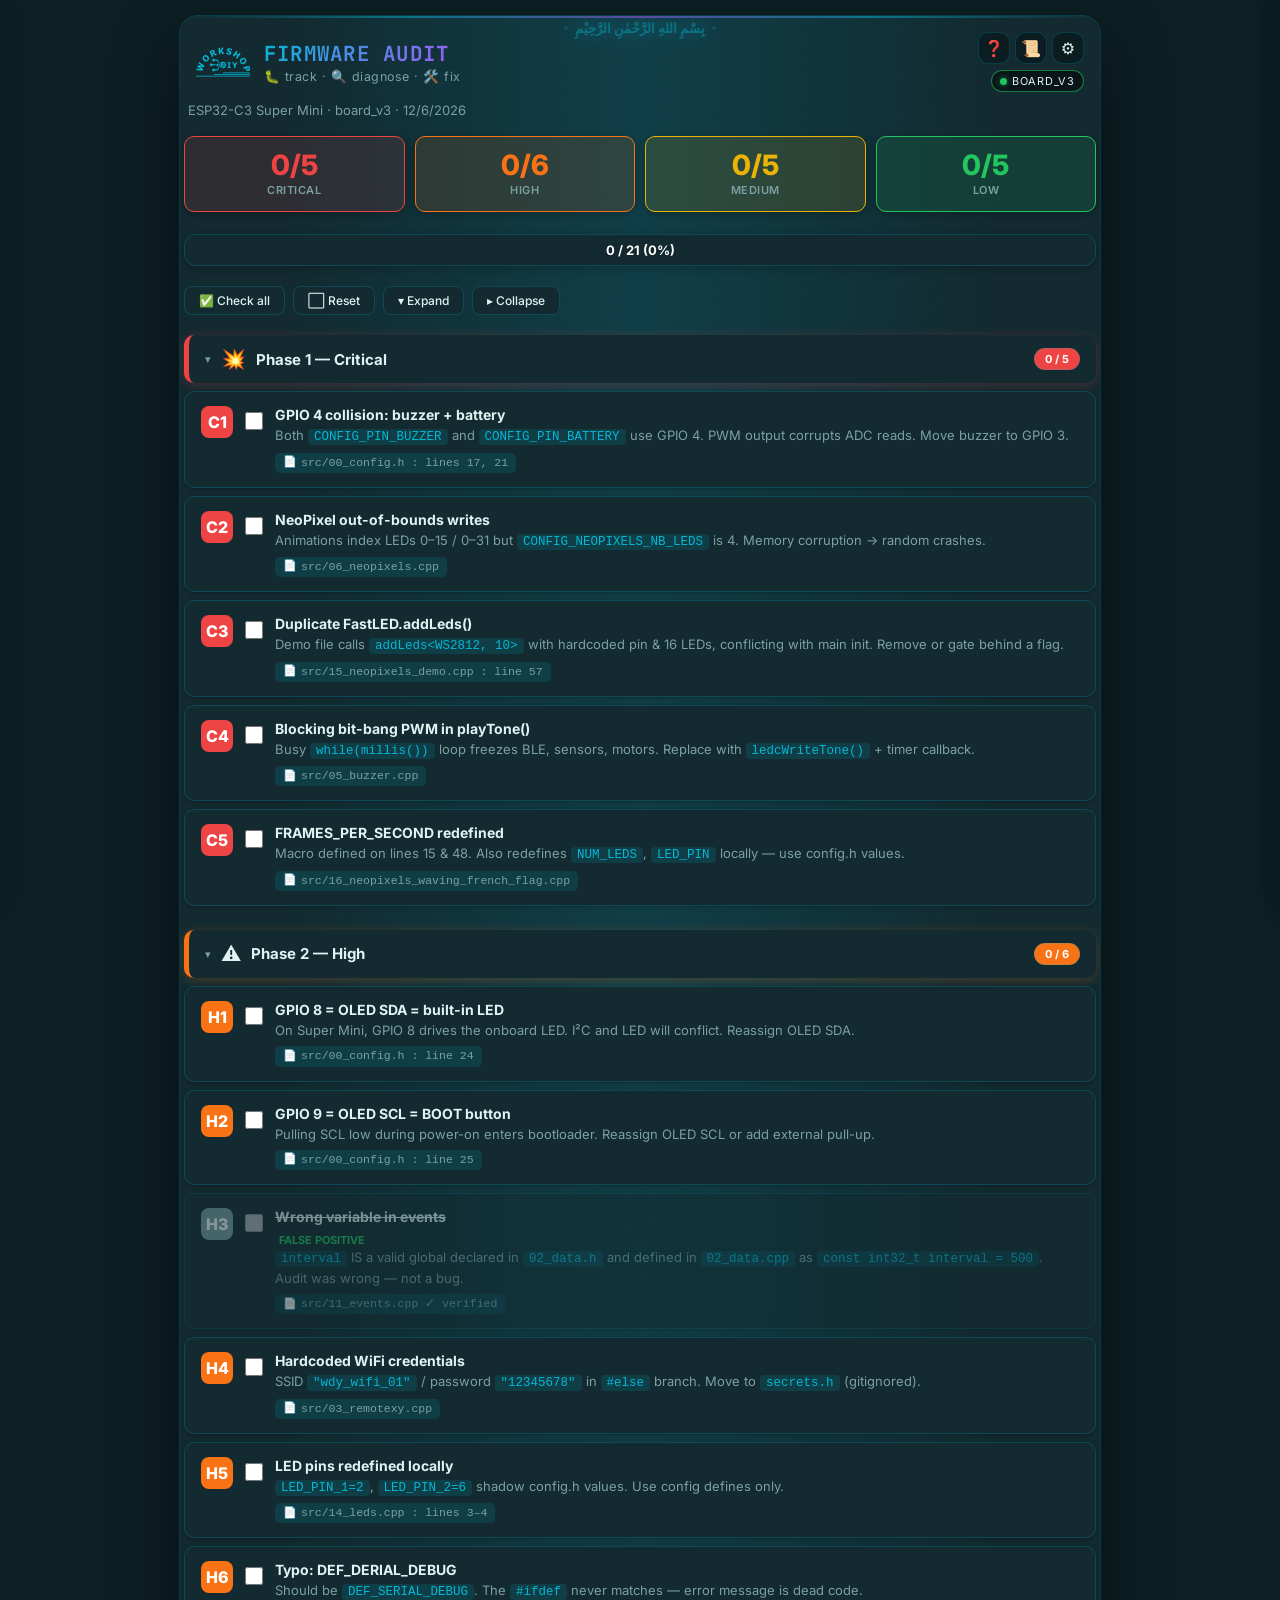
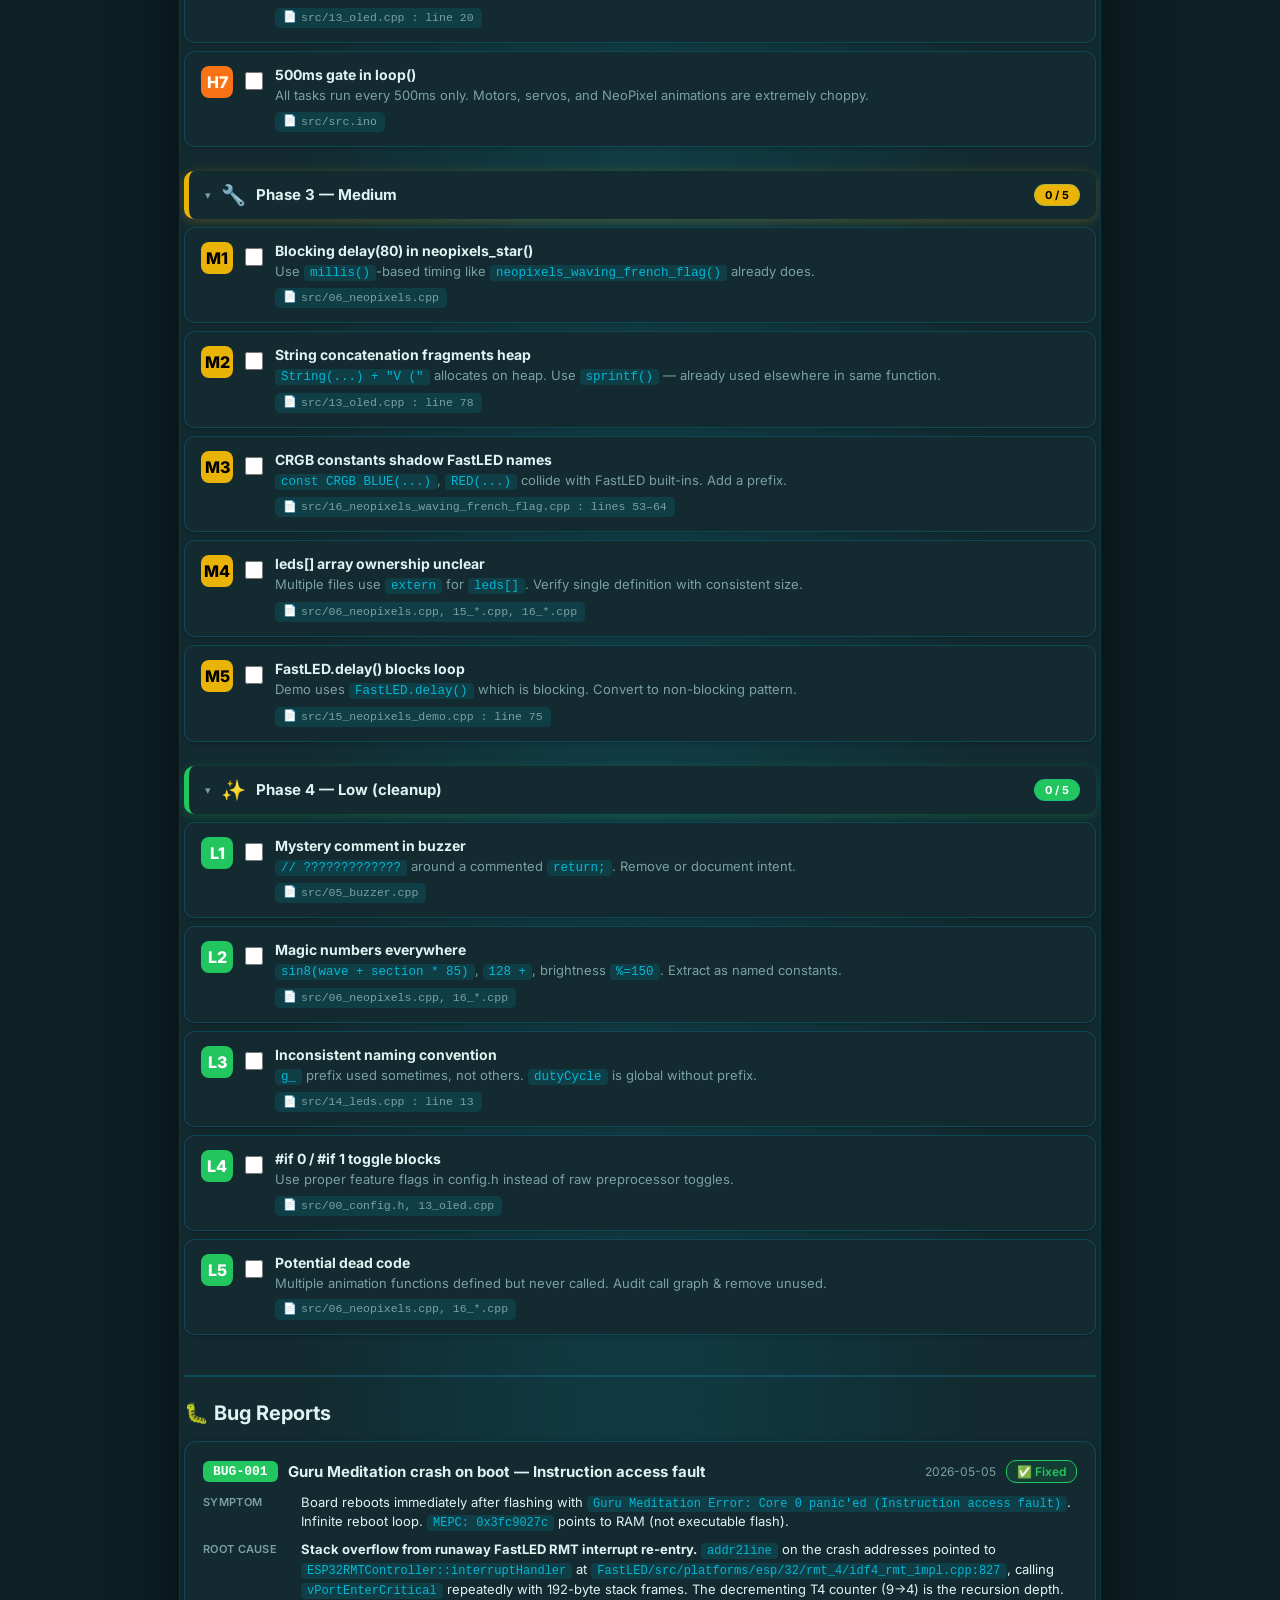
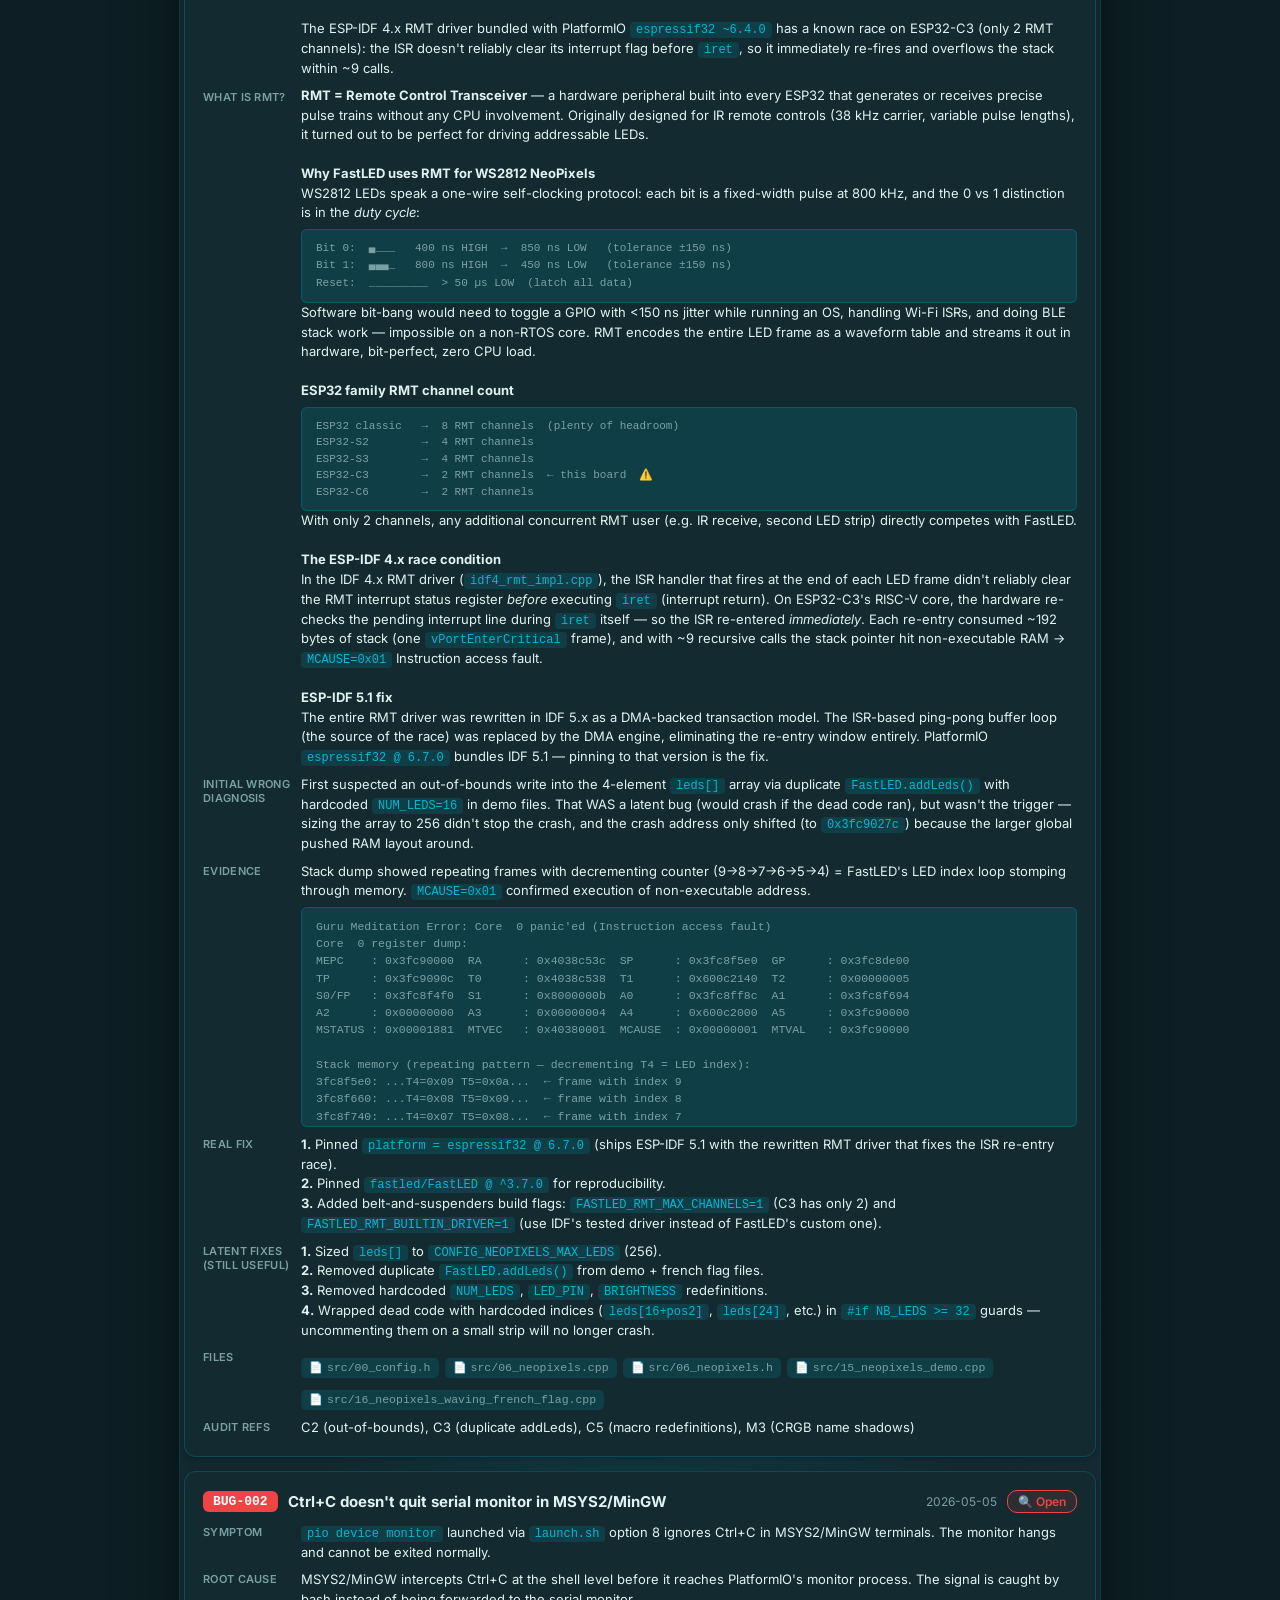
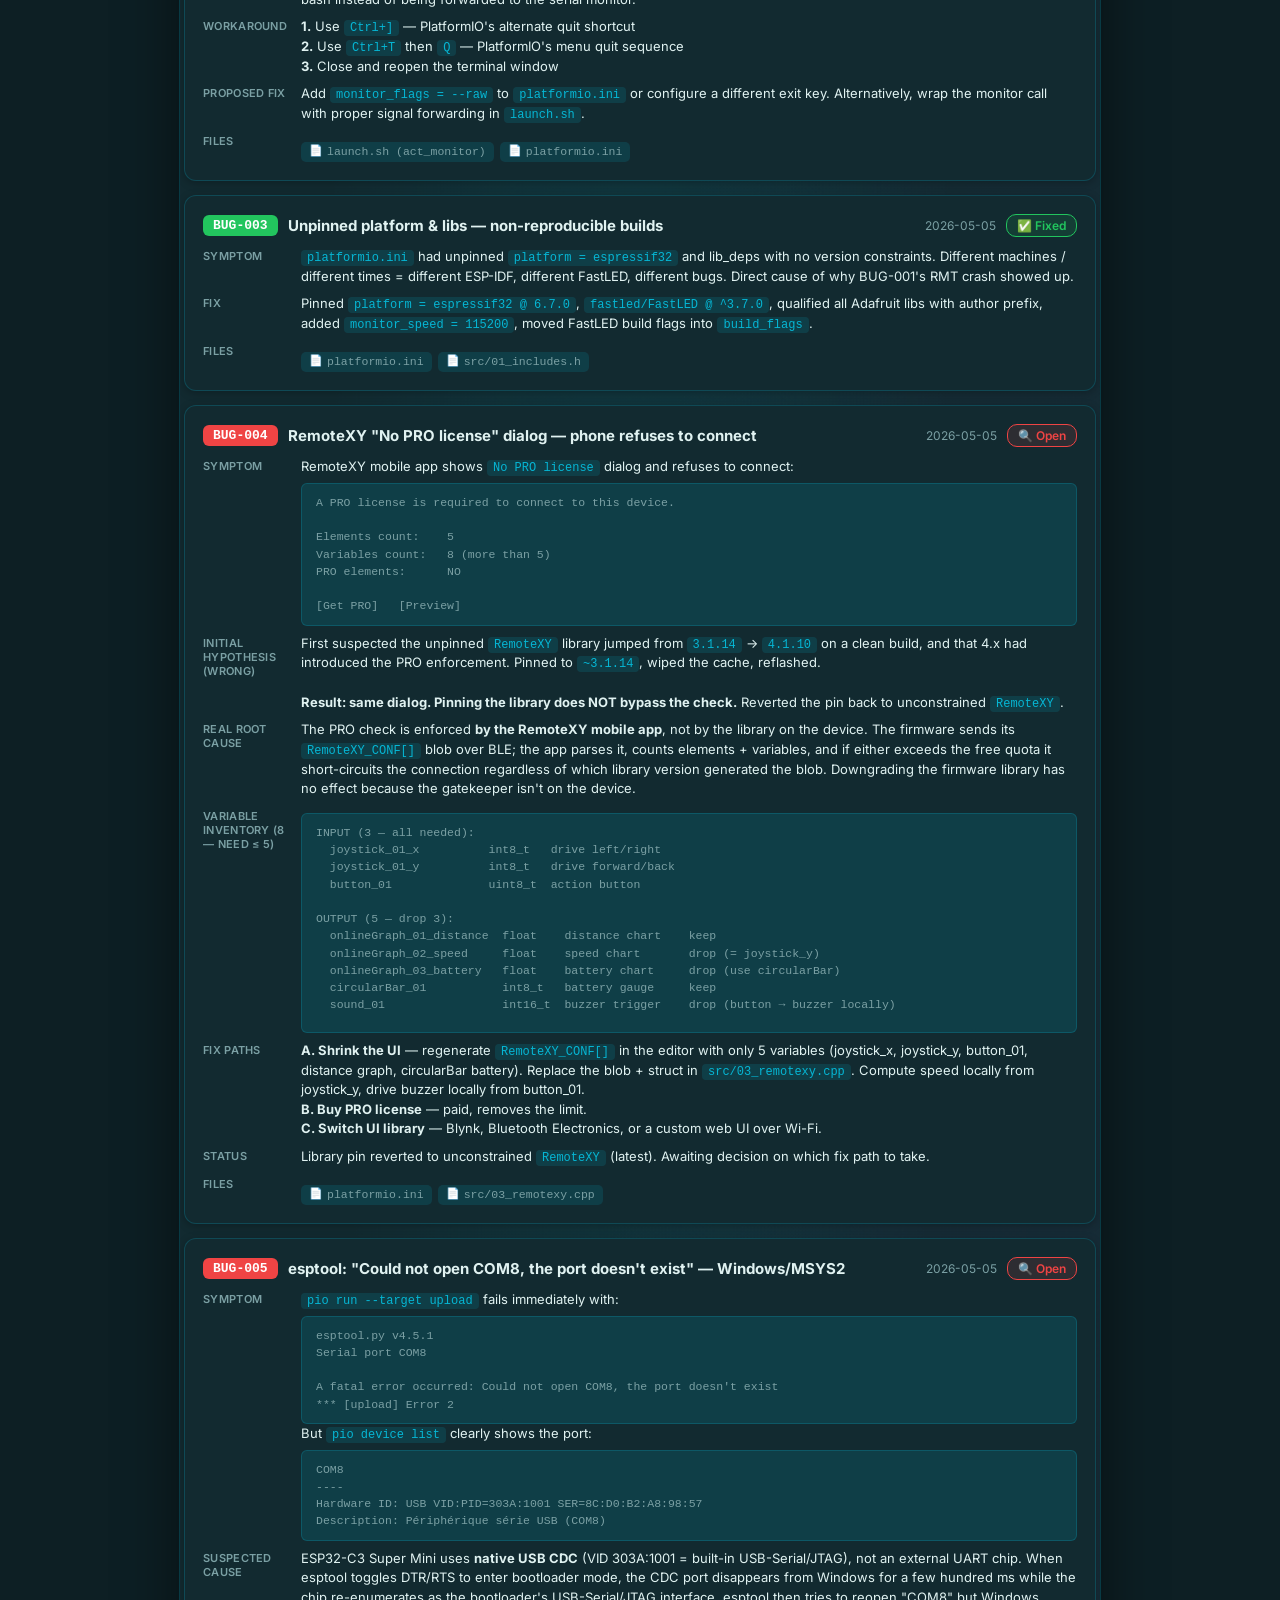
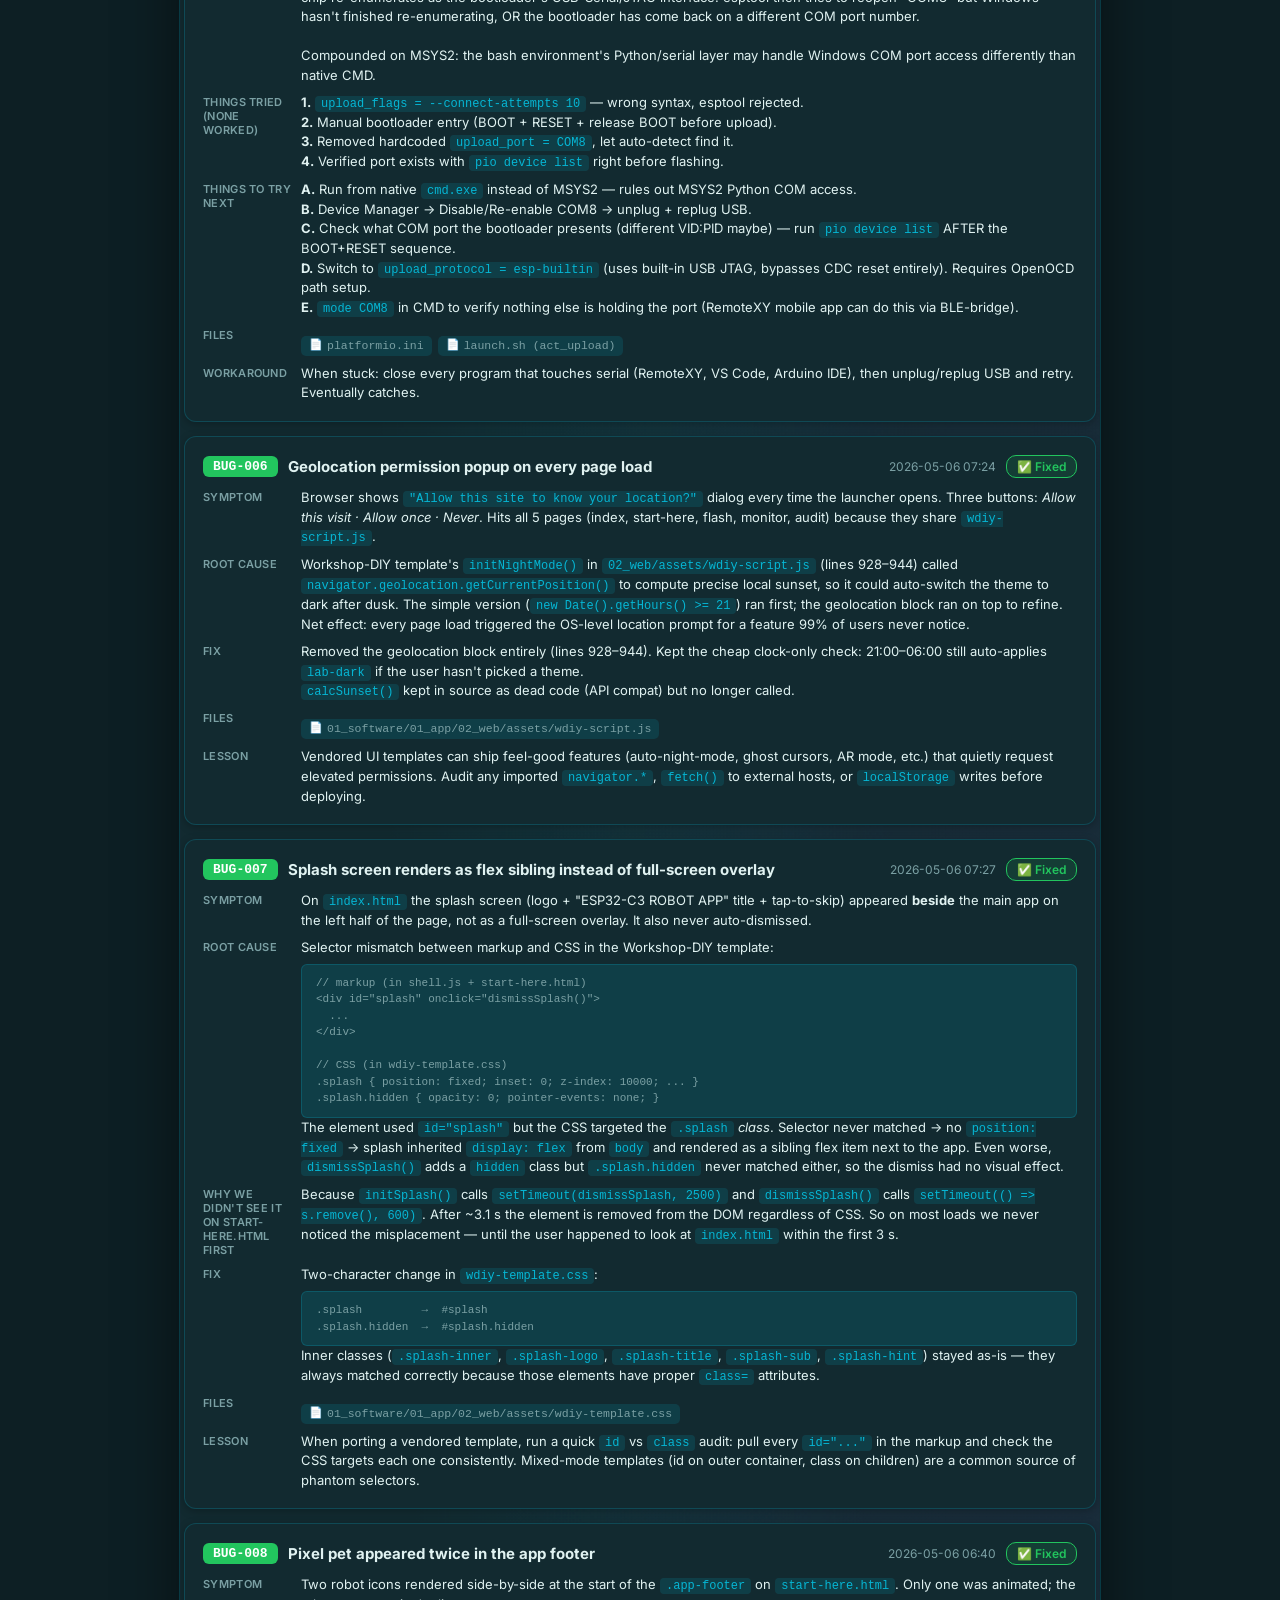
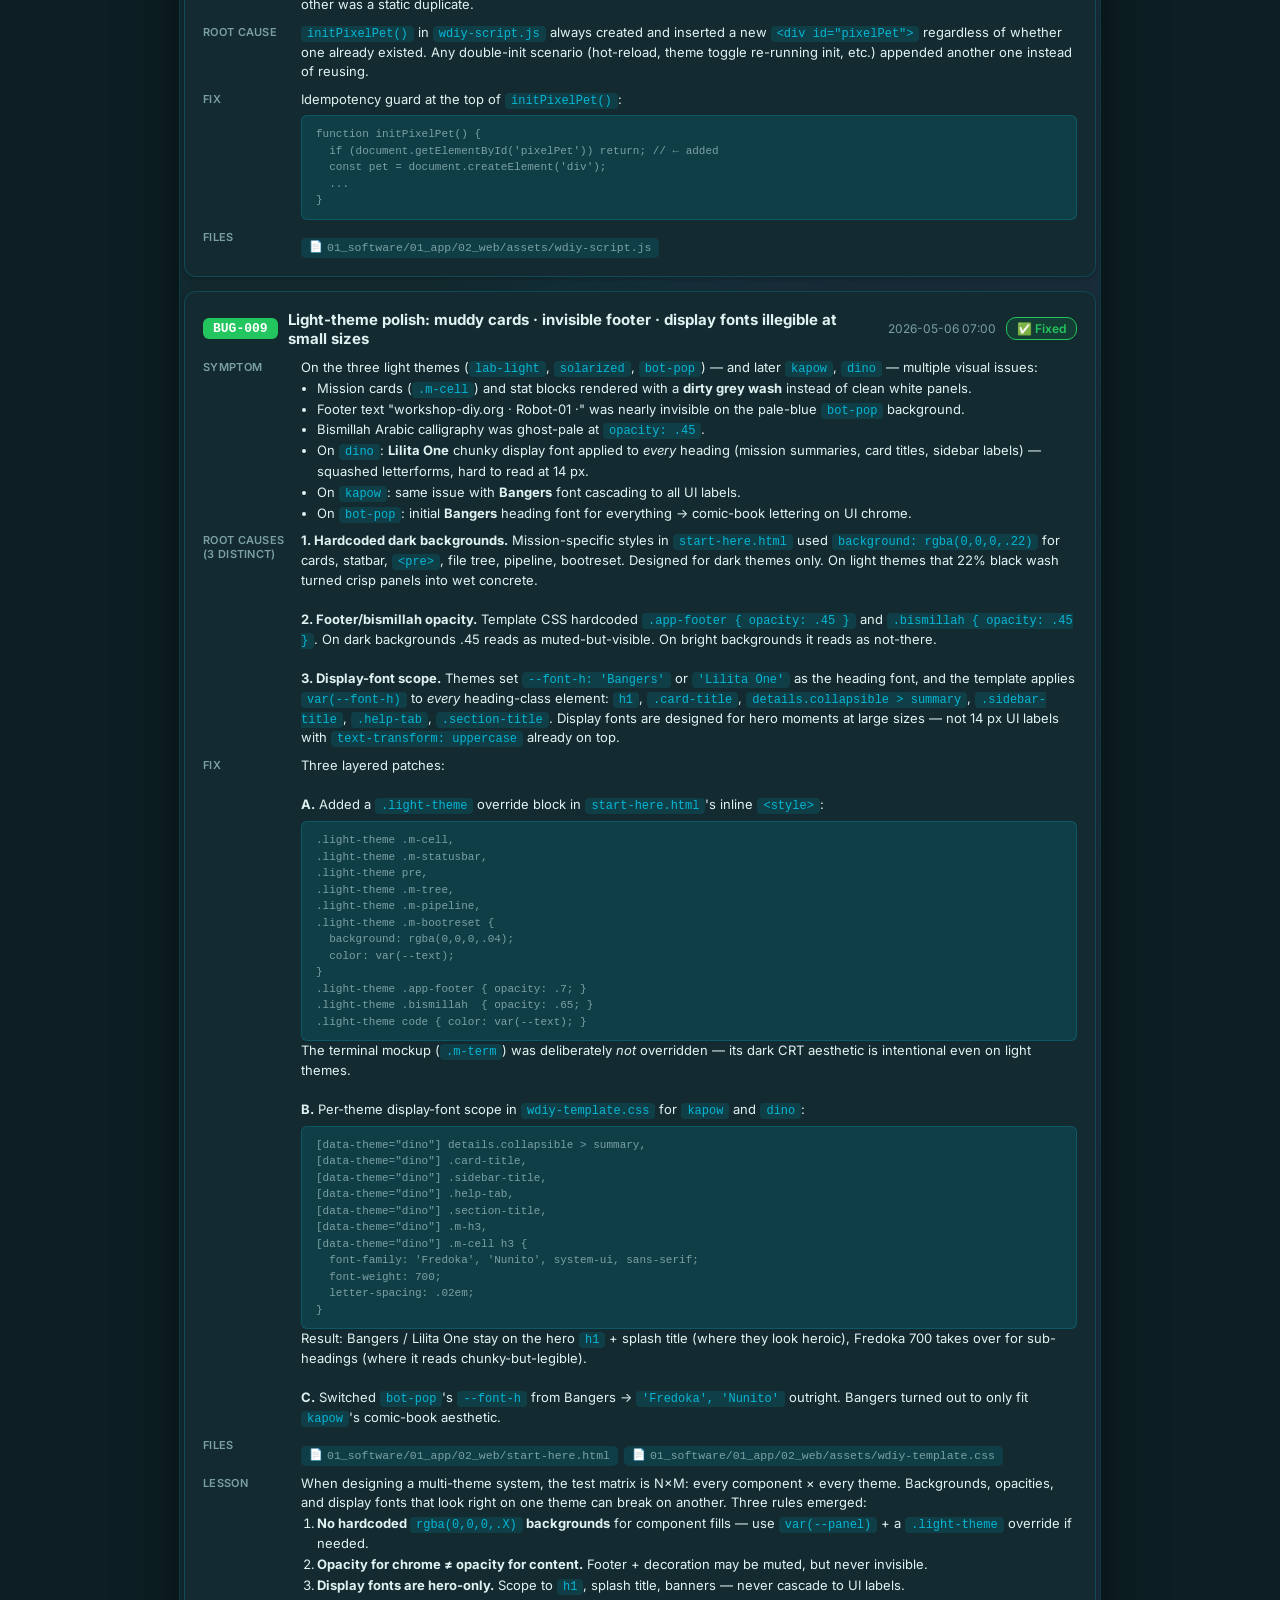
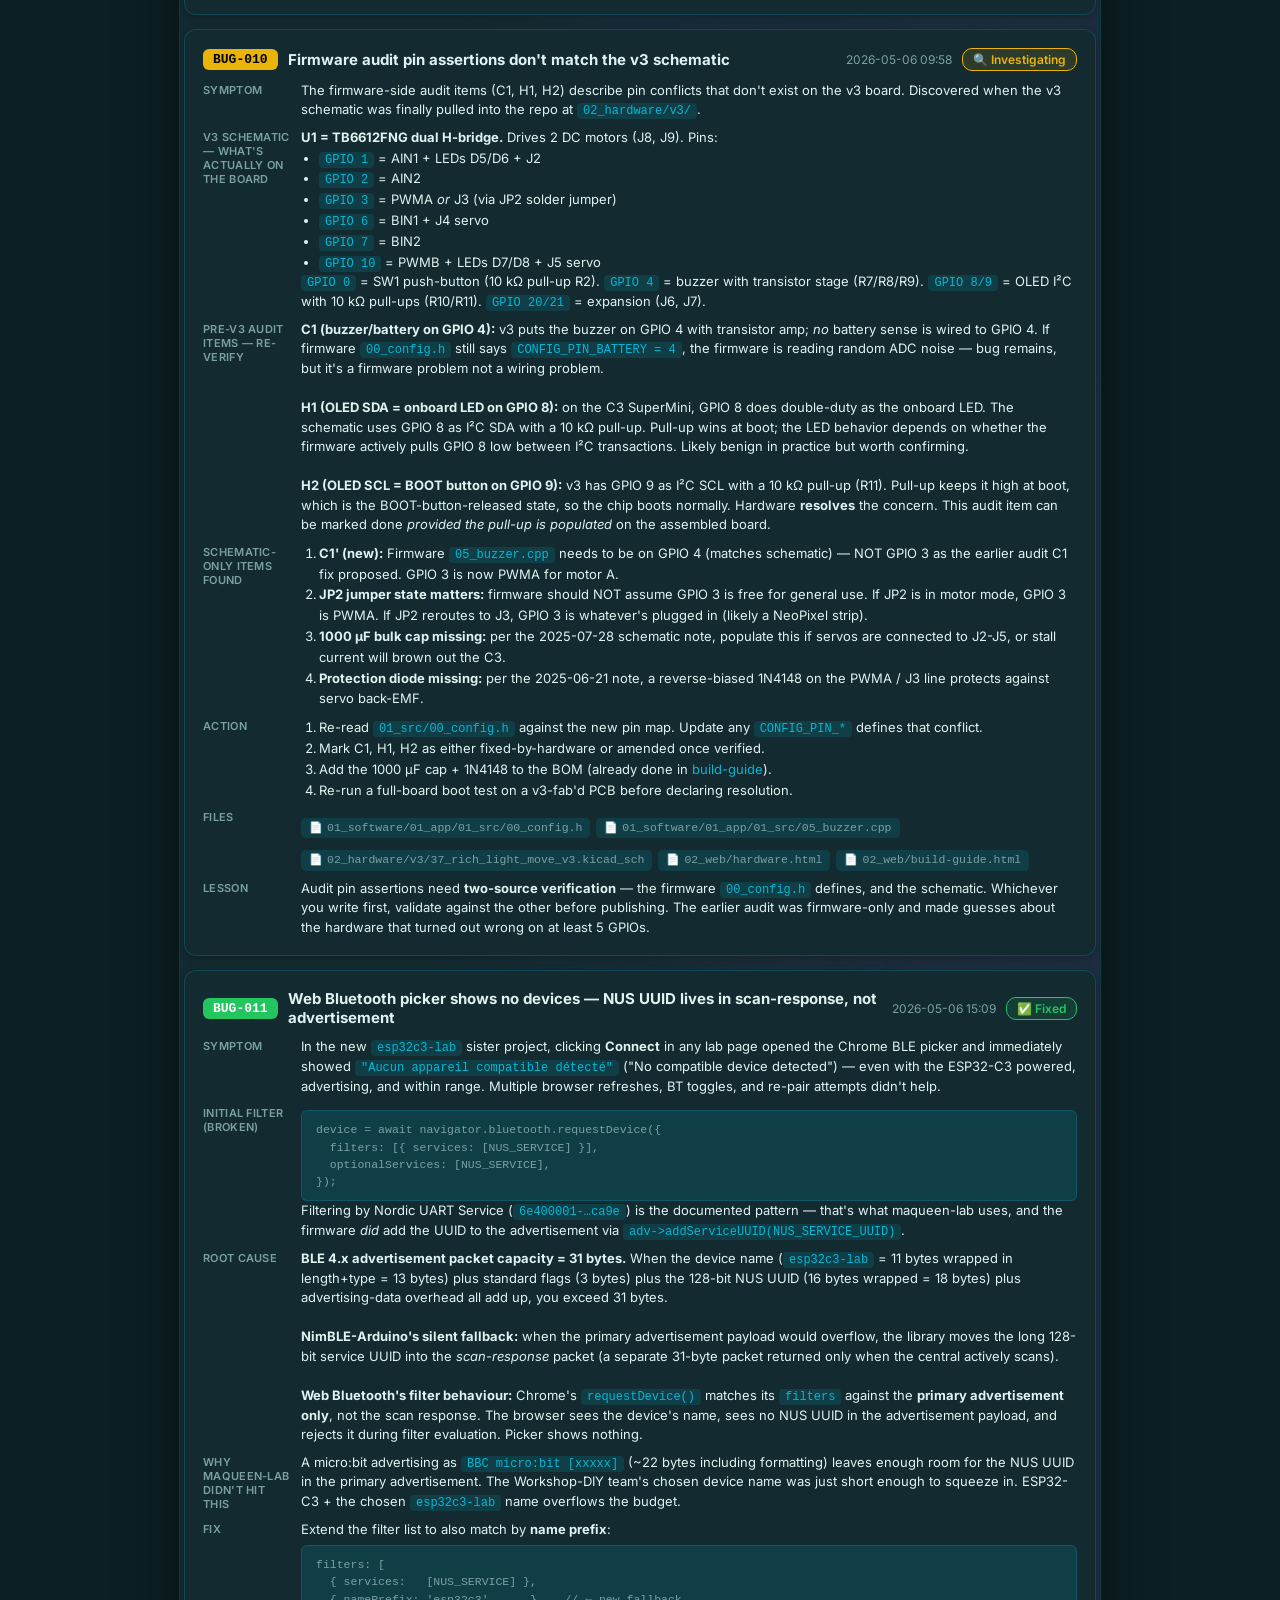
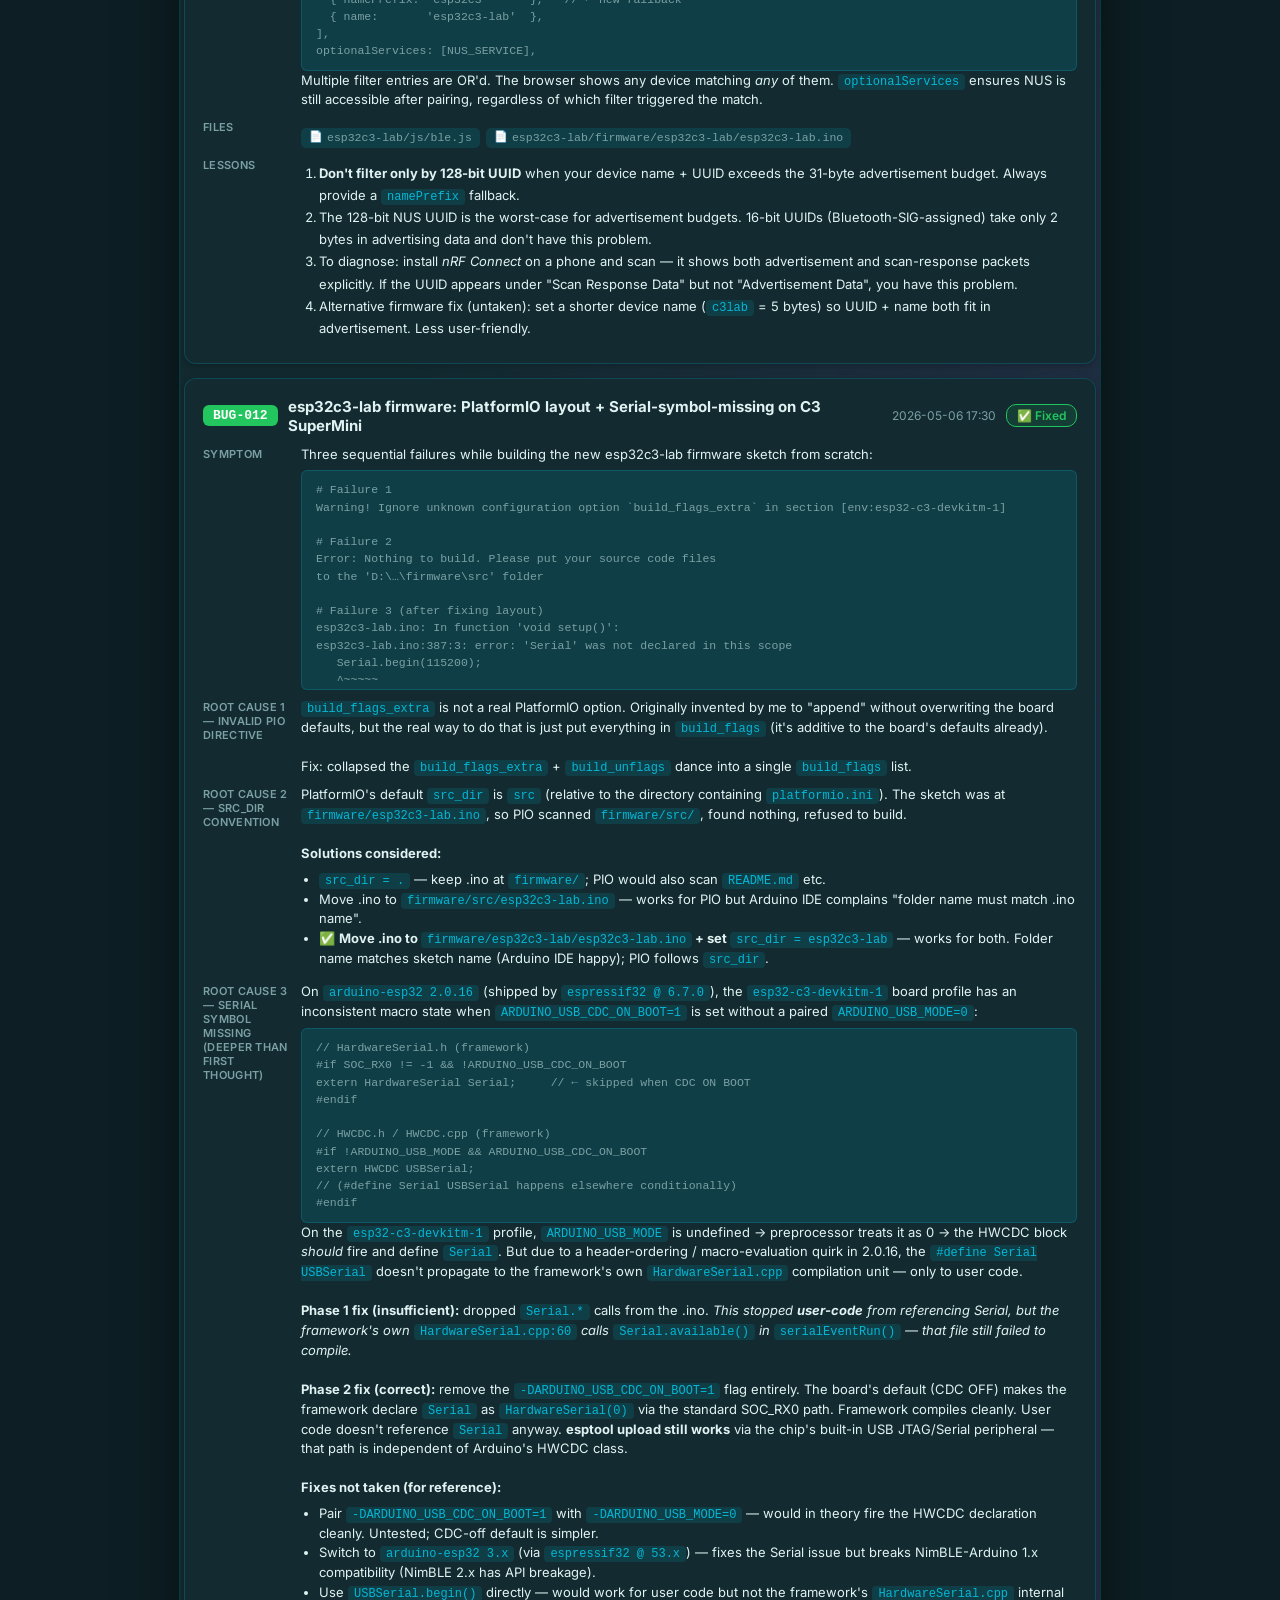
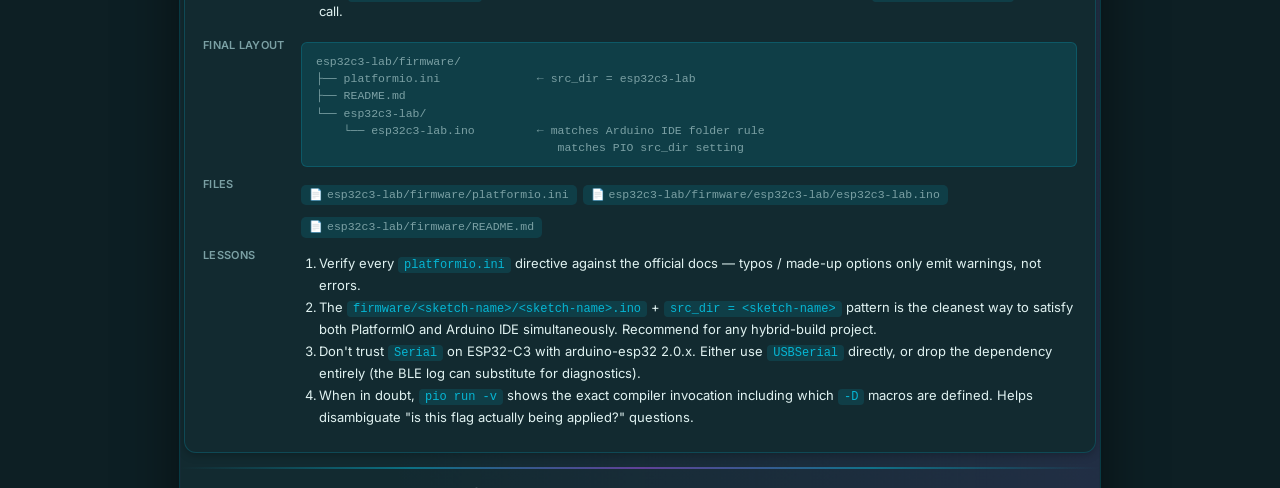
==== 01_software/01_app/02_web/audit.html @ 21d2db44 "Initial commit: fork for bit-rxy BLE control Snapshot of esp32c3_super_mini_robot with the RemoteXY " ====
<!doctype html>
<html lang="en" dir="ltr" data-theme="robot">
<head>
<meta charset="UTF-8">
<meta name="viewport" content="width=device-width,initial-scale=1.0">
<title>Firmware Audit — ESP32-C3 Robot App</title>
<link rel="stylesheet" href="assets/wdiy-template.css">
<style>
/* ════════════════════════════════════════════════════════════
   AUDIT-SPECIFIC CSS — bridges audit's local var names to the
   wdiy-template vars, plus theme-agnostic severity colors.
   ════════════════════════════════════════════════════════════ */

:root {
  /* Aliases — audit's old names → template vars */
  --fg:       var(--text);
  --muted:    var(--text-muted);
  --card:     var(--panel);
  --card2:    rgba(0,0,0,.18);
  --shadow:   rgba(0,0,0,.25);
  --code-bg:  color-mix(in srgb, var(--accent) 14%, transparent);

  /* Severity colors — single set, theme-agnostic
     (red/orange/yellow/green read as severity in any palette) */
  --crit: #ef4444; --crit-bg: rgba(239,68,68,.12); --crit-glow: rgba(239,68,68,.25);
  --high: #f97316; --high-bg: rgba(249,115,22,.12); --high-glow: rgba(249,115,22,.25);
  --med:  #eab308; --med-bg:  rgba(234,179,8,.12);  --med-glow:  rgba(234,179,8,.25);
  --low:  #22c55e; --low-bg:  rgba(34,197,94,.12);  --low-glow:  rgba(34,197,94,.25);
  --check-done: #22c55e;
}
.light-theme {
  --shadow:   rgba(0,0,0,.08);
  --card2:    rgba(0,0,0,.04);
  --crit-bg:  rgba(239,68,68,.08);
  --high-bg:  rgba(249,115,22,.08);
  --med-bg:   rgba(234,179,8,.08);
  --low-bg:   rgba(34,197,94,.08);
}

.app { max-width: 920px; }

a { color: var(--accent); text-decoration: none; }
a:hover { text-decoration: underline; }
code {
  background: var(--code-bg); color: var(--accent);
  padding: 1px 6px; border-radius: 4px;
  font: 12.5px/1.4 ui-monospace, Menlo, Consolas, monospace;
}
.light-theme code { color: var(--text); }

/* ── Sub-header (date) ── */
.audit-sub { color: var(--muted); font-size: 13px; margin: 4px 0 18px; padding: 0 4px; }

/* ── Stat cards ── */
.stats { display: grid; grid-template-columns: repeat(4,1fr); gap: 10px; margin-bottom: 22px; }
.stat {
  padding: 14px 16px; border-radius: 10px;
  background: var(--card); border: 1px solid var(--border);
  box-shadow: 0 2px 8px var(--shadow);
  text-align: center; transition: transform .15s, box-shadow .15s;
}
.stat:hover { transform: translateY(-2px); box-shadow: 0 6px 20px var(--shadow); }
.stat .num { font-size: 28px; font-weight: 800; line-height: 1; }
.stat .lbl {
  font-size: 11px; text-transform: uppercase;
  letter-spacing: .5px; margin-top: 4px; font-weight: 600; color: var(--muted);
}
.stat.s-crit { border-color: var(--crit); background: var(--crit-bg); } .stat.s-crit .num { color: var(--crit); }
.stat.s-high { border-color: var(--high); background: var(--high-bg); } .stat.s-high .num { color: var(--high); }
.stat.s-med  { border-color: var(--med);  background: var(--med-bg);  } .stat.s-med  .num { color: var(--med); }
.stat.s-low  { border-color: var(--low);  background: var(--low-bg);  } .stat.s-low  .num { color: var(--low); }

/* ── Progress bar ── */
.progress-wrap {
  background: var(--card); border: 1px solid var(--border);
  border-radius: 12px; height: 32px; overflow: hidden;
  position: relative; margin-bottom: 20px;
  box-shadow: 0 2px 8px var(--shadow);
}
.progress-bar {
  height: 100%;
  background: linear-gradient(90deg, var(--accent), var(--accent2));
  transition: width .4s cubic-bezier(.4,0,.2,1);
  border-radius: 12px; position: relative; overflow: hidden;
}
.progress-bar::after {
  content: ''; position: absolute; inset: 0;
  background: linear-gradient(90deg, transparent, rgba(255,255,255,.15), transparent);
  animation: shimmer 2s infinite;
}
@keyframes shimmer { 0% { transform: translateX(-100%); } 100% { transform: translateX(100%); } }
.progress-label {
  position: absolute; inset: 0;
  display: flex; align-items: center; justify-content: center;
  font-size: 13px; font-weight: 700; pointer-events: none;
  text-shadow: 0 1px 2px rgba(0,0,0,.3); color: #fff;
}
.light-theme .progress-label { color: var(--text); text-shadow: none; }

/* ── Toolbar ── */
.toolbar { display: flex; gap: 8px; margin-bottom: 20px; flex-wrap: wrap; align-items: center; }
.toolbar button {
  padding: 6px 14px; border: 1px solid var(--border);
  background: var(--card); color: var(--fg);
  border-radius: 8px; cursor: pointer;
  font: 12px/1.4 inherit; font-weight: 500;
  transition: all .15s;
}
.toolbar button:hover {
  border-color: var(--accent); background: var(--card2);
  box-shadow: 0 2px 8px var(--shadow); transform: none;
}

/* ── Phases ── */
.phase { margin-bottom: 24px; }
.phase-hdr {
  display: flex; align-items: center; gap: 10px;
  padding: 12px 16px; border-radius: 10px;
  background: var(--card); border-left: 5px solid;
  cursor: pointer; user-select: none;
  box-shadow: 0 2px 8px var(--shadow); transition: all .15s;
}
.phase-hdr:hover { box-shadow: 0 4px 16px var(--shadow); }
.phase-hdr h2 { font-size: 15px; flex: 1; font-weight: 700; margin: 0; }
.phase-hdr .emoji { font-size: 20px; }
.phase-hdr .badge {
  font-size: 11px; padding: 3px 10px;
  border-radius: 12px; font-weight: 700; white-space: nowrap;
}
.phase-hdr .arrow { transition: transform .2s; font-size: 11px; color: var(--muted); }
.phase-hdr.collapsed .arrow { transform: rotate(-90deg); }

.phase[data-level="critical"] .phase-hdr { border-color: var(--crit); box-shadow: 0 2px 12px var(--crit-glow); }
.phase[data-level="critical"] .badge      { background: var(--crit); color: #fff; }
.phase[data-level="high"] .phase-hdr      { border-color: var(--high); box-shadow: 0 2px 12px var(--high-glow); }
.phase[data-level="high"] .badge          { background: var(--high); color: #fff; }
.phase[data-level="medium"] .phase-hdr    { border-color: var(--med); box-shadow: 0 2px 12px var(--med-glow); }
.phase[data-level="medium"] .badge        { background: var(--med); color: #000; }
.phase[data-level="low"] .phase-hdr       { border-color: var(--low); box-shadow: 0 2px 12px var(--low-glow); }
.phase[data-level="low"] .badge           { background: var(--low); color: #fff; }

/* ── Items ── */
.items { padding: 8px 0 0; display: grid; gap: 8px; }
.item {
  display: flex; align-items: flex-start; gap: 12px;
  padding: 14px 16px; border-radius: 10px;
  background: var(--card); border: 1px solid var(--border);
  box-shadow: 0 1px 4px var(--shadow); transition: all .2s;
}
.item:hover {
  border-color: var(--accent); box-shadow: 0 4px 16px var(--shadow);
  transform: translateY(-1px);
}
.item.done { opacity: .5; transform: none !important; }
.item.done .desc strong { text-decoration: line-through; }

.item .sev {
  width: 32px; height: 32px; border-radius: 8px;
  display: flex; align-items: center; justify-content: center;
  font-size: 16px; flex-shrink: 0; font-weight: 800; color: #fff;
}
.phase[data-level="critical"] .sev { background: var(--crit); }
.phase[data-level="high"] .sev     { background: var(--high); }
.phase[data-level="medium"] .sev   { background: var(--med); color: #000; }
.phase[data-level="low"] .sev      { background: var(--low); }

.item input[type=checkbox] {
  margin-top: 6px; accent-color: var(--check-done);
  width: 18px; height: 18px; flex-shrink: 0;
  cursor: pointer; border-radius: 4px;
}

.desc { flex: 1; min-width: 0; }
.desc strong { font-weight: 700; font-size: 14px; display: block; margin-bottom: 3px; }
.desc .detail { color: var(--muted); font-size: 13px; line-height: 1.5; }
.file {
  display: inline-flex; align-items: center; gap: 4px;
  font: 11.5px/1.4 ui-monospace, Menlo, Consolas, monospace;
  background: var(--code-bg); padding: 2px 8px; border-radius: 5px;
  color: var(--muted); margin-top: 6px; word-break: break-all;
}
.file::before { content: '📄'; font-size: 11px; }

/* ── Bug reports ── */
.bugs-section { margin-top: 40px; padding-top: 24px; border-top: 2px solid var(--border); }
.bugs-section h2 { font-size: 20px; margin-bottom: 16px; display: flex; align-items: center; gap: 8px; }
.bug {
  background: var(--card); border: 1px solid var(--border);
  border-radius: 12px; padding: 18px; margin-bottom: 14px;
  box-shadow: 0 2px 8px var(--shadow); transition: all .2s;
}
.bug:hover { box-shadow: 0 4px 16px var(--shadow); border-color: var(--accent); }
.bug-hdr { display: flex; align-items: center; gap: 10px; margin-bottom: 10px; flex-wrap: wrap; }
.bug-id {
  font: 13px/1 ui-monospace, Menlo, Consolas, monospace;
  padding: 4px 10px; border-radius: 6px; font-weight: 700; white-space: nowrap;
}
.bug-id.fixed         { background: var(--low); color: #fff; }
.bug-id.open          { background: var(--crit); color: #fff; }
.bug-id.investigating { background: var(--med); color: #000; }
.bug-title { font-weight: 700; font-size: 15px; flex: 1; }
.bug-date  { color: var(--muted); font-size: 12px; }
.bug-status { font-size: 12px; padding: 3px 10px; border-radius: 10px; font-weight: 600; }
.bug-status.fixed         { background: var(--low-bg);  color: var(--low);  border: 1px solid var(--low); }
.bug-status.open          { background: var(--crit-bg); color: var(--crit); border: 1px solid var(--crit); }
.bug-status.investigating { background: var(--med-bg);  color: var(--med);  border: 1px solid var(--med); }

.bug-body { display: grid; gap: 8px; }
.bug-row { display: grid; grid-template-columns: 90px 1fr; gap: 8px; font-size: 13px; }
.bug-row .label {
  color: var(--muted); font-weight: 600;
  text-transform: uppercase; font-size: 11px; letter-spacing: .3px;
  padding-top: 2px;
}
.bug-row .val { line-height: 1.5; }
.bug-row .val code { font-size: 12px; }
.crash-dump {
  background: var(--code-bg); border: 1px solid var(--border);
  border-radius: 6px; padding: 10px 14px;
  font: 11.5px/1.5 ui-monospace, Menlo, Consolas, monospace;
  color: var(--muted); max-height: 220px; overflow: auto;
  white-space: pre; margin-top: 6px;
}
.bug-files { display: flex; flex-wrap: wrap; gap: 6px; margin-top: 4px; }

/* ── Responsive ── */
@media (max-width: 600px) {
  .stats { grid-template-columns: repeat(2,1fr); }
  .stat .num { font-size: 22px; }
  .phase-hdr h2 { font-size: 13px; }
  .bug-row { grid-template-columns: 1fr; gap: 4px; }
}
</style>
</head>

<body
  data-app-title="Firmware Audit"
  data-app-subtitle="🐛 track · 🔍 diagnose · 🛠️ fix"
  data-help-page="audit"
  data-status-text="board_v3"
  data-status-online="true">

<div class="app">
  <div class="rows-container">

    <p class="audit-sub">ESP32-C3 Super Mini · board_v3 · <span id="date"></span></p>

    <!-- ═══ Stat cards ═══ -->
    <div class="stats">
      <div class="stat s-crit"><div class="num" id="sc">0/5</div><div class="lbl">Critical</div></div>
      <div class="stat s-high"><div class="num" id="sh">0/7</div><div class="lbl">High</div></div>
      <div class="stat s-med"><div class="num" id="sm">0/5</div><div class="lbl">Medium</div></div>
      <div class="stat s-low"><div class="num" id="sl">0/5</div><div class="lbl">Low</div></div>
    </div>

    <!-- ═══ Progress ═══ -->
    <div class="progress-wrap">
      <div class="progress-bar" id="bar"></div>
      <div class="progress-label" id="bar-label"></div>
    </div>

    <!-- ═══ Toolbar ═══ -->
    <div class="toolbar">
      <button onclick="toggleAll(true)">✅ Check all</button>
      <button onclick="toggleAll(false)">⬜ Reset</button>
      <button onclick="expandAll(true)">▾ Expand</button>
      <button onclick="expandAll(false)">▸ Collapse</button>
    </div>

    <!-- ═══ CRITICAL ═══ -->
    <div class="phase" data-level="critical">
      <div class="phase-hdr" onclick="toggle(this)">
        <span class="arrow">▾</span>
        <span class="emoji">💥</span>
        <h2>Phase 1 — Critical</h2>
        <span class="badge" id="bc">0 / 5</span>
      </div>
      <div class="items">

        <div class="item" data-id="c1">
          <div class="sev">C1</div>
          <input type="checkbox" onchange="save()">
          <div class="desc">
            <strong>GPIO 4 collision: buzzer + battery</strong>
            <div class="detail">Both <code>CONFIG_PIN_BUZZER</code> and <code>CONFIG_PIN_BATTERY</code> use GPIO 4. PWM output corrupts ADC reads. Move buzzer to GPIO 3.</div>
            <span class="file">src/00_config.h : lines 17, 21</span>
          </div>
        </div>

        <div class="item" data-id="c2">
          <div class="sev">C2</div>
          <input type="checkbox" onchange="save()">
          <div class="desc">
            <strong>NeoPixel out-of-bounds writes</strong>
            <div class="detail">Animations index LEDs 0–15 / 0–31 but <code>CONFIG_NEOPIXELS_NB_LEDS</code> is 4. Memory corruption &rarr; random crashes.</div>
            <span class="file">src/06_neopixels.cpp</span>
          </div>
        </div>

        <div class="item" data-id="c3">
          <div class="sev">C3</div>
          <input type="checkbox" onchange="save()">
          <div class="desc">
            <strong>Duplicate FastLED.addLeds()</strong>
            <div class="detail">Demo file calls <code>addLeds&lt;WS2812, 10&gt;</code> with hardcoded pin &amp; 16 LEDs, conflicting with main init. Remove or gate behind a flag.</div>
            <span class="file">src/15_neopixels_demo.cpp : line 57</span>
          </div>
        </div>

        <div class="item" data-id="c4">
          <div class="sev">C4</div>
          <input type="checkbox" onchange="save()">
          <div class="desc">
            <strong>Blocking bit-bang PWM in playTone()</strong>
            <div class="detail">Busy <code>while(millis())</code> loop freezes BLE, sensors, motors. Replace with <code>ledcWriteTone()</code> + timer callback.</div>
            <span class="file">src/05_buzzer.cpp</span>
          </div>
        </div>

        <div class="item" data-id="c5">
          <div class="sev">C5</div>
          <input type="checkbox" onchange="save()">
          <div class="desc">
            <strong>FRAMES_PER_SECOND redefined</strong>
            <div class="detail">Macro defined on lines 15 &amp; 48. Also redefines <code>NUM_LEDS</code>, <code>LED_PIN</code> locally — use config.h values.</div>
            <span class="file">src/16_neopixels_waving_french_flag.cpp</span>
          </div>
        </div>

      </div>
    </div>

    <!-- ═══ HIGH ═══ -->
    <div class="phase" data-level="high">
      <div class="phase-hdr" onclick="toggle(this)">
        <span class="arrow">▾</span>
        <span class="emoji">⚠️</span>
        <h2>Phase 2 — High</h2>
        <span class="badge" id="bh">0 / 7</span>
      </div>
      <div class="items">

        <div class="item" data-id="h1">
          <div class="sev">H1</div>
          <input type="checkbox" onchange="save()">
          <div class="desc">
            <strong>GPIO 8 = OLED SDA = built-in LED</strong>
            <div class="detail">On Super Mini, GPIO 8 drives the onboard LED. I&sup2;C and LED will conflict. Reassign OLED SDA.</div>
            <span class="file">src/00_config.h : line 24</span>
          </div>
        </div>

        <div class="item" data-id="h2">
          <div class="sev">H2</div>
          <input type="checkbox" onchange="save()">
          <div class="desc">
            <strong>GPIO 9 = OLED SCL = BOOT button</strong>
            <div class="detail">Pulling SCL low during power-on enters bootloader. Reassign OLED SCL or add external pull-up.</div>
            <span class="file">src/00_config.h : line 25</span>
          </div>
        </div>

        <div class="item done" data-id="h3" style="opacity:.5">
          <div class="sev" style="background:var(--muted)">H3</div>
          <input type="checkbox" onchange="save()" disabled>
          <div class="desc">
            <strong style="text-decoration:line-through">Wrong variable in events</strong> &nbsp;<span style="color:var(--low);font-size:11px;font-weight:700">FALSE POSITIVE</span>
            <div class="detail"><code>interval</code> IS a valid global declared in <code>02_data.h</code> and defined in <code>02_data.cpp</code> as <code>const int32_t interval = 500</code>. Audit was wrong — not a bug.</div>
            <span class="file">src/11_events.cpp ✓ verified</span>
          </div>
        </div>

        <div class="item" data-id="h4">
          <div class="sev">H4</div>
          <input type="checkbox" onchange="save()">
          <div class="desc">
            <strong>Hardcoded WiFi credentials</strong>
            <div class="detail">SSID <code>"wdy_wifi_01"</code> / password <code>"12345678"</code> in <code>#else</code> branch. Move to <code>secrets.h</code> (gitignored).</div>
            <span class="file">src/03_remotexy.cpp</span>
          </div>
        </div>

        <div class="item" data-id="h5">
          <div class="sev">H5</div>
          <input type="checkbox" onchange="save()">
          <div class="desc">
            <strong>LED pins redefined locally</strong>
            <div class="detail"><code>LED_PIN_1=2</code>, <code>LED_PIN_2=6</code> shadow config.h values. Use config defines only.</div>
            <span class="file">src/14_leds.cpp : lines 3–4</span>
          </div>
        </div>

        <div class="item" data-id="h6">
          <div class="sev">H6</div>
          <input type="checkbox" onchange="save()">
          <div class="desc">
            <strong>Typo: DEF_DERIAL_DEBUG</strong>
            <div class="detail">Should be <code>DEF_SERIAL_DEBUG</code>. The <code>#ifdef</code> never matches — error message is dead code.</div>
            <span class="file">src/13_oled.cpp : line 20</span>
          </div>
        </div>

        <div class="item" data-id="h7">
          <div class="sev">H7</div>
          <input type="checkbox" onchange="save()">
          <div class="desc">
            <strong>500ms gate in loop()</strong>
            <div class="detail">All tasks run every 500ms only. Motors, servos, and NeoPixel animations are extremely choppy.</div>
            <span class="file">src/src.ino</span>
          </div>
        </div>

      </div>
    </div>

    <!-- ═══ MEDIUM ═══ -->
    <div class="phase" data-level="medium">
      <div class="phase-hdr" onclick="toggle(this)">
        <span class="arrow">▾</span>
        <span class="emoji">🔧</span>
        <h2>Phase 3 — Medium</h2>
        <span class="badge" id="bm">0 / 5</span>
      </div>
      <div class="items">

        <div class="item" data-id="m1">
          <div class="sev">M1</div>
          <input type="checkbox" onchange="save()">
          <div class="desc">
            <strong>Blocking delay(80) in neopixels_star()</strong>
            <div class="detail">Use <code>millis()</code>-based timing like <code>neopixels_waving_french_flag()</code> already does.</div>
            <span class="file">src/06_neopixels.cpp</span>
          </div>
        </div>

        <div class="item" data-id="m2">
          <div class="sev">M2</div>
          <input type="checkbox" onchange="save()">
          <div class="desc">
            <strong>String concatenation fragments heap</strong>
            <div class="detail"><code>String(...) + "V ("</code> allocates on heap. Use <code>sprintf()</code> — already used elsewhere in same function.</div>
            <span class="file">src/13_oled.cpp : line 78</span>
          </div>
        </div>

        <div class="item" data-id="m3">
          <div class="sev">M3</div>
          <input type="checkbox" onchange="save()">
          <div class="desc">
            <strong>CRGB constants shadow FastLED names</strong>
            <div class="detail"><code>const CRGB BLUE(...)</code>, <code>RED(...)</code> collide with FastLED built-ins. Add a prefix.</div>
            <span class="file">src/16_neopixels_waving_french_flag.cpp : lines 53–64</span>
          </div>
        </div>

        <div class="item" data-id="m4">
          <div class="sev">M4</div>
          <input type="checkbox" onchange="save()">
          <div class="desc">
            <strong>leds[] array ownership unclear</strong>
            <div class="detail">Multiple files use <code>extern</code> for <code>leds[]</code>. Verify single definition with consistent size.</div>
            <span class="file">src/06_neopixels.cpp, 15_*.cpp, 16_*.cpp</span>
          </div>
        </div>

        <div class="item" data-id="m5">
          <div class="sev">M5</div>
          <input type="checkbox" onchange="save()">
          <div class="desc">
            <strong>FastLED.delay() blocks loop</strong>
            <div class="detail">Demo uses <code>FastLED.delay()</code> which is blocking. Convert to non-blocking pattern.</div>
            <span class="file">src/15_neopixels_demo.cpp : line 75</span>
          </div>
        </div>

      </div>
    </div>

    <!-- ═══ LOW ═══ -->
    <div class="phase" data-level="low">
      <div class="phase-hdr" onclick="toggle(this)">
        <span class="arrow">▾</span>
        <span class="emoji">✨</span>
        <h2>Phase 4 — Low (cleanup)</h2>
        <span class="badge" id="bl">0 / 5</span>
      </div>
      <div class="items">

        <div class="item" data-id="l1">
          <div class="sev">L1</div>
          <input type="checkbox" onchange="save()">
          <div class="desc">
            <strong>Mystery comment in buzzer</strong>
            <div class="detail"><code>// ?????????????</code> around a commented <code>return;</code>. Remove or document intent.</div>
            <span class="file">src/05_buzzer.cpp</span>
          </div>
        </div>

        <div class="item" data-id="l2">
          <div class="sev">L2</div>
          <input type="checkbox" onchange="save()">
          <div class="desc">
            <strong>Magic numbers everywhere</strong>
            <div class="detail"><code>sin8(wave + section * 85)</code>, <code>128 +</code>, brightness <code>%=150</code>. Extract as named constants.</div>
            <span class="file">src/06_neopixels.cpp, 16_*.cpp</span>
          </div>
        </div>

        <div class="item" data-id="l3">
          <div class="sev">L3</div>
          <input type="checkbox" onchange="save()">
          <div class="desc">
            <strong>Inconsistent naming convention</strong>
            <div class="detail"><code>g_</code> prefix used sometimes, not others. <code>dutyCycle</code> is global without prefix.</div>
            <span class="file">src/14_leds.cpp : line 13</span>
          </div>
        </div>

        <div class="item" data-id="l4">
          <div class="sev">L4</div>
          <input type="checkbox" onchange="save()">
          <div class="desc">
            <strong>#if 0 / #if 1 toggle blocks</strong>
            <div class="detail">Use proper feature flags in config.h instead of raw preprocessor toggles.</div>
            <span class="file">src/00_config.h, 13_oled.cpp</span>
          </div>
        </div>

        <div class="item" data-id="l5">
          <div class="sev">L5</div>
          <input type="checkbox" onchange="save()">
          <div class="desc">
            <strong>Potential dead code</strong>
            <div class="detail">Multiple animation functions defined but never called. Audit call graph &amp; remove unused.</div>
            <span class="file">src/06_neopixels.cpp, 16_*.cpp</span>
          </div>
        </div>

      </div>
    </div>

    <!-- ═══ BUG REPORTS ═══ -->
    <div class="bugs-section">
      <h2>🐛 Bug Reports</h2>

      <div class="bug" id="bug-001">
        <div class="bug-hdr">
          <span class="bug-id fixed">BUG-001</span>
          <span class="bug-title">Guru Meditation crash on boot — Instruction access fault</span>
          <span class="bug-date">2026-05-05</span>
          <span class="bug-status fixed">✅ Fixed</span>
        </div>
        <div class="bug-body">
          <div class="bug-row">
            <div class="label">Symptom</div>
            <div class="val">Board reboots immediately after flashing with <code>Guru Meditation Error: Core 0 panic'ed (Instruction access fault)</code>. Infinite reboot loop. <code>MEPC: 0x3fc9027c</code> points to RAM (not executable flash).</div>
          </div>
          <div class="bug-row">
            <div class="label">Root cause</div>
            <div class="val"><strong>Stack overflow from runaway FastLED RMT interrupt re-entry.</strong> <code>addr2line</code> on the crash addresses pointed to <code>ESP32RMTController::interruptHandler</code> at <code>FastLED/src/platforms/esp/32/rmt_4/idf4_rmt_impl.cpp:827</code>, calling <code>vPortEnterCritical</code> repeatedly with 192-byte stack frames. The decrementing T4 counter (9→4) is the recursion depth.<br><br>The ESP-IDF 4.x RMT driver bundled with PlatformIO <code>espressif32 ~6.4.0</code> has a known race on ESP32-C3 (only 2 RMT channels): the ISR doesn't reliably clear its interrupt flag before <code>iret</code>, so it immediately re-fires and overflows the stack within ~9 calls.</div>
          </div>
          <div class="bug-row" style="align-items:start">
            <div class="label" style="padding-top:4px">What is RMT?</div>
            <div class="val">
              <strong>RMT = Remote Control Transceiver</strong> — a hardware peripheral built into every ESP32 that generates or receives precise pulse trains without any CPU involvement. Originally designed for IR remote controls (38 kHz carrier, variable pulse lengths), it turned out to be perfect for driving addressable LEDs.<br><br>

              <strong>Why FastLED uses RMT for WS2812 NeoPixels</strong><br>
              WS2812 LEDs speak a one-wire self-clocking protocol: each bit is a fixed-width pulse at 800 kHz, and the 0 vs 1 distinction is in the <em>duty cycle</em>:
              <div class="crash-dump" style="font-size:11px;line-height:1.6;max-height:none">Bit 0:  ▄___   400 ns HIGH  →  850 ns LOW   (tolerance ±150 ns)
Bit 1:  ▄▄▄_   800 ns HIGH  →  450 ns LOW   (tolerance ±150 ns)
Reset:  _________  &gt; 50 µs LOW  (latch all data)</div>
              Software bit-bang would need to toggle a GPIO with &lt;150 ns jitter while running an OS, handling Wi-Fi ISRs, and doing BLE stack work — impossible on a non-RTOS core. RMT encodes the entire LED frame as a waveform table and streams it out in hardware, bit-perfect, zero CPU load.<br><br>

              <strong>ESP32 family RMT channel count</strong><br>
              <div class="crash-dump" style="font-size:11px;max-height:none">ESP32 classic   →  8 RMT channels  (plenty of headroom)
ESP32-S2        →  4 RMT channels
ESP32-S3        →  4 RMT channels
ESP32-C3        →  2 RMT channels  ← this board  ⚠️
ESP32-C6        →  2 RMT channels</div>
              With only 2 channels, any additional concurrent RMT user (e.g. IR receive, second LED strip) directly competes with FastLED.<br><br>

              <strong>The ESP-IDF 4.x race condition</strong><br>
              In the IDF 4.x RMT driver (<code>idf4_rmt_impl.cpp</code>), the ISR handler that fires at the end of each LED frame didn't reliably clear the RMT interrupt status register <em>before</em> executing <code>iret</code> (interrupt return). On ESP32-C3's RISC-V core, the hardware re-checks the pending interrupt line during <code>iret</code> itself — so the ISR re-entered <em>immediately</em>. Each re-entry consumed ~192 bytes of stack (one <code>vPortEnterCritical</code> frame), and with ~9 recursive calls the stack pointer hit non-executable RAM → <code>MCAUSE=0x01</code> Instruction access fault.<br><br>

              <strong>ESP-IDF 5.1 fix</strong><br>
              The entire RMT driver was rewritten in IDF 5.x as a DMA-backed transaction model. The ISR-based ping-pong buffer loop (the source of the race) was replaced by the DMA engine, eliminating the re-entry window entirely. PlatformIO <code>espressif32 @ 6.7.0</code> bundles IDF 5.1 — pinning to that version is the fix.
            </div>
          </div>

          <div class="bug-row">
            <div class="label">Initial wrong diagnosis</div>
            <div class="val">First suspected an out-of-bounds write into the 4-element <code>leds[]</code> array via duplicate <code>FastLED.addLeds()</code> with hardcoded <code>NUM_LEDS=16</code> in demo files. That WAS a latent bug (would crash if the dead code ran), but wasn't the trigger — sizing the array to 256 didn't stop the crash, and the crash address only shifted (to <code>0x3fc9027c</code>) because the larger global pushed RAM layout around.</div>
          </div>
          <div class="bug-row">
            <div class="label">Evidence</div>
            <div class="val">Stack dump showed repeating frames with decrementing counter (9→8→7→6→5→4) = FastLED's LED index loop stomping through memory. <code>MCAUSE=0x01</code> confirmed execution of non-executable address.
              <div class="crash-dump">Guru Meditation Error: Core  0 panic'ed (Instruction access fault)
Core  0 register dump:
MEPC    : 0x3fc90000  RA      : 0x4038c53c  SP      : 0x3fc8f5e0  GP      : 0x3fc8de00
TP      : 0x3fc9090c  T0      : 0x4038c538  T1      : 0x600c2140  T2      : 0x00000005
S0/FP   : 0x3fc8f4f0  S1      : 0x8000000b  A0      : 0x3fc8ff8c  A1      : 0x3fc8f694
A2      : 0x00000000  A3      : 0x00000004  A4      : 0x600c2000  A5      : 0x3fc90000
MSTATUS : 0x00001881  MTVEC   : 0x40380001  MCAUSE  : 0x00000001  MTVAL   : 0x3fc90000

Stack memory (repeating pattern — decrementing T4 = LED index):
3fc8f5e0: ...T4=0x09 T5=0x0a...  ← frame with index 9
3fc8f660: ...T4=0x08 T5=0x09...  ← frame with index 8
3fc8f740: ...T4=0x07 T5=0x08...  ← frame with index 7
3fc8f820: ...T4=0x06 T5=0x07...  ← frame with index 6
3fc8f8e0: ...T4=0x05 T5=0x06...  ← frame with index 5
3fc8f9a0: ...T4=0x04 T5=0x05...  ← frame with index 4
Each frame 0xC0 bytes apart — stack consumed until overflow</div>
            </div>
          </div>
          <div class="bug-row">
            <div class="label">Real fix</div>
            <div class="val">
              <strong>1.</strong> Pinned <code>platform = espressif32 @ 6.7.0</code> (ships ESP-IDF 5.1 with the rewritten RMT driver that fixes the ISR re-entry race).<br>
              <strong>2.</strong> Pinned <code>fastled/FastLED @ ^3.7.0</code> for reproducibility.<br>
              <strong>3.</strong> Added belt-and-suspenders build flags:
              <code>FASTLED_RMT_MAX_CHANNELS=1</code> (C3 has only 2) and <code>FASTLED_RMT_BUILTIN_DRIVER=1</code> (use IDF's tested driver instead of FastLED's custom one).
            </div>
          </div>
          <div class="bug-row">
            <div class="label">Latent fixes (still useful)</div>
            <div class="val">
              <strong>1.</strong> Sized <code>leds[]</code> to <code>CONFIG_NEOPIXELS_MAX_LEDS</code> (256).<br>
              <strong>2.</strong> Removed duplicate <code>FastLED.addLeds()</code> from demo + french flag files.<br>
              <strong>3.</strong> Removed hardcoded <code>NUM_LEDS</code>, <code>LED_PIN</code>, <code>BRIGHTNESS</code> redefinitions.<br>
              <strong>4.</strong> Wrapped dead code with hardcoded indices (<code>leds[16+pos2]</code>, <code>leds[24]</code>, etc.) in <code>#if NB_LEDS &gt;= 32</code> guards — uncommenting them on a small strip will no longer crash.
            </div>
          </div>
          <div class="bug-row">
            <div class="label">Files</div>
            <div class="val">
              <div class="bug-files">
                <span class="file">src/00_config.h</span>
                <span class="file">src/06_neopixels.cpp</span>
                <span class="file">src/06_neopixels.h</span>
                <span class="file">src/15_neopixels_demo.cpp</span>
                <span class="file">src/16_neopixels_waving_french_flag.cpp</span>
              </div>
            </div>
          </div>
          <div class="bug-row">
            <div class="label">Audit refs</div>
            <div class="val">C2 (out-of-bounds), C3 (duplicate addLeds), C5 (macro redefinitions), M3 (CRGB name shadows)</div>
          </div>
        </div>
      </div>

      <div class="bug" id="bug-002">
        <div class="bug-hdr">
          <span class="bug-id open">BUG-002</span>
          <span class="bug-title">Ctrl+C doesn't quit serial monitor in MSYS2/MinGW</span>
          <span class="bug-date">2026-05-05</span>
          <span class="bug-status open">🔍 Open</span>
        </div>
        <div class="bug-body">
          <div class="bug-row">
            <div class="label">Symptom</div>
            <div class="val"><code>pio device monitor</code> launched via <code>launch.sh</code> option 8 ignores Ctrl+C in MSYS2/MinGW terminals. The monitor hangs and cannot be exited normally.</div>
          </div>
          <div class="bug-row">
            <div class="label">Root cause</div>
            <div class="val">MSYS2/MinGW intercepts Ctrl+C at the shell level before it reaches PlatformIO's monitor process. The signal is caught by bash instead of being forwarded to the serial monitor.</div>
          </div>
          <div class="bug-row">
            <div class="label">Workaround</div>
            <div class="val">
              <strong>1.</strong> Use <code>Ctrl+]</code> — PlatformIO's alternate quit shortcut<br>
              <strong>2.</strong> Use <code>Ctrl+T</code> then <code>Q</code> — PlatformIO's menu quit sequence<br>
              <strong>3.</strong> Close and reopen the terminal window
            </div>
          </div>
          <div class="bug-row">
            <div class="label">Proposed fix</div>
            <div class="val">Add <code>monitor_flags = --raw</code> to <code>platformio.ini</code> or configure a different exit key. Alternatively, wrap the monitor call with proper signal forwarding in <code>launch.sh</code>.</div>
          </div>
          <div class="bug-row">
            <div class="label">Files</div>
            <div class="val">
              <div class="bug-files">
                <span class="file">launch.sh (act_monitor)</span>
                <span class="file">platformio.ini</span>
              </div>
            </div>
          </div>
        </div>
      </div>

      <div class="bug" id="bug-003">
        <div class="bug-hdr">
          <span class="bug-id fixed">BUG-003</span>
          <span class="bug-title">Unpinned platform &amp; libs — non-reproducible builds</span>
          <span class="bug-date">2026-05-05</span>
          <span class="bug-status fixed">✅ Fixed</span>
        </div>
        <div class="bug-body">
          <div class="bug-row">
            <div class="label">Symptom</div>
            <div class="val"><code>platformio.ini</code> had unpinned <code>platform = espressif32</code> and lib_deps with no version constraints. Different machines / different times = different ESP-IDF, different FastLED, different bugs. Direct cause of why BUG-001's RMT crash showed up.</div>
          </div>
          <div class="bug-row">
            <div class="label">Fix</div>
            <div class="val">
              Pinned <code>platform = espressif32 @ 6.7.0</code>, <code>fastled/FastLED @ ^3.7.0</code>, qualified all Adafruit libs with author prefix, added <code>monitor_speed = 115200</code>, moved FastLED build flags into <code>build_flags</code>.
            </div>
          </div>
          <div class="bug-row">
            <div class="label">Files</div>
            <div class="val">
              <div class="bug-files">
                <span class="file">platformio.ini</span>
                <span class="file">src/01_includes.h</span>
              </div>
            </div>
          </div>
        </div>
      </div>

      <div class="bug" id="bug-004">
        <div class="bug-hdr">
          <span class="bug-id open">BUG-004</span>
          <span class="bug-title">RemoteXY "No PRO license" dialog — phone refuses to connect</span>
          <span class="bug-date">2026-05-05</span>
          <span class="bug-status open">🔍 Open</span>
        </div>
        <div class="bug-body">
          <div class="bug-row">
            <div class="label">Symptom</div>
            <div class="val">RemoteXY mobile app shows <code>No PRO license</code> dialog and refuses to connect:
              <div class="crash-dump">A PRO license is required to connect to this device.

Elements count:    5
Variables count:   8 (more than 5)
PRO elements:      NO

[Get PRO]   [Preview]</div>
            </div>
          </div>
          <div class="bug-row">
            <div class="label">Initial hypothesis (wrong)</div>
            <div class="val">First suspected the unpinned <code>RemoteXY</code> library jumped from <code>3.1.14</code> → <code>4.1.10</code> on a clean build, and that 4.x had introduced the PRO enforcement. Pinned to <code>~3.1.14</code>, wiped the cache, reflashed.<br><br>
            <strong>Result: same dialog. Pinning the library does NOT bypass the check.</strong> Reverted the pin back to unconstrained <code>RemoteXY</code>.</div>
          </div>
          <div class="bug-row">
            <div class="label">Real root cause</div>
            <div class="val">The PRO check is enforced <strong>by the RemoteXY mobile app</strong>, not by the library on the device. The firmware sends its <code>RemoteXY_CONF[]</code> blob over BLE; the app parses it, counts elements + variables, and if either exceeds the free quota it short-circuits the connection regardless of which library version generated the blob. Downgrading the firmware library has no effect because the gatekeeper isn't on the device.</div>
          </div>
          <div class="bug-row">
            <div class="label">Variable inventory (8 — need ≤ 5)</div>
            <div class="val">
              <div class="crash-dump">INPUT (3 — all needed):
  joystick_01_x          int8_t   drive left/right
  joystick_01_y          int8_t   drive forward/back
  button_01              uint8_t  action button

OUTPUT (5 — drop 3):
  onlineGraph_01_distance  float    distance chart    keep
  onlineGraph_02_speed     float    speed chart       drop (= joystick_y)
  onlineGraph_03_battery   float    battery chart     drop (use circularBar)
  circularBar_01           int8_t   battery gauge     keep
  sound_01                 int16_t  buzzer trigger    drop (button → buzzer locally)

connect_flag is implicit — doesn't count.</div>
            </div>
          </div>
          <div class="bug-row">
            <div class="label">Fix paths</div>
            <div class="val">
              <strong>A. Shrink the UI</strong> — regenerate <code>RemoteXY_CONF[]</code> in the editor with only 5 variables (joystick_x, joystick_y, button_01, distance graph, circularBar battery). Replace the blob + struct in <code>src/03_remotexy.cpp</code>. Compute speed locally from joystick_y, drive buzzer locally from button_01.<br>
              <strong>B. Buy PRO license</strong> — paid, removes the limit.<br>
              <strong>C. Switch UI library</strong> — Blynk, Bluetooth Electronics, or a custom web UI over Wi-Fi.
            </div>
          </div>
          <div class="bug-row">
            <div class="label">Status</div>
            <div class="val">Library pin reverted to unconstrained <code>RemoteXY</code> (latest). Awaiting decision on which fix path to take.</div>
          </div>
          <div class="bug-row">
            <div class="label">Files</div>
            <div class="val">
              <div class="bug-files">
                <span class="file">platformio.ini</span>
                <span class="file">src/03_remotexy.cpp</span>
              </div>
            </div>
          </div>
        </div>
      </div>

      <div class="bug" id="bug-005">
        <div class="bug-hdr">
          <span class="bug-id open">BUG-005</span>
          <span class="bug-title">esptool: "Could not open COM8, the port doesn't exist" — Windows/MSYS2</span>
          <span class="bug-date">2026-05-05</span>
          <span class="bug-status open">🔍 Open</span>
        </div>
        <div class="bug-body">
          <div class="bug-row">
            <div class="label">Symptom</div>
            <div class="val"><code>pio run --target upload</code> fails immediately with:
              <div class="crash-dump">esptool.py v4.5.1
Serial port COM8

A fatal error occurred: Could not open COM8, the port doesn't exist
*** [upload] Error 2</div>
              But <code>pio device list</code> clearly shows the port:
              <div class="crash-dump">COM8
----
Hardware ID: USB VID:PID=303A:1001 SER=8C:D0:B2:A8:98:57
Description: Périphérique série USB (COM8)</div>
            </div>
          </div>
          <div class="bug-row">
            <div class="label">Suspected cause</div>
            <div class="val">ESP32-C3 Super Mini uses <strong>native USB CDC</strong> (VID 303A:1001 = built-in USB-Serial/JTAG), not an external UART chip. When esptool toggles DTR/RTS to enter bootloader mode, the CDC port disappears from Windows for a few hundred ms while the chip re-enumerates as the bootloader's USB-Serial/JTAG interface. esptool then tries to reopen "COM8" but Windows hasn't finished re-enumerating, OR the bootloader has come back on a different COM port number.<br><br>
            Compounded on MSYS2: the bash environment's Python/serial layer may handle Windows COM port access differently than native CMD.</div>
          </div>
          <div class="bug-row">
            <div class="label">Things tried (none worked)</div>
            <div class="val">
              <strong>1.</strong> <code>upload_flags = --connect-attempts 10</code> — wrong syntax, esptool rejected.<br>
              <strong>2.</strong> Manual bootloader entry (BOOT + RESET + release BOOT before upload).<br>
              <strong>3.</strong> Removed hardcoded <code>upload_port = COM8</code>, let auto-detect find it.<br>
              <strong>4.</strong> Verified port exists with <code>pio device list</code> right before flashing.
            </div>
          </div>
          <div class="bug-row">
            <div class="label">Things to try next</div>
            <div class="val">
              <strong>A.</strong> Run from native <code>cmd.exe</code> instead of MSYS2 — rules out MSYS2 Python COM access.<br>
              <strong>B.</strong> Device Manager → Disable/Re-enable COM8 → unplug + replug USB.<br>
              <strong>C.</strong> Check what COM port the bootloader presents (different VID:PID maybe) — run <code>pio device list</code> AFTER the BOOT+RESET sequence.<br>
              <strong>D.</strong> Switch to <code>upload_protocol = esp-builtin</code> (uses built-in USB JTAG, bypasses CDC reset entirely). Requires OpenOCD path setup.<br>
              <strong>E.</strong> <code>mode COM8</code> in CMD to verify nothing else is holding the port (RemoteXY mobile app can do this via BLE-bridge).
            </div>
          </div>
          <div class="bug-row">
            <div class="label">Files</div>
            <div class="val">
              <div class="bug-files">
                <span class="file">platformio.ini</span>
                <span class="file">launch.sh (act_upload)</span>
              </div>
            </div>
          </div>
          <div class="bug-row">
            <div class="label">Workaround</div>
            <div class="val">When stuck: close every program that touches serial (RemoteXY, VS Code, Arduino IDE), then unplug/replug USB and retry. Eventually catches.</div>
          </div>
        </div>
      </div>

      <div class="bug" id="bug-006">
        <div class="bug-hdr">
          <span class="bug-id fixed">BUG-006</span>
          <span class="bug-title">Geolocation permission popup on every page load</span>
          <span class="bug-date">2026-05-06 07:24</span>
          <span class="bug-status fixed">✅ Fixed</span>
        </div>
        <div class="bug-body">
          <div class="bug-row">
            <div class="label">Symptom</div>
            <div class="val">Browser shows <code>"Allow this site to know your location?"</code> dialog every time the launcher opens. Three buttons: <em>Allow this visit · Allow once · Never</em>. Hits all 5 pages (index, start-here, flash, monitor, audit) because they share <code>wdiy-script.js</code>.</div>
          </div>
          <div class="bug-row">
            <div class="label">Root cause</div>
            <div class="val">Workshop-DIY template's <code>initNightMode()</code> in <code>02_web/assets/wdiy-script.js</code> (lines 928–944) called <code>navigator.geolocation.getCurrentPosition()</code> to compute precise local sunset, so it could auto-switch the theme to dark after dusk. The simple version (<code>new Date().getHours() &gt;= 21</code>) ran first; the geolocation block ran on top to refine. Net effect: every page load triggered the OS-level location prompt for a feature 99% of users never notice.</div>
          </div>
          <div class="bug-row">
            <div class="label">Fix</div>
            <div class="val">
              Removed the geolocation block entirely (lines 928–944). Kept the cheap clock-only check: 21:00–06:00 still auto-applies <code>lab-dark</code> if the user hasn't picked a theme.<br>
              <code>calcSunset()</code> kept in source as dead code (API compat) but no longer called.
            </div>
          </div>
          <div class="bug-row">
            <div class="label">Files</div>
            <div class="val">
              <div class="bug-files">
                <span class="file">01_software/01_app/02_web/assets/wdiy-script.js</span>
              </div>
            </div>
          </div>
          <div class="bug-row">
            <div class="label">Lesson</div>
            <div class="val">Vendored UI templates can ship feel-good features (auto-night-mode, ghost cursors, AR mode, etc.) that quietly request elevated permissions. Audit any imported <code>navigator.*</code>, <code>fetch()</code> to external hosts, or <code>localStorage</code> writes before deploying.</div>
          </div>
        </div>
      </div>

      <div class="bug" id="bug-007">
        <div class="bug-hdr">
          <span class="bug-id fixed">BUG-007</span>
          <span class="bug-title">Splash screen renders as flex sibling instead of full-screen overlay</span>
          <span class="bug-date">2026-05-06 07:27</span>
          <span class="bug-status fixed">✅ Fixed</span>
        </div>
        <div class="bug-body">
          <div class="bug-row">
            <div class="label">Symptom</div>
            <div class="val">On <code>index.html</code> the splash screen (logo + "ESP32-C3 ROBOT APP" title + tap-to-skip) appeared <strong>beside</strong> the main app on the left half of the page, not as a full-screen overlay. It also never auto-dismissed.</div>
          </div>
          <div class="bug-row">
            <div class="label">Root cause</div>
            <div class="val">Selector mismatch between markup and CSS in the Workshop-DIY template:
              <div class="crash-dump" style="font-size:11px">// markup (in shell.js + start-here.html)
&lt;div id="splash" onclick="dismissSplash()"&gt;
  ...
&lt;/div&gt;

// CSS (in wdiy-template.css)
.splash { position: fixed; inset: 0; z-index: 10000; ... }
.splash.hidden { opacity: 0; pointer-events: none; }</div>
              The element used <code>id="splash"</code> but the CSS targeted the <code>.splash</code> <em>class</em>. Selector never matched → no <code>position: fixed</code> → splash inherited <code>display: flex</code> from <code>body</code> and rendered as a sibling flex item next to the app. Even worse, <code>dismissSplash()</code> adds a <code>hidden</code> class but <code>.splash.hidden</code> never matched either, so the dismiss had no visual effect.</div>
          </div>
          <div class="bug-row">
            <div class="label">Why we didn't see it on start-here.html first</div>
            <div class="val">Because <code>initSplash()</code> calls <code>setTimeout(dismissSplash, 2500)</code> and <code>dismissSplash()</code> calls <code>setTimeout(() =&gt; s.remove(), 600)</code>. After ~3.1 s the element is removed from the DOM regardless of CSS. So on most loads we never noticed the misplacement — until the user happened to look at <code>index.html</code> within the first 3 s.</div>
          </div>
          <div class="bug-row">
            <div class="label">Fix</div>
            <div class="val">Two-character change in <code>wdiy-template.css</code>:
              <div class="crash-dump" style="font-size:11px">.splash         →  #splash
.splash.hidden  →  #splash.hidden</div>
              Inner classes (<code>.splash-inner</code>, <code>.splash-logo</code>, <code>.splash-title</code>, <code>.splash-sub</code>, <code>.splash-hint</code>) stayed as-is — they always matched correctly because those elements have proper <code>class=</code> attributes.
            </div>
          </div>
          <div class="bug-row">
            <div class="label">Files</div>
            <div class="val">
              <div class="bug-files">
                <span class="file">01_software/01_app/02_web/assets/wdiy-template.css</span>
              </div>
            </div>
          </div>
          <div class="bug-row">
            <div class="label">Lesson</div>
            <div class="val">When porting a vendored template, run a quick <code>id</code> vs <code>class</code> audit: pull every <code>id="..."</code> in the markup and check the CSS targets each one consistently. Mixed-mode templates (id on outer container, class on children) are a common source of phantom selectors.</div>
          </div>
        </div>
      </div>

      <div class="bug" id="bug-008">
        <div class="bug-hdr">
          <span class="bug-id fixed">BUG-008</span>
          <span class="bug-title">Pixel pet appeared twice in the app footer</span>
          <span class="bug-date">2026-05-06 06:40</span>
          <span class="bug-status fixed">✅ Fixed</span>
        </div>
        <div class="bug-body">
          <div class="bug-row">
            <div class="label">Symptom</div>
            <div class="val">Two robot icons rendered side-by-side at the start of the <code>.app-footer</code> on <code>start-here.html</code>. Only one was animated; the other was a static duplicate.</div>
          </div>
          <div class="bug-row">
            <div class="label">Root cause</div>
            <div class="val"><code>initPixelPet()</code> in <code>wdiy-script.js</code> always created and inserted a new <code>&lt;div id="pixelPet"&gt;</code> regardless of whether one already existed. Any double-init scenario (hot-reload, theme toggle re-running init, etc.) appended another one instead of reusing.</div>
          </div>
          <div class="bug-row">
            <div class="label">Fix</div>
            <div class="val">Idempotency guard at the top of <code>initPixelPet()</code>:
              <div class="crash-dump" style="font-size:11px">function initPixelPet() {
  if (document.getElementById('pixelPet')) return; // ← added
  const pet = document.createElement('div');
  ...
}</div>
            </div>
          </div>
          <div class="bug-row">
            <div class="label">Files</div>
            <div class="val">
              <div class="bug-files">
                <span class="file">01_software/01_app/02_web/assets/wdiy-script.js</span>
              </div>
            </div>
          </div>
        </div>
      </div>

      <div class="bug" id="bug-009">
        <div class="bug-hdr">
          <span class="bug-id fixed">BUG-009</span>
          <span class="bug-title">Light-theme polish: muddy cards · invisible footer · display fonts illegible at small sizes</span>
          <span class="bug-date">2026-05-06 07:00</span>
          <span class="bug-status fixed">✅ Fixed</span>
        </div>
        <div class="bug-body">
          <div class="bug-row">
            <div class="label">Symptom</div>
            <div class="val">On the three light themes (<code>lab-light</code>, <code>solarized</code>, <code>bot-pop</code>) — and later <code>kapow</code>, <code>dino</code> — multiple visual issues:
              <ul style="margin-left:16px;line-height:1.6">
                <li>Mission cards (<code>.m-cell</code>) and stat blocks rendered with a <strong>dirty grey wash</strong> instead of clean white panels.</li>
                <li>Footer text "workshop-diy.org · Robot-01 ·" was nearly invisible on the pale-blue <code>bot-pop</code> background.</li>
                <li>Bismillah Arabic calligraphy was ghost-pale at <code>opacity: .45</code>.</li>
                <li>On <code>dino</code>: <strong>Lilita One</strong> chunky display font applied to <em>every</em> heading (mission summaries, card titles, sidebar labels) — squashed letterforms, hard to read at 14 px.</li>
                <li>On <code>kapow</code>: same issue with <strong>Bangers</strong> font cascading to all UI labels.</li>
                <li>On <code>bot-pop</code>: initial <strong>Bangers</strong> heading font for everything → comic-book lettering on UI chrome.</li>
              </ul>
            </div>
          </div>
          <div class="bug-row">
            <div class="label">Root causes (3 distinct)</div>
            <div class="val">
              <strong>1. Hardcoded dark backgrounds.</strong> Mission-specific styles in <code>start-here.html</code> used <code>background: rgba(0,0,0,.22)</code> for cards, statbar, <code>&lt;pre&gt;</code>, file tree, pipeline, bootreset. Designed for dark themes only. On light themes that 22% black wash turned crisp panels into wet concrete.<br><br>

              <strong>2. Footer/bismillah opacity.</strong> Template CSS hardcoded <code>.app-footer { opacity: .45 }</code> and <code>.bismillah { opacity: .45 }</code>. On dark backgrounds .45 reads as muted-but-visible. On bright backgrounds it reads as not-there.<br><br>

              <strong>3. Display-font scope.</strong> Themes set <code>--font-h: 'Bangers'</code> or <code>'Lilita One'</code> as the heading font, and the template applies <code>var(--font-h)</code> to <em>every</em> heading-class element: <code>h1</code>, <code>.card-title</code>, <code>details.collapsible &gt; summary</code>, <code>.sidebar-title</code>, <code>.help-tab</code>, <code>.section-title</code>. Display fonts are designed for hero moments at large sizes — not 14 px UI labels with <code>text-transform: uppercase</code> already on top.
            </div>
          </div>
          <div class="bug-row">
            <div class="label">Fix</div>
            <div class="val">
              Three layered patches:<br><br>

              <strong>A.</strong> Added a <code>.light-theme</code> override block in <code>start-here.html</code>'s inline <code>&lt;style&gt;</code>:
              <div class="crash-dump" style="font-size:11px">.light-theme .m-cell,
.light-theme .m-statusbar,
.light-theme pre,
.light-theme .m-tree,
.light-theme .m-pipeline,
.light-theme .m-bootreset {
  background: rgba(0,0,0,.04);
  color: var(--text);
}
.light-theme .app-footer { opacity: .7; }
.light-theme .bismillah  { opacity: .65; }
.light-theme code { color: var(--text); }</div>
              The terminal mockup (<code>.m-term</code>) was deliberately <em>not</em> overridden — its dark CRT aesthetic is intentional even on light themes.<br><br>

              <strong>B.</strong> Per-theme display-font scope in <code>wdiy-template.css</code> for <code>kapow</code> and <code>dino</code>:
              <div class="crash-dump" style="font-size:11px">[data-theme="dino"] details.collapsible > summary,
[data-theme="dino"] .card-title,
[data-theme="dino"] .sidebar-title,
[data-theme="dino"] .help-tab,
[data-theme="dino"] .section-title,
[data-theme="dino"] .m-h3,
[data-theme="dino"] .m-cell h3 {
  font-family: 'Fredoka', 'Nunito', system-ui, sans-serif;
  font-weight: 700;
  letter-spacing: .02em;
}</div>
              Result: Bangers / Lilita One stay on the hero <code>h1</code> + splash title (where they look heroic), Fredoka 700 takes over for sub-headings (where it reads chunky-but-legible).<br><br>

              <strong>C.</strong> Switched <code>bot-pop</code>'s <code>--font-h</code> from Bangers → <code>'Fredoka', 'Nunito'</code> outright. Bangers turned out to only fit <code>kapow</code>'s comic-book aesthetic.
            </div>
          </div>
          <div class="bug-row">
            <div class="label">Files</div>
            <div class="val">
              <div class="bug-files">
                <span class="file">01_software/01_app/02_web/start-here.html</span>
                <span class="file">01_software/01_app/02_web/assets/wdiy-template.css</span>
              </div>
            </div>
          </div>
          <div class="bug-row">
            <div class="label">Lesson</div>
            <div class="val">When designing a multi-theme system, the test matrix is N&times;M: every component × every theme. Backgrounds, opacities, and display fonts that look right on one theme can break on another. Three rules emerged:
              <ol style="margin-left:16px;line-height:1.6">
                <li><strong>No hardcoded <code>rgba(0,0,0,.X)</code> backgrounds</strong> for component fills — use <code>var(--panel)</code> + a <code>.light-theme</code> override if needed.</li>
                <li><strong>Opacity for chrome ≠ opacity for content.</strong> Footer + decoration may be muted, but never invisible.</li>
                <li><strong>Display fonts are hero-only.</strong> Scope to <code>h1</code>, splash title, banners — never cascade to UI labels.</li>
              </ol>
            </div>
          </div>
        </div>
      </div>

      <div class="bug" id="bug-010">
        <div class="bug-hdr">
          <span class="bug-id investigating">BUG-010</span>
          <span class="bug-title">Firmware audit pin assertions don't match the v3 schematic</span>
          <span class="bug-date">2026-05-06 09:58</span>
          <span class="bug-status investigating">🔍 Investigating</span>
        </div>
        <div class="bug-body">
          <div class="bug-row">
            <div class="label">Symptom</div>
            <div class="val">The firmware-side audit items (C1, H1, H2) describe pin conflicts that don't exist on the v3 board. Discovered when the v3 schematic was finally pulled into the repo at <code><a href="hardware.html">02_hardware/v3/</a></code>.</div>
          </div>
          <div class="bug-row">
            <div class="label">v3 schematic — what's actually on the board</div>
            <div class="val">
              <strong>U1 = TB6612FNG dual H-bridge.</strong> Drives 2 DC motors (J8, J9). Pins:
              <ul style="margin-left:18px;line-height:1.6">
                <li><code>GPIO 1</code> = AIN1 + LEDs D5/D6 + J2</li>
                <li><code>GPIO 2</code> = AIN2</li>
                <li><code>GPIO 3</code> = PWMA <em>or</em> J3 (via JP2 solder jumper)</li>
                <li><code>GPIO 6</code> = BIN1 + J4 servo</li>
                <li><code>GPIO 7</code> = BIN2</li>
                <li><code>GPIO 10</code> = PWMB + LEDs D7/D8 + J5 servo</li>
              </ul>
              <code>GPIO 0</code> = SW1 push-button (10 kΩ pull-up R2). <code>GPIO 4</code> = buzzer with transistor stage (R7/R8/R9). <code>GPIO 8/9</code> = OLED I²C with 10 kΩ pull-ups (R10/R11). <code>GPIO 20/21</code> = expansion (J6, J7).
            </div>
          </div>
          <div class="bug-row">
            <div class="label">Pre-v3 audit items — re-verify</div>
            <div class="val">
              <strong>C1 (buzzer/battery on GPIO 4):</strong> v3 puts the buzzer on GPIO 4 with transistor amp; <em>no</em> battery sense is wired to GPIO 4. If firmware <code>00_config.h</code> still says <code>CONFIG_PIN_BATTERY = 4</code>, the firmware is reading random ADC noise — bug remains, but it's a firmware problem not a wiring problem.<br><br>
              <strong>H1 (OLED SDA = onboard LED on GPIO 8):</strong> on the C3 SuperMini, GPIO 8 does double-duty as the onboard LED. The schematic uses GPIO 8 as I²C SDA with a 10 kΩ pull-up. Pull-up wins at boot; the LED behavior depends on whether the firmware actively pulls GPIO 8 low between I²C transactions. Likely benign in practice but worth confirming.<br><br>
              <strong>H2 (OLED SCL = BOOT button on GPIO 9):</strong> v3 has GPIO 9 as I²C SCL with a 10 kΩ pull-up (R11). Pull-up keeps it high at boot, which is the BOOT-button-released state, so the chip boots normally. Hardware <strong>resolves</strong> the concern. This audit item can be marked done <em>provided the pull-up is populated</em> on the assembled board.
            </div>
          </div>
          <div class="bug-row">
            <div class="label">Schematic-only items found</div>
            <div class="val">
              <ol style="margin-left:18px;line-height:1.6">
                <li><strong>C1' (new):</strong> Firmware <code>05_buzzer.cpp</code> needs to be on GPIO 4 (matches schematic) — NOT GPIO 3 as the earlier audit C1 fix proposed. GPIO 3 is now PWMA for motor A.</li>
                <li><strong>JP2 jumper state matters:</strong> firmware should NOT assume GPIO 3 is free for general use. If JP2 is in motor mode, GPIO 3 is PWMA. If JP2 reroutes to J3, GPIO 3 is whatever's plugged in (likely a NeoPixel strip).</li>
                <li><strong>1000 µF bulk cap missing:</strong> per the 2025-07-28 schematic note, populate this if servos are connected to J2-J5, or stall current will brown out the C3.</li>
                <li><strong>Protection diode missing:</strong> per the 2025-06-21 note, a reverse-biased 1N4148 on the PWMA / J3 line protects against servo back-EMF.</li>
              </ol>
            </div>
          </div>
          <div class="bug-row">
            <div class="label">Action</div>
            <div class="val">
              <ol style="margin-left:18px;line-height:1.6">
                <li>Re-read <code>01_src/00_config.h</code> against the new pin map. Update any <code>CONFIG_PIN_*</code> defines that conflict.</li>
                <li>Mark C1, H1, H2 as either fixed-by-hardware or amended once verified.</li>
                <li>Add the 1000 µF cap + 1N4148 to the BOM (already done in <a href="build-guide.html">build-guide</a>).</li>
                <li>Re-run a full-board boot test on a v3-fab'd PCB before declaring resolution.</li>
              </ol>
            </div>
          </div>
          <div class="bug-row">
            <div class="label">Files</div>
            <div class="val">
              <div class="bug-files">
                <span class="file">01_software/01_app/01_src/00_config.h</span>
                <span class="file">01_software/01_app/01_src/05_buzzer.cpp</span>
                <span class="file">02_hardware/v3/37_rich_light_move_v3.kicad_sch</span>
                <span class="file">02_web/hardware.html</span>
                <span class="file">02_web/build-guide.html</span>
              </div>
            </div>
          </div>
          <div class="bug-row">
            <div class="label">Lesson</div>
            <div class="val">Audit pin assertions need <strong>two-source verification</strong> — the firmware <code>00_config.h</code> defines, and the schematic. Whichever you write first, validate against the other before publishing. The earlier audit was firmware-only and made guesses about the hardware that turned out wrong on at least 5 GPIOs.</div>
          </div>
        </div>
      </div>

      <div class="bug" id="bug-011">
        <div class="bug-hdr">
          <span class="bug-id fixed">BUG-011</span>
          <span class="bug-title">Web Bluetooth picker shows no devices — NUS UUID lives in scan-response, not advertisement</span>
          <span class="bug-date">2026-05-06 15:09</span>
          <span class="bug-status fixed">✅ Fixed</span>
        </div>
        <div class="bug-body">
          <div class="bug-row">
            <div class="label">Symptom</div>
            <div class="val">In the new <code><a href="https://abourdim.github.io/esp32c3-lab/">esp32c3-lab</a></code> sister project, clicking <strong>Connect</strong> in any lab page opened the Chrome BLE picker and immediately showed <code>"Aucun appareil compatible détecté"</code> ("No compatible device detected") — even with the ESP32-C3 powered, advertising, and within range. Multiple browser refreshes, BT toggles, and re-pair attempts didn't help.</div>
          </div>
          <div class="bug-row">
            <div class="label">Initial filter (broken)</div>
            <div class="val">
              <div class="crash-dump">device = await navigator.bluetooth.requestDevice({
  filters: [{ services: [NUS_SERVICE] }],
  optionalServices: [NUS_SERVICE],
});</div>
              Filtering by Nordic UART Service (<code>6e400001-…ca9e</code>) is the documented pattern — that's what maqueen-lab uses, and the firmware <em>did</em> add the UUID to the advertisement via <code>adv-&gt;addServiceUUID(NUS_SERVICE_UUID)</code>.
            </div>
          </div>
          <div class="bug-row">
            <div class="label">Root cause</div>
            <div class="val">
              <strong>BLE 4.x advertisement packet capacity = 31 bytes.</strong>
              When the device name (<code>esp32c3-lab</code> = 11 bytes wrapped in length+type = 13 bytes) plus standard flags (3 bytes) plus the 128-bit NUS UUID (16 bytes wrapped = 18 bytes) plus advertising-data overhead all add up, you exceed 31 bytes.<br><br>
              <strong>NimBLE-Arduino's silent fallback:</strong> when the primary advertisement payload would overflow, the library moves the long 128-bit service UUID into the <em>scan-response</em> packet (a separate 31-byte packet returned only when the central actively scans).<br><br>
              <strong>Web Bluetooth's filter behaviour:</strong> Chrome's <code>requestDevice()</code> matches its <code>filters</code> against the <strong>primary advertisement only</strong>, not the scan response. The browser sees the device's name, sees no NUS UUID in the advertisement payload, and rejects it during filter evaluation. Picker shows nothing.
            </div>
          </div>
          <div class="bug-row">
            <div class="label">Why maqueen-lab didn't hit this</div>
            <div class="val">A micro:bit advertising as <code>BBC micro:bit [xxxxx]</code> (~22 bytes including formatting) leaves enough room for the NUS UUID in the primary advertisement. The Workshop-DIY team's chosen device name was just short enough to squeeze in. ESP32-C3 + the chosen <code>esp32c3-lab</code> name overflows the budget.</div>
          </div>
          <div class="bug-row">
            <div class="label">Fix</div>
            <div class="val">
              Extend the filter list to also match by <strong>name prefix</strong>:
              <div class="crash-dump">filters: [
  { services:   [NUS_SERVICE] },
  { namePrefix: 'esp32c3'      },   // ← new fallback
  { name:       'esp32c3-lab'  },
],
optionalServices: [NUS_SERVICE],</div>
              Multiple filter entries are OR'd. The browser shows any device matching <em>any</em> of them. <code>optionalServices</code> ensures NUS is still accessible after pairing, regardless of which filter triggered the match.
            </div>
          </div>
          <div class="bug-row">
            <div class="label">Files</div>
            <div class="val">
              <div class="bug-files">
                <span class="file">esp32c3-lab/js/ble.js</span>
                <span class="file">esp32c3-lab/firmware/esp32c3-lab/esp32c3-lab.ino</span>
              </div>
            </div>
          </div>
          <div class="bug-row">
            <div class="label">Lessons</div>
            <div class="val">
              <ol style="padding-left:18px;line-height:1.7;margin:6px 0">
                <li><strong>Don't filter only by 128-bit UUID</strong> when your device name + UUID exceeds the 31-byte advertisement budget. Always provide a <code>namePrefix</code> fallback.</li>
                <li>The 128-bit NUS UUID is the worst-case for advertisement budgets. 16-bit UUIDs (Bluetooth-SIG-assigned) take only 2 bytes in advertising data and don't have this problem.</li>
                <li>To diagnose: install <em>nRF Connect</em> on a phone and scan — it shows both advertisement and scan-response packets explicitly. If the UUID appears under "Scan Response Data" but not "Advertisement Data", you have this problem.</li>
                <li>Alternative firmware fix (untaken): set a shorter device name (<code>c3lab</code> = 5 bytes) so UUID + name both fit in advertisement. Less user-friendly.</li>
              </ol>
            </div>
          </div>
        </div>
      </div>

      <div class="bug" id="bug-012">
        <div class="bug-hdr">
          <span class="bug-id fixed">BUG-012</span>
          <span class="bug-title">esp32c3-lab firmware: PlatformIO layout + Serial-symbol-missing on C3 SuperMini</span>
          <span class="bug-date">2026-05-06 17:30</span>
          <span class="bug-status fixed">✅ Fixed</span>
        </div>
        <div class="bug-body">
          <div class="bug-row">
            <div class="label">Symptom</div>
            <div class="val">Three sequential failures while building the new esp32c3-lab firmware sketch from scratch:
              <div class="crash-dump"># Failure 1
Warning! Ignore unknown configuration option `build_flags_extra` in section [env:esp32-c3-devkitm-1]

# Failure 2
Error: Nothing to build. Please put your source code files
to the 'D:\…\firmware\src' folder

# Failure 3 (after fixing layout)
esp32c3-lab.ino: In function 'void setup()':
esp32c3-lab.ino:387:3: error: 'Serial' was not declared in this scope
   Serial.begin(115200);
   ^~~~~~
   note: suggested alternative: 'Serial1'</div>
            </div>
          </div>

          <div class="bug-row">
            <div class="label">Root cause 1 — invalid PIO directive</div>
            <div class="val">
              <code>build_flags_extra</code> is not a real PlatformIO option. Originally invented by me to "append" without overwriting the board defaults, but the real way to do that is just put everything in <code>build_flags</code> (it's additive to the board's defaults already).<br><br>
              Fix: collapsed the <code>build_flags_extra</code> + <code>build_unflags</code> dance into a single <code>build_flags</code> list.
            </div>
          </div>

          <div class="bug-row">
            <div class="label">Root cause 2 — src_dir convention</div>
            <div class="val">
              PlatformIO's default <code>src_dir</code> is <code>src</code> (relative to the directory containing <code>platformio.ini</code>). The sketch was at <code>firmware/esp32c3-lab.ino</code>, so PIO scanned <code>firmware/src/</code>, found nothing, refused to build.<br><br>
              <strong>Solutions considered:</strong>
              <ul style="padding-left:18px;margin:6px 0">
                <li><code>src_dir = .</code> — keep .ino at <code>firmware/</code>; PIO would also scan <code>README.md</code> etc.</li>
                <li>Move .ino to <code>firmware/src/esp32c3-lab.ino</code> — works for PIO but Arduino IDE complains "folder name must match .ino name".</li>
                <li>✅ <strong>Move .ino to <code>firmware/esp32c3-lab/esp32c3-lab.ino</code> + set <code>src_dir = esp32c3-lab</code></strong> — works for both. Folder name matches sketch name (Arduino IDE happy); PIO follows <code>src_dir</code>.</li>
              </ul>
            </div>
          </div>

          <div class="bug-row">
            <div class="label">Root cause 3 — Serial symbol missing (deeper than first thought)</div>
            <div class="val">
              On <code>arduino-esp32 2.0.16</code> (shipped by <code>espressif32 @ 6.7.0</code>), the <code>esp32-c3-devkitm-1</code> board profile has an inconsistent macro state when <code>ARDUINO_USB_CDC_ON_BOOT=1</code> is set without a paired <code>ARDUINO_USB_MODE=0</code>:
              <div class="crash-dump">// HardwareSerial.h (framework)
#if SOC_RX0 != -1 && !ARDUINO_USB_CDC_ON_BOOT
extern HardwareSerial Serial;     // ← skipped when CDC ON BOOT
#endif

// HWCDC.h / HWCDC.cpp (framework)
#if !ARDUINO_USB_MODE && ARDUINO_USB_CDC_ON_BOOT
extern HWCDC USBSerial;
// (#define Serial USBSerial happens elsewhere conditionally)
#endif</div>
              On the <code>esp32-c3-devkitm-1</code> profile, <code>ARDUINO_USB_MODE</code> is undefined → preprocessor treats it as 0 → the HWCDC block <em>should</em> fire and define <code>Serial</code>. But due to a header-ordering / macro-evaluation quirk in 2.0.16, the <code>#define Serial USBSerial</code> doesn't propagate to the framework's own <code>HardwareSerial.cpp</code> compilation unit — only to user code.<br><br>

              <strong>Phase 1 fix (insufficient):</strong> dropped <code>Serial.*</code> calls from the .ino. <em>This stopped <strong>user-code</strong> from referencing Serial, but the framework's own <code>HardwareSerial.cpp:60</code> calls <code>Serial.available()</code> in <code>serialEventRun()</code> — that file still failed to compile.</em><br><br>

              <strong>Phase 2 fix (correct):</strong> remove the <code>-DARDUINO_USB_CDC_ON_BOOT=1</code> flag entirely. The board's default (CDC OFF) makes the framework declare <code>Serial</code> as <code>HardwareSerial(0)</code> via the standard SOC_RX0 path. Framework compiles cleanly. User code doesn't reference <code>Serial</code> anyway. <strong>esptool upload still works</strong> via the chip's built-in USB JTAG/Serial peripheral — that path is independent of Arduino's HWCDC class.<br><br>

              <strong>Fixes not taken (for reference):</strong>
              <ul style="padding-left:18px;margin:6px 0">
                <li>Pair <code>-DARDUINO_USB_CDC_ON_BOOT=1</code> with <code>-DARDUINO_USB_MODE=0</code> — would in theory fire the HWCDC declaration cleanly. Untested; CDC-off default is simpler.</li>
                <li>Switch to <code>arduino-esp32 3.x</code> (via <code>espressif32 @ 53.x</code>) — fixes the Serial issue but breaks NimBLE-Arduino 1.x compatibility (NimBLE 2.x has API breakage).</li>
                <li>Use <code>USBSerial.begin()</code> directly — would work for user code but not the framework's <code>HardwareSerial.cpp</code> internal call.</li>
              </ul>
            </div>
          </div>

          <div class="bug-row">
            <div class="label">Final layout</div>
            <div class="val">
              <div class="crash-dump">esp32c3-lab/firmware/
├── platformio.ini              ← src_dir = esp32c3-lab
├── README.md
└── esp32c3-lab/
    └── esp32c3-lab.ino         ← matches Arduino IDE folder rule
                                   matches PIO src_dir setting</div>
            </div>
          </div>

          <div class="bug-row">
            <div class="label">Files</div>
            <div class="val">
              <div class="bug-files">
                <span class="file">esp32c3-lab/firmware/platformio.ini</span>
                <span class="file">esp32c3-lab/firmware/esp32c3-lab/esp32c3-lab.ino</span>
                <span class="file">esp32c3-lab/firmware/README.md</span>
              </div>
            </div>
          </div>

          <div class="bug-row">
            <div class="label">Lessons</div>
            <div class="val">
              <ol style="padding-left:18px;line-height:1.7;margin:6px 0">
                <li>Verify every <code>platformio.ini</code> directive against the official docs — typos / made-up options only emit warnings, not errors.</li>
                <li>The <code>firmware/&lt;sketch-name&gt;/&lt;sketch-name&gt;.ino</code> + <code>src_dir = &lt;sketch-name&gt;</code> pattern is the cleanest way to satisfy both PlatformIO and Arduino IDE simultaneously. Recommend for any hybrid-build project.</li>
                <li>Don't trust <code>Serial</code> on ESP32-C3 with arduino-esp32 2.0.x. Either use <code>USBSerial</code> directly, or drop the dependency entirely (the BLE log can substitute for diagnostics).</li>
                <li>When in doubt, <code>pio run -v</code> shows the exact compiler invocation including which <code>-D</code> macros are defined. Helps disambiguate "is this flag actually being applied?" questions.</li>
              </ol>
            </div>
          </div>
        </div>
      </div>

    </div><!-- .bugs-section -->

  </div><!-- .rows-container -->
</div><!-- .app -->

<!-- ═══ SCRIPTS ═══ -->
<script src="assets/wdiy-script.js"></script>
<script src="assets/wdiy-shell.js"></script>
<script>
/* ═══ Audit-specific state — checkbox persistence ═══ */
const KEY = 'fw-audit-todo';

function load() {
  try { return JSON.parse(localStorage.getItem(KEY)) || {}; } catch { return {}; }
}

function save() {
  const state = {};
  document.querySelectorAll('.item').forEach(el => {
    const cb = el.querySelector('input');
    if (cb && !cb.disabled) state[el.dataset.id] = cb.checked;
  });
  localStorage.setItem(KEY, JSON.stringify(state));
  refresh();
}

function refresh() {
  const state = load();
  let total = 0, done = 0;
  const phaseDone  = { critical: 0, high: 0, medium: 0, low: 0 };
  const phaseTotal = { critical: 0, high: 0, medium: 0, low: 0 };

  document.querySelectorAll('.phase').forEach(phase => {
    const lvl = phase.dataset.level;
    phase.querySelectorAll('.item').forEach(el => {
      const cb = el.querySelector('input');
      if (cb.disabled) return; // skip false-positives
      const checked = state[el.dataset.id] || false;
      cb.checked = checked;
      el.classList.toggle('done', checked);
      total++;
      phaseTotal[lvl]++;
      if (checked) { done++; phaseDone[lvl]++; }
    });
  });

  // progress
  const pct = total ? Math.round(done / total * 100) : 0;
  document.getElementById('bar').style.width = pct + '%';
  document.getElementById('bar-label').textContent = done + ' / ' + total + '  (' + pct + '%)';

  // stat cards
  document.getElementById('sc').textContent = phaseDone.critical + '/' + phaseTotal.critical;
  document.getElementById('sh').textContent = phaseDone.high     + '/' + phaseTotal.high;
  document.getElementById('sm').textContent = phaseDone.medium   + '/' + phaseTotal.medium;
  document.getElementById('sl').textContent = phaseDone.low      + '/' + phaseTotal.low;

  // phase badges
  document.querySelectorAll('.phase').forEach(phase => {
    const lvl = phase.dataset.level;
    phase.querySelector('.badge').textContent = phaseDone[lvl] + ' / ' + phaseTotal[lvl];
  });
}

function toggle(hdr) {
  hdr.classList.toggle('collapsed');
  const items = hdr.nextElementSibling;
  items.style.display = hdr.classList.contains('collapsed') ? 'none' : '';
}

function toggleAll(checked) {
  document.querySelectorAll('.item input').forEach(cb => {
    if (!cb.disabled) cb.checked = checked;
  });
  save();
}

function expandAll(open) {
  document.querySelectorAll('.phase-hdr').forEach(h => {
    h.classList.toggle('collapsed', !open);
    h.nextElementSibling.style.display = open ? '' : 'none';
  });
}

// init
document.getElementById('date').textContent = new Date().toLocaleDateString();
refresh();
</script>
</body>
</html>
---- 01_software/01_app/02_web/assets/wdiy-template.css ----
/* ═══════════════════════════════════════════════════════════════════
   WORKSHOP DIY — Multi-Theme Template
   8 themes (6 dark + 2 light) via [data-theme] on <html>
   ═══════════════════════════════════════════════════════════════════ */

@import url('https://fonts.googleapis.com/css2?family=Inter:wght@400;500;600;700&family=JetBrains+Mono:wght@400;500;700&family=Fira+Code:wght@400;500;700&family=Fredoka:wght@400;500;600;700&family=Nunito:wght@500;700&family=Atkinson+Hyperlegible:wght@400;700&family=Orbitron:wght@500;700&family=Bangers&family=Lilita+One&family=Tajawal:wght@400;500;700&display=swap');

/* ═══════════════════════════════════════════════════════════════════
   THEME DEFINITIONS — 6 themes in 3 moods
   🔬 SCIENCE     · lab-light  · lab-dark
   💻 HACKER      · terminal   · solarized
   🤖 ROBOT/KIDS  · robot      · bot-pop
   ═══════════════════════════════════════════════════════════════════ */

/* ── 1. 🔬 LAB-LIGHT — bright lab notebook (kid-friendly default) ── */
[data-theme="lab-light"] {
  --bg: #fafbfc;
  --panel: #ffffff;
  --accent: #2563eb;     /* cobalt blue */
  --accent2: #dc2626;    /* lab red */
  --glow: rgba(37,99,235,.10);
  --glow2: rgba(220,38,38,.06);
  --text: #0f172a;
  --text-muted: #64748b;
  --border: rgba(37,99,235,.20);
  --band1: #2563eb; --band2: #1e40af; --band3: #dc2626;
  --font-h: 'Atkinson Hyperlegible', 'Inter', system-ui, sans-serif;
  --font-b: 'Inter', system-ui, sans-serif;
  --card-ornament: "⚛";
  --summary-marker: "▸";
  --bism-color: #2563eb;
}

/* ── 2. 🔬 LAB-DARK — microscope at night ── */
[data-theme="lab-dark"] {
  --bg: #0d1f24;
  --panel: #122a30;
  --accent: #06b6d4;     /* beaker cyan */
  --accent2: #a855f7;    /* UV purple */
  --glow: rgba(6,182,212,.15);
  --glow2: rgba(168,85,247,.10);
  --text: #e0f2f1;
  --text-muted: #7ba0a4;
  --border: rgba(6,182,212,.22);
  --band1: #06b6d4; --band2: #0891b2; --band3: #a855f7;
  --font-h: 'JetBrains Mono', 'Inter', sans-serif;
  --font-b: 'Inter', system-ui, sans-serif;
  --card-ornament: "🧪";
  --summary-marker: "▹";
  --bism-color: #06b6d4;
}

/* ── 3. 💻 TERMINAL — CRT phosphor green ── */
[data-theme="terminal"] {
  --bg: #000000;
  --panel: #0a0f0a;
  --accent: #22ff88;
  --accent2: #ffb020;
  --glow: rgba(34,255,136,.18);
  --glow2: rgba(255,176,32,.10);
  --text: #a4f0a4;
  --text-muted: #5d8a5d;
  --border: rgba(34,255,136,.22);
  --band1: #22ff88; --band2: #16a34a; --band3: #ffb020;
  --font-h: 'JetBrains Mono', 'Fira Code', monospace;
  --font-b: 'JetBrains Mono', 'Fira Code', monospace;
  --card-ornament: ">";
  --summary-marker: ">";
  --bism-color: #22ff88;
}

/* ── 4. 💻 SOLARIZED — warm cream hacker (light, no eye strain) ── */
[data-theme="solarized"] {
  --bg: #fdf6e3;
  --panel: #fffbf0;
  --accent: #268bd2;     /* solarized blue */
  --accent2: #cb4b16;    /* solarized orange */
  --glow: rgba(38,139,210,.10);
  --glow2: rgba(203,75,22,.07);
  --text: #073642;
  --text-muted: #586e75;
  --border: rgba(7,54,66,.16);
  --band1: #268bd2; --band2: #2aa198; --band3: #cb4b16;
  --font-h: 'Fira Code', 'JetBrains Mono', monospace;
  --font-b: 'Inter', system-ui, sans-serif;
  --card-ornament: "⌬";
  --summary-marker: "▹";
  --bism-color: #268bd2;
}

/* ── 5. 🤖 ROBOT — firmware-engineer dark (existing default) ── */
[data-theme="robot"] {
  --bg: #0a0f1e;
  --panel: #0e1529;
  --accent: #3b82f6;
  --accent2: #f97316;
  --glow: rgba(59,130,246,.12);
  --glow2: rgba(249,115,22,.08);
  --text: #d0ddf0;
  --text-muted: #5e7499;
  --border: rgba(59,130,246,.20);
  --band1: #3b82f6; --band2: #1d4ed8; --band3: #f97316;
  --font-h: 'Orbitron', 'JetBrains Mono', sans-serif;
  --font-b: 'Inter', system-ui, sans-serif;
  --card-ornament: "⚙";
  --summary-marker: "▹";
  --bism-color: #60a5fa;
}

/* ── 6. 🤖 BOT-POP — cartoon robot for mini-makers (light, playful) ── */
[data-theme="bot-pop"] {
  --bg: #e0f2fe;
  --panel: #ffffff;
  --accent: #f59e0b;     /* sunshine yellow */
  --accent2: #ef4444;    /* fire-engine red */
  --glow: rgba(245,158,11,.18);
  --glow2: rgba(239,68,68,.10);
  --text: #1e293b;
  --text-muted: #64748b;
  --border: rgba(59,130,246,.25);
  --band1: #3b82f6; --band2: #f59e0b; --band3: #ef4444;
  --font-h: 'Fredoka', 'Nunito', system-ui, sans-serif;
  --font-b: 'Fredoka', 'Inter', system-ui, sans-serif;
  --card-ornament: "🤖";
  --summary-marker: "👉";
  --bism-color: #3b82f6;
}
/* bot-pop: bump heading weight so Fredoka still reads chunky/cartoon
   even though it's not as loud as Bangers */
[data-theme="bot-pop"] .title-block h1,
[data-theme="bot-pop"] details.collapsible > summary,
[data-theme="bot-pop"] .sidebar-title,
[data-theme="bot-pop"] .card-title,
[data-theme="bot-pop"] .splash-title {
  font-weight: 700;
  letter-spacing: .03em;
}

/* ── 7. ⚡ KAPOW — comic-book hero (8-yr-old boys, light) ── */
[data-theme="kapow"] {
  --bg: #fef3c7;            /* comic paper yellow */
  --panel: #fffbeb;
  --accent: #dc2626;        /* hero red */
  --accent2: #1d4ed8;       /* cape blue */
  --glow: rgba(220,38,38,.20);
  --glow2: rgba(29,78,216,.14);
  --text: #1a1a1a;
  --text-muted: #525252;
  --border: rgba(0,0,0,.55);   /* thick black comic outlines */
  --band1: #dc2626; --band2: #1d4ed8; --band3: #f59e0b;
  --font-h: 'Bangers', 'Fredoka', sans-serif;
  --font-b: 'Fredoka', 'Inter', system-ui, sans-serif;
  --card-ornament: "⚡";
  --summary-marker: "➤";
  --bism-color: #dc2626;
}
/* halftone dots + comic outlines + ZAP shadow on titles */
[data-theme="kapow"] .app {
  background-image:
    radial-gradient(circle, rgba(0,0,0,.10) 1px, transparent 1.4px);
  background-size: 10px 10px;
  background-position: 0 0;
}
[data-theme="kapow"] .card,
[data-theme="kapow"] .m-cell,
[data-theme="kapow"] details.collapsible > summary,
[data-theme="kapow"] .m-statusbar,
[data-theme="kapow"] .m-alert,
[data-theme="kapow"] pre,
[data-theme="kapow"] .m-tree,
[data-theme="kapow"] .m-pipeline,
[data-theme="kapow"] .m-bootreset {
  border-width: 2.5px;
  border-color: #1a1a1a;
}
[data-theme="kapow"] .title-block h1,
[data-theme="kapow"] .splash-title {
  letter-spacing: .04em;
  text-shadow: 3px 3px 0 #1a1a1a, 5px 5px 0 rgba(255,235,0,.5);
  -webkit-text-fill-color: initial;
  background: none;
  color: var(--accent);
  animation: none;
}
[data-theme="kapow"] details.collapsible > summary {
  letter-spacing: .04em;
  font-size: .92rem;
}
[data-theme="kapow"] .card::before {
  font-size: 18px; opacity: .35;
  text-shadow: 1px 1px 0 #1a1a1a;
}
/* kapow: pin Bangers ONLY to the hero title + splash; use Fredoka
   for sub-headings — Bangers at 14 px is unreadable */
[data-theme="kapow"] details.collapsible > summary,
[data-theme="kapow"] .card-title,
[data-theme="kapow"] .sidebar-title,
[data-theme="kapow"] .help-tab,
[data-theme="kapow"] .section-title,
[data-theme="kapow"] .m-h3,
[data-theme="kapow"] .m-cell h3 {
  font-family: 'Fredoka', 'Nunito', system-ui, sans-serif;
  font-weight: 700;
  letter-spacing: .03em;
}

/* ── 8. 🚀 BLASTOFF — rocket-to-Mars adventure (kids, dark) ── */
[data-theme="blastoff"] {
  --bg: #0c1936;            /* deep night-sky blue */
  --panel: #142147;
  --accent: #f59e0b;        /* rocket-flame orange */
  --accent2: #22d3ee;       /* star cyan */
  --glow: rgba(245,158,11,.20);
  --glow2: rgba(34,211,238,.14);
  --text: #e0e7ff;
  --text-muted: #7c8cb8;
  --border: rgba(245,158,11,.24);
  --band1: #f59e0b; --band2: #ea580c; --band3: #22d3ee;
  --font-h: 'Orbitron', 'Inter', sans-serif;
  --font-b: 'Inter', system-ui, sans-serif;
  --card-ornament: "🚀";
  --summary-marker: "★";
  --bism-color: #22d3ee;
}
/* starfield — multiple radial-gradient pinpoints */
[data-theme="blastoff"] .app {
  background-image:
    radial-gradient(1.5px 1.5px at 24px 30px, rgba(255,255,255,.7), transparent),
    radial-gradient(1px 1px at 60px 80px, rgba(255,255,255,.5), transparent),
    radial-gradient(2px 2px at 110px 50px, rgba(255,255,255,.8), transparent),
    radial-gradient(1px 1px at 160px 110px, rgba(34,211,238,.6), transparent),
    radial-gradient(1.5px 1.5px at 200px 30px, rgba(255,255,255,.6), transparent),
    radial-gradient(1px 1px at 240px 90px, rgba(255,255,255,.4), transparent),
    radial-gradient(1.5px 1.5px at 290px 140px, rgba(245,158,11,.6), transparent),
    radial-gradient(1px 1px at 340px 60px, rgba(255,255,255,.5), transparent);
  background-size: 380px 200px;
  background-repeat: repeat;
}
[data-theme="blastoff"] .title-block h1 {
  text-shadow: 0 0 20px rgba(245,158,11,.4);
}

/* ── 9. 🦖 DINO — jurassic explorer (kids, light, kraft-paper) ── */
[data-theme="dino"] {
  --bg: #f5e9d0;            /* kraft paper */
  --panel: #fffaf0;
  --accent: #16a34a;        /* jungle green */
  --accent2: #b45309;       /* amber dirt */
  --glow: rgba(22,163,74,.15);
  --glow2: rgba(180,83,9,.10);
  --text: #1a2e05;
  --text-muted: #6b7c5b;
  --border: rgba(22,163,74,.30);
  --band1: #16a34a; --band2: #15803d; --band3: #b45309;
  --font-h: 'Lilita One', 'Bangers', 'Fredoka', sans-serif;
  --font-b: 'Fredoka', 'Inter', system-ui, sans-serif;
  --card-ornament: "🦖";
  --summary-marker: "🦴";
  --bism-color: #16a34a;
}
/* paper grain — very subtle two-direction noise */
[data-theme="dino"] .app {
  background-image:
    radial-gradient(circle at 20% 30%, rgba(180,83,9,.04) 0, transparent 50%),
    radial-gradient(circle at 80% 70%, rgba(22,163,74,.04) 0, transparent 50%);
}
[data-theme="dino"] .title-block h1,
[data-theme="dino"] .splash-title {
  letter-spacing: .03em;
}
/* dino: pin Lilita One ONLY to the hero title + splash; use Fredoka
   for sub-headings — Lilita at 14 px reads squished */
[data-theme="dino"] details.collapsible > summary,
[data-theme="dino"] .card-title,
[data-theme="dino"] .sidebar-title,
[data-theme="dino"] .help-tab,
[data-theme="dino"] .section-title,
[data-theme="dino"] .m-h3,
[data-theme="dino"] .m-cell h3 {
  font-family: 'Fredoka', 'Nunito', system-ui, sans-serif;
  font-weight: 700;
  letter-spacing: .02em;
}

/* ═══════════════════════════════════════════════════════════════════
   RESET & BASE
   ═══════════════════════════════════════════════════════════════════ */

* { box-sizing: border-box; margin: 0; padding: 0; }

body {
  min-height: 100vh;
  background: var(--bg);
  color: var(--text);
  font-family: var(--font-b);
  display: flex; align-items: stretch; justify-content: center;
  padding: 16px;
  overflow-x: hidden;
  transition: background .4s ease;
}

[dir="rtl"] { font-family: 'Tajawal', 'Amiri', sans-serif; }

/* ═══════════════════════════════════════════════════════════════════
   APP SHELL
   ═══════════════════════════════════════════════════════════════════ */

.app {
  display: flex; flex-direction: column;
  max-width: 820px; width: 100%;
  background:
    radial-gradient(ellipse at top, var(--glow), transparent 55%),
    radial-gradient(ellipse at bottom right, var(--glow2), transparent 55%),
    var(--panel);
  border-radius: 18px;
  box-shadow: 0 0 0 1px var(--border), 0 30px 60px rgba(0,0,0,.5);
  position: relative; z-index: 1; overflow: hidden;
  transition: background .4s ease, box-shadow .4s ease, margin .35s cubic-bezier(.4,0,.2,1);
}

.rows-container { position: relative; z-index: 1; padding: 0 4px; }

/* ── Decorative Bands ── */

.deco-band {
  height: 2px;
  background: linear-gradient(90deg, transparent, var(--accent), var(--accent2), var(--accent), transparent);
  opacity: .5;
  transition: background .4s ease;
}
.bottom-band { margin-top: auto; }

/* ═══════════════════════════════════════════════════════════════════
   HEADER
   ═══════════════════════════════════════════════════════════════════ */

.header {
  position: relative;
  padding: 14px 16px 6px;
  display: flex; align-items: center;
  justify-content: space-between;
  gap: 10px;
}

.header-right {
  display: flex; flex-direction: column;
  align-items: flex-end; gap: 6px;
}
[dir="rtl"] .header-right { align-items: flex-start; }

.title-block { display: flex; align-items: center; gap: 14px; }

.logo-wrap svg { width: 100%; height: 100%; }

.title-block h1 {
  font-family: var(--font-h);
  font-size: 1.3rem;
  letter-spacing: .06em;
  text-transform: uppercase;
  background: linear-gradient(135deg, var(--accent), var(--accent2), var(--accent));
  background-size: 200% 200%;
  -webkit-background-clip: text; background-clip: text;
  -webkit-text-fill-color: transparent;
  animation: gradShift 5s ease infinite;
  transition: font-family .2s;
}
[dir="rtl"] .title-block h1 { font-family: 'Tajawal', sans-serif; letter-spacing: 0; }

@keyframes gradShift {
  0%,100% { background-position: 0% 50%; }
  50%     { background-position: 100% 50%; }
}

.title-block .subtitle {
  font-size: .78rem; color: var(--text-muted);
  margin-top: 2px; letter-spacing: .04em;
  animation: subtitlePulse 4s ease infinite;
}
@keyframes subtitlePulse {
  0%,100% { opacity: .7; } 50% { opacity: 1; }
}

.version-tag { opacity: .3; margin-inline-start: 10px; font-size: .7em; }

/* ── Bismillah ── */

.bismillah {
  position: absolute; top: 3px; inset-inline: 0;
  display: flex; justify-content: center; align-items: center; gap: 6px;
  font-family: 'Amiri', serif; font-size: 13px; font-weight: 700;
  color: var(--bism-color); opacity: .45;
  pointer-events: none;
  text-shadow: 0 0 16px currentColor;
  transition: color .4s;
}
.bism-ornament {
  font-size: 7px; opacity: .5;
  animation: twinkle 3s ease-in-out infinite;
}
.bism-ornament:last-child { animation-delay: 1.5s; }
@keyframes twinkle {
  0%,100% { opacity: .2; transform: scale(.7); }
  50%     { opacity: 1; transform: scale(1.3); }
}

/* ═══════════════════════════════════════════════════════════════════
   SETTINGS BUTTON
   ═══════════════════════════════════════════════════════════════════ */

.btn-icon-only {
  width: 32px; height: 32px; padding: 0;
  border-radius: 10px;
  font-size: 1rem; line-height: 1;
  display: inline-flex; align-items: center; justify-content: center;
  background: rgba(0,0,0,.3); color: var(--text);
  border: 1px solid var(--border);
  cursor: pointer; transition: all .25s;
}
.btn-icon-only:hover {
  border-color: var(--accent);
  box-shadow: 0 0 12px var(--glow);
  transform: rotate(30deg);
}
/* No rotate on sidebar close button */
.sidebar-header .btn-icon-only:hover { transform: scale(1.1); }

/* ═══════════════════════════════════════════════════════════════════
   SIDEBAR OVERLAY + PANEL
   ═══════════════════════════════════════════════════════════════════ */

.sidebar-overlay {
  position: fixed; inset: 0; z-index: 900;
  background: rgba(0,0,0,.45);
  backdrop-filter: blur(3px); -webkit-backdrop-filter: blur(3px);
  opacity: 0; pointer-events: none;
  transition: opacity .3s ease;
}
.sidebar-overlay.open { opacity: 1; pointer-events: auto; }

.sidebar {
  position: fixed; top: 0; bottom: 0;
  inset-inline-end: 0;
  width: 280px; max-width: 80vw;
  z-index: 950;
  display: flex; flex-direction: column;
  background:
    radial-gradient(ellipse at top right, var(--glow), transparent 60%),
    var(--panel);
  border-inline-start: 1px solid var(--border);
  box-shadow: -4px 0 24px rgba(0,0,0,.35);
  transform: translateX(105%);
  transition: transform .35s cubic-bezier(.4,0,.2,1);
  overflow: hidden;
}
[dir="rtl"] .sidebar {
  transform: translateX(-105%);
}
.sidebar.open {
  transform: translateX(0);
}

.sidebar-header {
  display: flex; align-items: center; justify-content: space-between;
  padding: 18px 16px 12px;
  border-bottom: 1px solid var(--border);
  gap: 8px; flex-wrap: wrap;
}
.sidebar-title {
  font-family: var(--font-h); font-size: .95rem;
  letter-spacing: .06em; text-transform: uppercase;
  color: var(--text); white-space: nowrap;
}
[dir="rtl"] .sidebar-title { font-family: 'Tajawal', sans-serif; letter-spacing: 0; }

.sidebar-body {
  flex: 1; overflow-y: auto;
  padding: 20px 16px;
  display: flex; flex-direction: column; gap: 20px;
}

.sidebar-group { display: flex; flex-direction: column; gap: 6px; }

.sidebar-label {
  font-size: .75rem; font-weight: 600;
  color: var(--text-muted); text-transform: uppercase;
  letter-spacing: .06em;
}

.sidebar-select {
  width: 100%; padding: 10px 12px;
  border-radius: 10px;
  font-size: .82rem; font-weight: 500;
  font-family: var(--font-b);
  background: rgba(0,0,0,.3); color: var(--text);
  border: 1px solid var(--border);
  cursor: pointer; transition: all .2s;
  outline: none;
  -webkit-appearance: none; appearance: none;
  background-image: url("data:image/svg+xml,%3Csvg xmlns='http://www.w3.org/2000/svg' width='10' height='6'%3E%3Cpath d='M0 0l5 6 5-6z' fill='%23888'/%3E%3C/svg%3E");
  background-repeat: no-repeat;
  background-position: right 12px center;
  padding-right: 30px;
}
[dir="rtl"] .sidebar-select {
  background-position: left 12px center;
  padding-right: 12px; padding-left: 30px;
}
.sidebar-select:hover { border-color: var(--accent); }
.sidebar-select:focus { border-color: var(--accent); box-shadow: 0 0 10px var(--glow); }
.sidebar-select option { background: var(--panel); color: var(--text); }

.sidebar-footer {
  padding: 12px 16px;
  border-top: 1px solid var(--border);
  font-size: .68rem; color: var(--text-muted);
  display: flex; align-items: center; justify-content: space-between;
  opacity: .5;
}

/* ── Header buttons row ── */
.header-buttons { display: flex; gap: 5px; }

/* ── Left-side sidebar (Help) ── */
.sidebar-left {
  inset-inline-start: 0;
  inset-inline-end: auto;
  border-inline-start: none;
  border-inline-end: 1px solid var(--border);
  box-shadow: 4px 0 24px rgba(0,0,0,.35);
  transform: translateX(-105%);
  background:
    radial-gradient(ellipse at top left, var(--glow), transparent 60%),
    var(--panel);
}
[dir="rtl"] .sidebar-left {
  transform: translateX(105%);
}
.sidebar-left.open {
  transform: translateX(0);
}

/* ── Help Tabs ── */
.help-tabs {
  display: flex; border-bottom: 1px solid var(--border);
  padding: 0 16px;
}
.help-tab {
  flex: 1; padding: 10px 6px;
  border: none; border-radius: 0;
  background: transparent; color: var(--text-muted);
  font-family: var(--font-h); font-size: .72rem;
  font-weight: 600; text-transform: uppercase;
  letter-spacing: .05em; cursor: pointer;
  border-bottom: 2px solid transparent;
  transition: all .2s;
}
[dir="rtl"] .help-tab { font-family: 'Tajawal', sans-serif; letter-spacing: 0; }
.help-tab:hover { color: var(--text); }
.help-tab.active {
  color: var(--accent);
  border-bottom-color: var(--accent);
}

/* ── Help Content ── */
.help-content { display: none; }
.help-content.active { display: block; }

/* FAQ items */
.help-item { margin-bottom: 8px; }
.help-item summary {
  cursor: pointer; font-size: .8rem; font-weight: 600;
  color: var(--text); padding: 8px 0;
  list-style: none; display: flex; align-items: center; gap: 6px;
}
.help-item summary::before {
  content: "▸"; color: var(--accent); font-size: .7rem;
  transition: transform .2s;
}
.help-item[open] summary::before { transform: rotate(90deg); }
.help-item p {
  font-size: .78rem; color: var(--text-muted);
  padding: 0 0 8px 16px; line-height: 1.5;
}

/* How-To steps */
.help-step {
  display: flex; align-items: flex-start; gap: 12px;
  margin-bottom: 14px;
}
.help-step-num {
  width: 26px; height: 26px; flex-shrink: 0;
  display: flex; align-items: center; justify-content: center;
  border-radius: 50%;
  background: linear-gradient(135deg, var(--accent), var(--band2));
  color: var(--bg); font-weight: 700; font-size: .75rem;
}
.help-step p {
  font-size: .8rem; color: var(--text); line-height: 1.5;
  padding-top: 3px;
}

/* Wiki entries */
.wiki-entry { margin-bottom: 16px; }
.wiki-entry h3 {
  font-size: .82rem; color: var(--text); margin-bottom: 4px;
}
.wiki-entry p {
  font-size: .78rem; color: var(--text-muted); line-height: 1.5;
}

/* ═══════════════════════════════════════════════════════════════════
   STATUS PILL
   ═══════════════════════════════════════════════════════════════════ */

.status-pill {
  display: inline-flex; align-items: center; gap: 5px;
  padding: 3px 8px; border-radius: 999px;
  font-size: .68rem; letter-spacing: .07em; text-transform: uppercase;
  border: 1px solid rgba(255,255,255,.12);
  color: var(--text); background: rgba(0,0,0,.5);
}
.status-dot {
  width: 7px; height: 7px; border-radius: 999px;
  background: #f87171;
  box-shadow: 0 0 6px rgba(248,113,113,.6);
}
.status-pill.connected { border-color: rgba(34,197,94,.6); }
.status-pill.connected .status-dot {
  background: #22c55e;
  box-shadow: 0 0 6px rgba(34,197,94,.6);
}

/* ═══════════════════════════════════════════════════════════════════
   CARD
   ═══════════════════════════════════════════════════════════════════ */

.card {
  border-radius: 14px;
  border: 1px solid var(--border);
  background: var(--panel);
  padding: 12px 14px;
  margin-bottom: 10px;
  position: relative; overflow: hidden;
  transition: background .4s, border-color .4s;
}
.card::before {
  content: var(--card-ornament);
  position: absolute; top: 6px; inset-inline-end: 10px;
  font-size: 10px; color: var(--accent); opacity: .18;
  pointer-events: none;
}

.card-header {
  display: flex; align-items: center;
  justify-content: space-between; margin-bottom: 8px; gap: 6px;
}
.card-title {
  font-family: var(--font-h);
  font-size: .88rem; letter-spacing: .06em;
  font-weight: 600; text-transform: uppercase;
  display: flex; align-items: center; gap: 6px;
}
[dir="rtl"] .card-title { font-family: 'Tajawal', sans-serif; letter-spacing: 0; }
.card-title .icon { font-size: 1.05rem; }
.card-subtitle { font-size: .76rem; color: var(--text-muted); margin-top: 3px; }

/* ── Badge ── */
.badge { font-size: .68rem; padding: 1px 6px; border-radius: 999px; border: 1px solid var(--border); color: var(--text-muted); }
.badge strong { color: var(--accent); }

/* ═══════════════════════════════════════════════════════════════════
   BUTTONS
   ═══════════════════════════════════════════════════════════════════ */

button {
  border: none; border-radius: 999px;
  padding: 6px 11px; font-size: .75rem;
  font-family: var(--font-b); cursor: pointer;
  display: inline-flex; align-items: center;
  justify-content: center; gap: 5px;
  background: rgba(0,0,0,.4); color: var(--text);
  border: 1px solid rgba(255,255,255,.1);
  transition: all .2s;
}
button .btn-icon { font-size: .95rem; }
button:hover:not(:disabled) {
  border-color: var(--accent);
  box-shadow: 0 0 12px var(--glow);
  transform: translateY(-1px);
}
button:disabled { opacity: .4; cursor: default; }

button.primary {
  background: linear-gradient(135deg, var(--accent), var(--band2));
  color: var(--bg); font-weight: 700;
  border-color: var(--accent);
  box-shadow: 0 6px 20px var(--glow);
}
.btn-sm { padding: 4px 9px; font-size: .7rem; }

button.fire-btn {
  background: linear-gradient(135deg, #ef4444, #f97316);
  color: white; border-color: rgba(239,68,68,.5);
}

/* ═══════════════════════════════════════════════════════════════════
   FORM CONTROLS
   ═══════════════════════════════════════════════════════════════════ */

.ctrl-label   { display: block; font-size: .75rem; color: var(--text-muted); margin-bottom: 6px; }
.select-ctrl  { width: 100%; padding: 6px; background: rgba(0,0,0,.4); color: var(--text); border: 1px solid var(--border); border-radius: 8px; cursor: pointer; font-family: var(--font-b); }
.range-ctrl   { width: 100%; height: 6px; accent-color: var(--accent); }
.checkbox-ctrl{ width: 16px; height: 16px; accent-color: var(--accent); cursor: pointer; }
.toggle-ctrl  { display: flex; align-items: center; gap: 8px; cursor: pointer; font-size: .75rem; color: var(--text-muted); }

input[type="text"] {
  border-radius: 999px; border: 1px solid var(--border);
  background: rgba(0,0,0,.4); color: var(--text);
  padding: 8px 12px; font-size: .8rem; font-family: var(--font-b); flex: 1;
}

/* ─── Control Section ─── */
.control-section {
  border-radius: 12px; border: 1px solid var(--border);
  padding: 12px; background: rgba(0,0,0,.2);
}
.section-header  { margin-bottom: 8px; }
.section-title   { font-family: var(--font-h); font-size: .78rem; text-transform: uppercase; letter-spacing: .06em; display: flex; align-items: center; gap: 6px; }
[dir="rtl"] .section-title { font-family: 'Tajawal', sans-serif; letter-spacing: 0; }
.section-subtitle{ font-size: .74rem; color: var(--text-muted); margin-top: 2px; }

.hint { font-size: .74rem; color: var(--text-muted); margin-top: 3px; }

/* ═══════════════════════════════════════════════════════════════════
   COLLAPSIBLE
   ═══════════════════════════════════════════════════════════════════ */

details.collapsible { margin-bottom: 10px; }

details.collapsible > summary {
  cursor: pointer; list-style: none;
  padding: 10px 14px;
  font-family: var(--font-h); font-weight: 700;
  letter-spacing: .06em; text-transform: uppercase; font-size: .8rem;
  display: flex; align-items: center; gap: 8px;
  background: rgba(0,0,0,.3);
  border: 1px solid var(--border); border-radius: 14px;
  color: var(--text); transition: all .2s;
}
[dir="rtl"] details.collapsible > summary { font-family: 'Tajawal', sans-serif; letter-spacing: 0; }
details.collapsible > summary:hover { border-color: var(--accent); box-shadow: 0 0 12px var(--glow); }
details.collapsible > summary::-webkit-details-marker { display: none; }
details.collapsible > summary::before {
  content: var(--summary-marker);
  font-size: .7rem; color: var(--accent);
  transition: transform .25s ease;
}
details.collapsible[open] > summary::before { transform: rotate(90deg); }
details.collapsible > .card { margin-top: 8px; }

/* ═══════════════════════════════════════════════════════════════════
   LOG
   ═══════════════════════════════════════════════════════════════════ */

.log-controls { display: flex; gap: 4px; align-items: center; flex-wrap: wrap; }

.log-body { padding: 0; }
.log-body .log {
  border: none; border-radius: 0;
  max-height: none; height: 100%;
}

.log {
  padding: 8px 10px; overflow-y: auto; max-height: 260px;
  font-family: "SF Mono", ui-monospace, Menlo, Consolas, monospace;
  font-size: .76rem; line-height: 1.3;
  border-radius: 10px; border: 1px solid var(--border);
  background: rgba(0,0,0,.4);
}
.log-line         { margin-bottom: 2px; white-space: pre-wrap; word-break: break-word; }
.log-line.info    { color: var(--text-muted); }
.log-line.success { color: #86efac; }
.log-line.error   { color: #fca5a5; }
.log-line.tx      { color: #93c5fd; }
.log-line.rx      { color: #67e8f9; }

.log-footer { padding-top: 5px; font-size: .68rem; color: var(--text-muted); display: flex; align-items: center; justify-content: space-between; opacity: .5; }

/* ═══════════════════════════════════════════════════════════════════
   TOAST
   ═══════════════════════════════════════════════════════════════════ */

.toast-indicator {
  display: none; position: fixed; bottom: 20px; inset-inline-end: 20px;
  background: linear-gradient(135deg, var(--accent), var(--band2));
  padding: 10px 18px; border-radius: 50px;
  box-shadow: 0 4px 16px var(--glow); z-index: 9999;
  animation: slideIn .3s ease-out;
}
.toast-inner { display: flex; align-items: center; gap: 8px; }
.spinner { width: 18px; height: 18px; border: 2.5px solid rgba(0,0,0,.2); border-top-color: var(--bg); border-radius: 50%; animation: spin .8s linear infinite; }
.toast-text { color: var(--bg); font-weight: 700; font-size: .85rem; }

@keyframes spin    { to { transform: rotate(360deg); } }
@keyframes slideIn { from { opacity:0; transform:translateY(10px); } to { opacity:1; transform:translateY(0); } }

/* ═══════════════════════════════════════════════════════════════════
   FOOTER
   ═══════════════════════════════════════════════════════════════════ */

.app-footer {
  display: flex; align-items: center; justify-content: center; gap: 10px;
  padding: 12px 16px;
  opacity: .45;
  transition: opacity .3s;
}
.app-footer:hover { opacity: .75; }

.footer-text {
  font-size: .68rem; color: var(--text-muted);
  letter-spacing: .03em;
}
.footer-text a {
  color: var(--accent); text-decoration: none;
  transition: opacity .2s;
}
.footer-text a:hover { opacity: .7; text-decoration: underline; }

/* ═══════════════════════════════════════════════════════════════════
   SPLASH SCREEN
   ═══════════════════════════════════════════════════════════════════ */

#splash {
  position: fixed; inset: 0; z-index: 10000;
  display: flex; align-items: center; justify-content: center;
  background: var(--bg);
  cursor: pointer;
  transition: opacity .5s ease;
}
#splash.hidden { opacity: 0; pointer-events: none; }

.splash-inner { text-align: center; animation: splashFadeIn .8s ease-out; }

.splash-logo { width: 120px; height: 65px; margin: 0 auto 16px; color: var(--accent); }
.splash-logo svg { width: 100%; height: 100%; }

.splash-title {
  font-family: var(--font-h); font-size: 1.8rem;
  letter-spacing: .08em; text-transform: uppercase;
  background: linear-gradient(135deg, var(--accent), var(--accent2), var(--accent));
  background-size: 200% 200%;
  -webkit-background-clip: text; background-clip: text;
  -webkit-text-fill-color: transparent;
  animation: gradShift 3s ease infinite;
}

.splash-sub {
  font-size: .85rem; color: var(--text-muted);
  margin-top: 6px; letter-spacing: .04em;
}

.splash-hint {
  font-size: .65rem; color: var(--text-muted); opacity: .4;
  margin-top: 24px; letter-spacing: .1em; text-transform: uppercase;
  animation: splashPulse 2s ease infinite;
}

@keyframes splashFadeIn {
  from { opacity: 0; transform: scale(.9) translateY(10px); }
  to { opacity: 1; transform: scale(1) translateY(0); }
}
@keyframes splashPulse {
  0%,100% { opacity: .3; } 50% { opacity: .7; }
}

/* ═══════════════════════════════════════════════════════════════════
   LOG FILTERS
   ═══════════════════════════════════════════════════════════════════ */

.log-filters {
  display: flex; gap: 4px; padding: 8px 12px;
  border-bottom: 1px solid var(--border);
}

.log-filter {
  flex: 1; padding: 4px 2px;
  border: 1px solid var(--border); border-radius: 8px;
  background: transparent; color: var(--text-muted);
  font-size: .65rem; font-weight: 600; text-transform: uppercase;
  cursor: pointer; transition: all .2s;
}
.log-filter:hover { border-color: var(--accent); color: var(--text); transform: none; }
.log-filter.active {
  background: var(--accent); color: var(--bg);
  border-color: var(--accent); font-weight: 700;
}

/* ═══════════════════════════════════════════════════════════════════
   VERSION BADGE
   ═══════════════════════════════════════════════════════════════════ */

.version-update {
  display: inline-flex; align-items: center; gap: 4px;
  padding: 2px 8px; border-radius: 999px;
  background: linear-gradient(135deg, #ef4444, #f97316);
  color: white; font-size: .6rem; font-weight: 700;
  letter-spacing: .05em; text-transform: uppercase;
  animation: pulseBadge 2s ease infinite;
}
@keyframes pulseBadge {
  0%,100% { transform: scale(1); } 50% { transform: scale(1.05); }
}

/* ═══════════════════════════════════════════════════════════════════
   ANIMATED THEME TRANSITIONS
   ═══════════════════════════════════════════════════════════════════ */

.app, .card, .sidebar, button, details.collapsible > summary,
input[type="text"], .select-ctrl, .control-section, .status-pill,
.log, .btn-icon-only, .sidebar-select, .log-filter, .help-tab {
  transition: background .4s ease, color .4s ease, border-color .4s ease, box-shadow .4s ease;
}

/* ─── Scrollbar ─── */
::-webkit-scrollbar       { width: 5px; height: 5px; }
::-webkit-scrollbar-track { background: transparent; }
::-webkit-scrollbar-thumb { background: var(--border); border-radius: 3px; }
::-webkit-scrollbar-thumb:hover { background: var(--accent); }

/* ═══════════════════════════════════════════════════════════════════
   LIGHT THEME OVERRIDES (shared via .light-theme on <html>)
   ═══════════════════════════════════════════════════════════════════ */

.light-theme .app {
  box-shadow: 0 0 0 1px var(--border), 0 20px 50px rgba(0,0,0,.1);
}

.light-theme .status-pill {
  background: rgba(0,0,0,.04);
  border-color: var(--border);
}

.light-theme button {
  background: rgba(0,0,0,.05);
  color: var(--text);
  border-color: var(--border);
}

.light-theme .btn-icon-only {
  background: rgba(0,0,0,.05);
}

.light-theme details.collapsible > summary {
  background: rgba(0,0,0,.03);
}

.light-theme .log {
  background: rgba(0,0,0,.03);
}

.light-theme .log-line.success { color: #15803d; }
.light-theme .log-line.error   { color: #dc2626; }
.light-theme .log-line.tx      { color: #1d4ed8; }
.light-theme .log-line.rx      { color: #0e7490; }

.light-theme input[type="text"],
.light-theme .select-ctrl {
  background: rgba(0,0,0,.04);
}

.light-theme .control-section {
  background: rgba(0,0,0,.02);
}

.light-theme .card {
  box-shadow: 0 1px 4px rgba(0,0,0,.06);
}

.light-theme .deco-band { opacity: .7; }

.light-theme .bismillah { text-shadow: none; }

.light-theme .sidebar-overlay {
  background: rgba(0,0,0,.2);
}

.light-theme .sidebar {
  box-shadow: -4px 0 24px rgba(0,0,0,.1);
}

.light-theme .sidebar-select {
  background: rgba(0,0,0,.04);
}

.light-theme .sidebar-left {
  box-shadow: 4px 0 24px rgba(0,0,0,.1);
}

/* ═══════════════════════════════════════════════════════════════════
   DOCKED LOG PANEL (pushes content, no overlay)
   ═══════════════════════════════════════════════════════════════════ */

#logPanel { z-index: 940; width: var(--log-width, 280px); max-width: 60vw; min-width: 200px; }
#settingsPanel { z-index: 960; }

/* ── Resize handle ── */
.resize-handle {
  position: absolute; top: 0; bottom: 0;
  inset-inline-start: 0;
  width: 5px; cursor: col-resize;
  background: transparent;
  z-index: 10;
  transition: background .2s;
}
.resize-handle:hover,
.resize-handle.active {
  background: var(--accent);
  opacity: .5;
}

body.log-open .app {
  margin-inline-end: var(--log-width, 280px);
  transition: margin .35s cubic-bezier(.4,0,.2,1);
}

@media (max-width: 700px) {
  /* On small screens, log stays overlay (not enough room to dock) */
  body.log-open .app { margin-inline-end: 0; }
}

/* ═══════════════════════════════════════════════════════════════════
   KONAMI RETRO THEME
   ═══════════════════════════════════════════════════════════════════ */

[data-theme="retro"] {
  --bg: #0a0a0a;
  --panel: #0d0d0d;
  --accent: #33ff33;
  --accent2: #33ff33;
  --glow: rgba(51,255,51,.15);
  --glow2: rgba(51,255,51,.08);
  --text: #33ff33;
  --text-muted: #1a9e1a;
  --border: rgba(51,255,51,.2);
  --band1: #33ff33; --band2: #1a9e1a; --band3: #33ff33;
  --font-h: 'Courier New', monospace;
  --font-b: 'Courier New', monospace;
  --card-ornament: ">";
  --summary-marker: ">";
  --bism-color: #33ff33;
}

[data-theme="retro"] .app {
  border-radius: 0;
  box-shadow: 0 0 0 2px #33ff33, 0 0 30px rgba(51,255,51,.2);
}

[data-theme="retro"] .app::after {
  content: '';
  position: absolute; inset: 0; z-index: 0;
  background: repeating-linear-gradient(
    0deg,
    transparent,
    transparent 2px,
    rgba(0,0,0,.15) 2px,
    rgba(0,0,0,.15) 4px
  );
  pointer-events: none;
  animation: crtFlicker 0.05s infinite;
}

@keyframes crtFlicker {
  0%,100% { opacity: 1; }
  50% { opacity: .97; }
}

[data-theme="retro"] .card { border-radius: 0; }
[data-theme="retro"] details.collapsible > summary { border-radius: 0; }
[data-theme="retro"] button { border-radius: 0; }
[data-theme="retro"] .sidebar { border-radius: 0; }

/* ═══════════════════════════════════════════════════════════════════
   BISMILLAH HEARTBEAT
   ═══════════════════════════════════════════════════════════════════ */

.bismillah.pulse-success {
  animation: bismHeartSuccess .6s ease;
}
.bismillah.pulse-error {
  animation: bismHeartError .6s ease;
}

@keyframes bismHeartSuccess {
  0% { opacity: .45; filter: brightness(1); }
  30% { opacity: 1; filter: brightness(1.8); text-shadow: 0 0 24px var(--accent); }
  100% { opacity: .45; filter: brightness(1); }
}
@keyframes bismHeartError {
  0% { opacity: .45; }
  30% { opacity: .15; filter: brightness(.5); }
  100% { opacity: .45; filter: brightness(1); }
}

/* ═══════════════════════════════════════════════════════════════════
   MATRIX RAIN CANVAS
   ═══════════════════════════════════════════════════════════════════ */

.matrix-canvas {
  position: fixed; inset: 0; z-index: 0;
  pointer-events: none;
  display: none;
}
.matrix-canvas.active {
  display: block;
}

/* ═══════════════════════════════════════════════════════════════════
   DEBUG PANEL
   ═══════════════════════════════════════════════════════════════════ */

.debug-panel {
  display: none;
  position: fixed; top: 4px; inset-inline-start: 50%;
  transform: translateX(-50%);
  z-index: 9999;
  background: rgba(0,0,0,.7); color: #33ff33;
  font-family: 'Courier New', monospace; font-size: .65rem;
  padding: 2px 10px; border-radius: 4px;
  gap: 12px;
}
.debug-panel.active {
  display: inline-flex;
}

/* ═══════════════════════════════════════════════════════════════════
   HIJRI DATE
   ═══════════════════════════════════════════════════════════════════ */

.hijri-date {
  font-family: 'Amiri', serif;
  font-size: .65rem;
  color: var(--text-muted);
  opacity: .6;
  direction: rtl;
}

/* ═══════════════════════════════════════════════════════════════════
   TYPEWRITER LOG MODE
   ═══════════════════════════════════════════════════════════════════ */

.log-line.typing::after {
  content: '▌';
  animation: cursorBlink .6s step-end infinite;
  color: var(--accent);
}
@keyframes cursorBlink {
  0%,100% { opacity: 1; } 50% { opacity: 0; }
}

/* ═══════════════════════════════════════════════════════════════════
   ANIMATED MASCOT (Workshop-DIY Logo)
   ═══════════════════════════════════════════════════════════════════ */

.pixel-pet {
  width: 32px; height: 32px;
  cursor: pointer;
  user-select: none;
  flex-shrink: 0;
  position: relative;
}
.pixel-pet img {
  width: 100%; height: 100%;
  object-fit: contain;
  filter: invert(1);
  transition: filter .3s;
}
.light-theme .pixel-pet img { filter: invert(0); }

/* Idle: gentle floating + breathing glow */
.pet-idle img {
  animation: petFloat 3s ease-in-out infinite, petGlow 4s ease-in-out infinite;
}
@keyframes petFloat {
  0%,100% { transform: translateY(0) rotate(0deg); }
  25% { transform: translateY(-3px) rotate(2deg); }
  75% { transform: translateY(1px) rotate(-1deg); }
}
@keyframes petGlow {
  0%,100% { filter: invert(1) drop-shadow(0 0 0px transparent); }
  50% { filter: invert(1) drop-shadow(0 0 4px var(--accent)); }
}
.light-theme .pet-idle img {
  animation: petFloat 3s ease-in-out infinite, petGlowLight 4s ease-in-out infinite;
}
@keyframes petGlowLight {
  0%,100% { filter: invert(0) drop-shadow(0 0 0px transparent); }
  50% { filter: invert(0) drop-shadow(0 0 4px var(--accent)); }
}

/* Happy: rocket launch + orbit + accent glow burst */
.pet-happy img {
  animation: petRocket 1s cubic-bezier(.2,0,.3,1) forwards, petOrbit 1s ease-in-out .9s 2;
}
@keyframes petRocket {
  0% { transform: translateY(0) scale(1); }
  40% { transform: translateY(-12px) scale(1.15) rotate(-10deg); }
  60% { transform: translateY(-8px) scale(1.1) rotate(5deg); }
  100% { transform: translateY(0) scale(1) rotate(0deg); }
}
@keyframes petOrbit {
  0% { transform: rotate(0deg) scale(1); filter: invert(1) drop-shadow(0 0 8px var(--accent)); }
  25% { transform: rotate(90deg) scale(1.1); }
  50% { transform: rotate(180deg) scale(1); filter: invert(1) drop-shadow(0 0 12px var(--accent2)); }
  75% { transform: rotate(270deg) scale(1.1); }
  100% { transform: rotate(360deg) scale(1); filter: invert(1) drop-shadow(0 0 8px var(--accent)); }
}

/* Sad: glitch effect */
.pet-sad img {
  animation: petGlitch .15s ease-in-out infinite alternate;
  opacity: .5;
}
@keyframes petGlitch {
  0% { transform: translate(0,0) skewX(0deg); filter: invert(1) hue-rotate(0deg); }
  20% { transform: translate(-2px,1px) skewX(2deg); }
  40% { transform: translate(1px,-1px) skewX(-1deg); filter: invert(1) hue-rotate(90deg); }
  60% { transform: translate(-1px,2px) skewX(1deg); }
  80% { transform: translate(2px,0) skewX(-2deg); filter: invert(1) hue-rotate(180deg); }
  100% { transform: translate(0,-1px) skewX(0deg); filter: invert(1) hue-rotate(0deg); }
}

/* Sleep: slow tilt back and forth + very dim */
.pet-sleep img {
  animation: petSleep 6s ease-in-out infinite;
  opacity: .15;
}
@keyframes petSleep {
  0%,100% { transform: rotate(-8deg) scale(.9); }
  50% { transform: rotate(8deg) scale(.92); }
}

/* Hover: subtle lift */
.pixel-pet:hover img {
  transform: scale(1.15);
  transition: transform .15s ease;
}

/* Click feedback */
.pixel-pet:active img {
  transform: scale(.85);
  transition: transform .05s ease;
}

/* ═══════════════════════════════════════════════════════════════════
   BREATHING GUIDE
   ═══════════════════════════════════════════════════════════════════ */

.deco-band.breathing {
  height: 4px;
  animation: breathe 8s ease-in-out infinite;
  opacity: 1;
}

@keyframes breathe {
  0%,100% { opacity: .3; height: 2px; }
  25% { opacity: 1; height: 6px; }    /* inhale peak */
  50% { opacity: 1; height: 6px; }    /* hold */
  75% { opacity: .3; height: 2px; }   /* exhale */
}

/* ── Dhikr display ── */
.dhikr-display {
  display: flex; align-items: center; gap: 10px;
  padding: 10px; margin-top: 8px;
  border-radius: 10px; border: 1px solid var(--border);
  background: rgba(0,0,0,.2);
}
.dhikr-label {
  font-family: 'Amiri', serif; font-size: 1rem;
  color: var(--accent);
}
.dhikr-count {
  font-family: var(--font-h); font-size: 1.4rem;
  color: var(--text); font-weight: 700;
  min-width: 30px; text-align: center;
}

/* ═══════════════════════════════════════════════════════════════════
   AI CHAT INPUT
   ═══════════════════════════════════════════════════════════════════ */

.chat-input-row {
  display: flex; gap: 6px;
  padding: 8px 12px;
  border-top: 1px solid var(--border);
}
.chat-input {
  flex: 1; padding: 8px 12px;
  border-radius: 999px; border: 1px solid var(--border);
  background: rgba(0,0,0,.3); color: var(--text);
  font-size: .78rem; font-family: var(--font-b);
  outline: none;
}
.chat-input:focus {
  border-color: var(--accent);
  box-shadow: 0 0 8px var(--glow);
}
.chat-input::placeholder { color: var(--text-muted); opacity: .6; }
.light-theme .chat-input { background: rgba(0,0,0,.04); }

/* ═══════════════════════════════════════════════════════════════════
   LOGO TRACKER (3D perspective)
   ═══════════════════════════════════════════════════════════════════ */

.logo-wrap {
  width: 100px; height: 54px; flex-shrink: 0; color: var(--accent);
  transition: transform .08s ease-out;
  transform-style: preserve-3d;
}

/* ─── Responsive ─── */
@media (max-width: 600px) {
  .header { flex-wrap: wrap; gap: 6px; }
  .logo-wrap { width: 72px; height: 39px; }
  .title-block h1 { font-size: 1rem; }
}
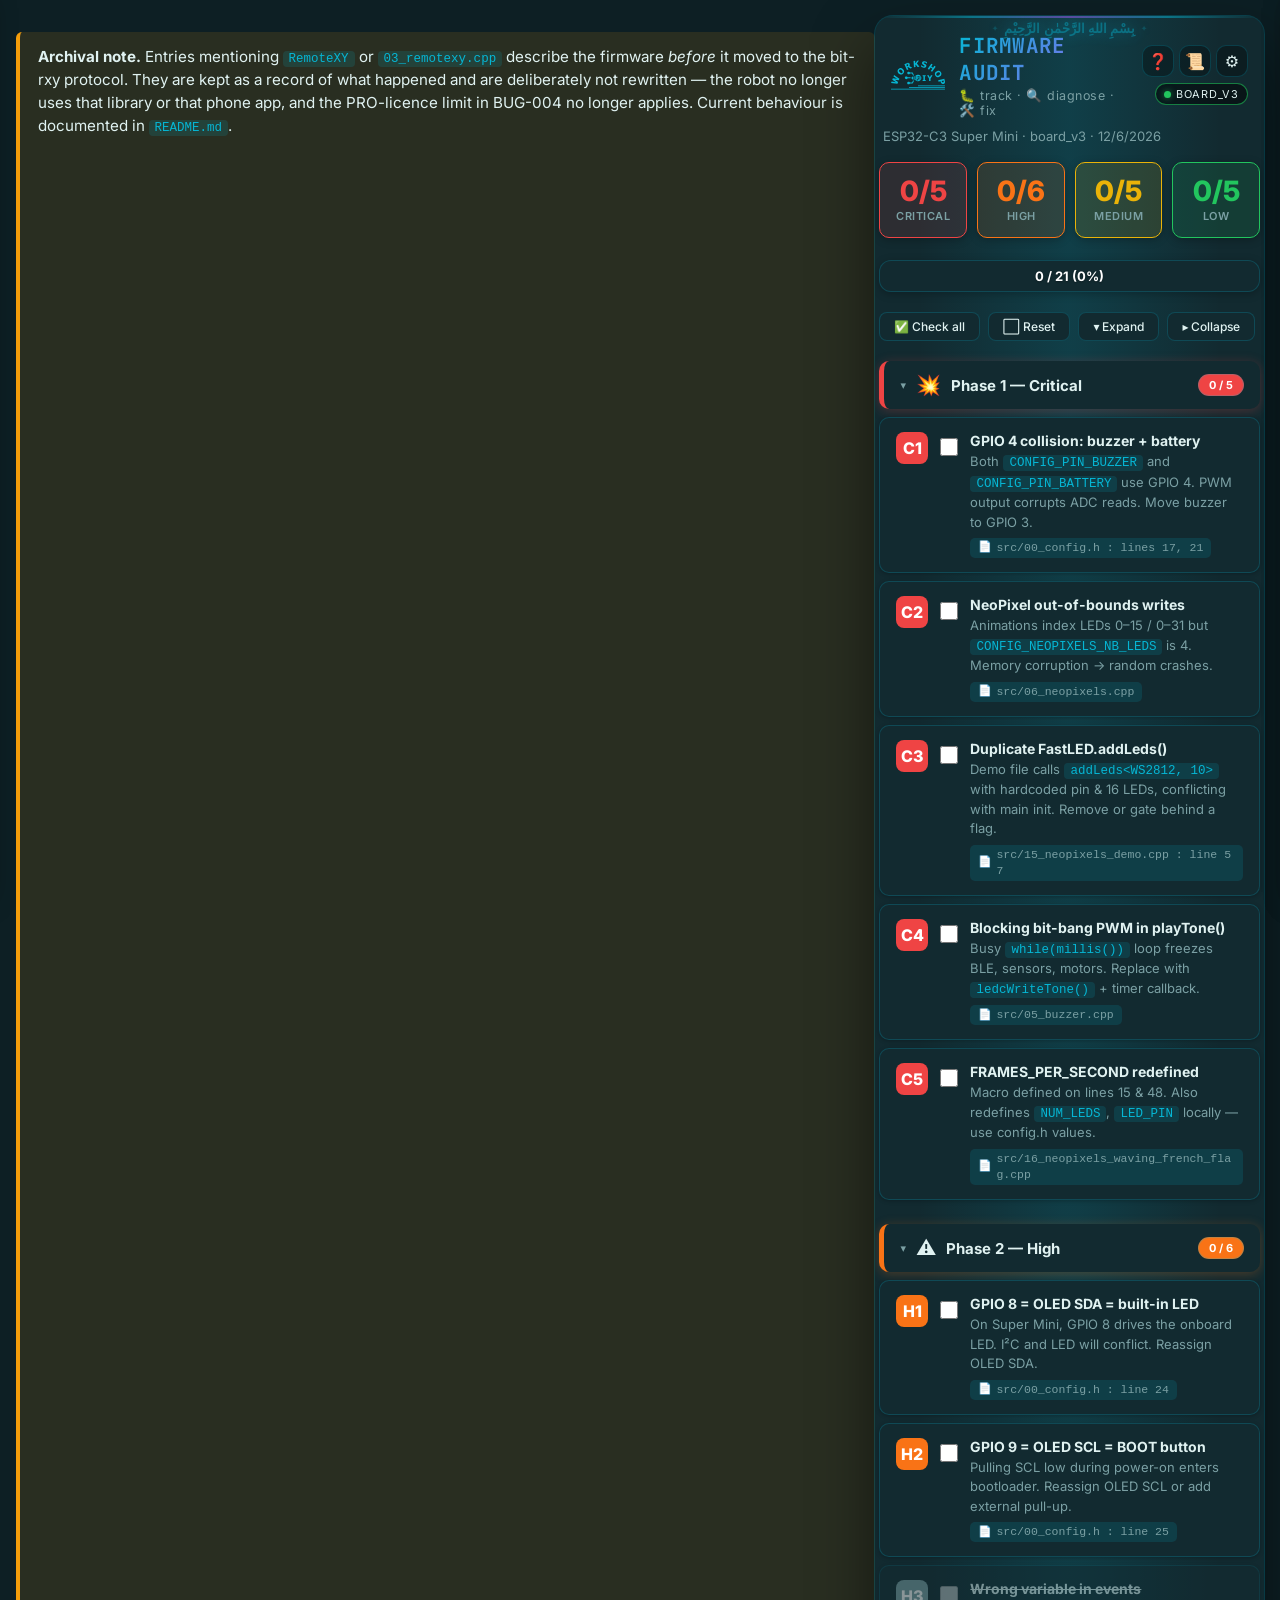
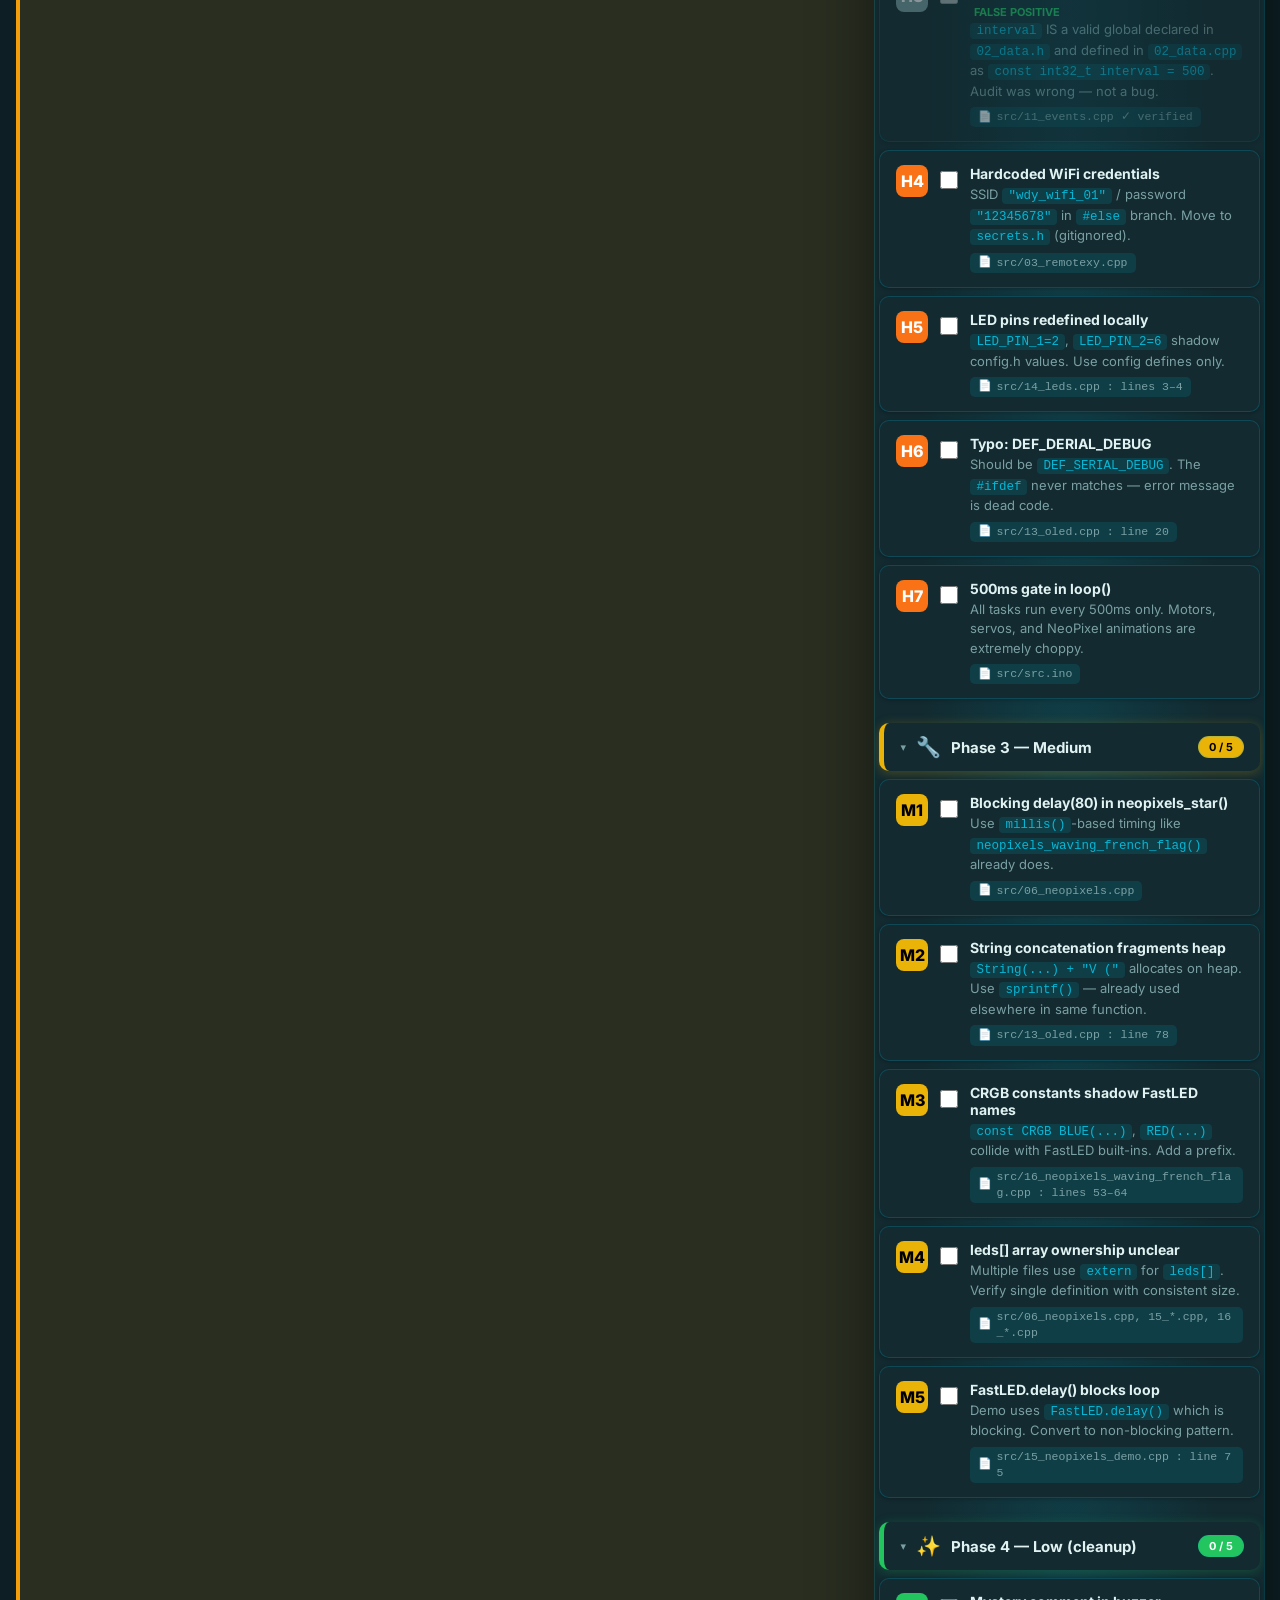
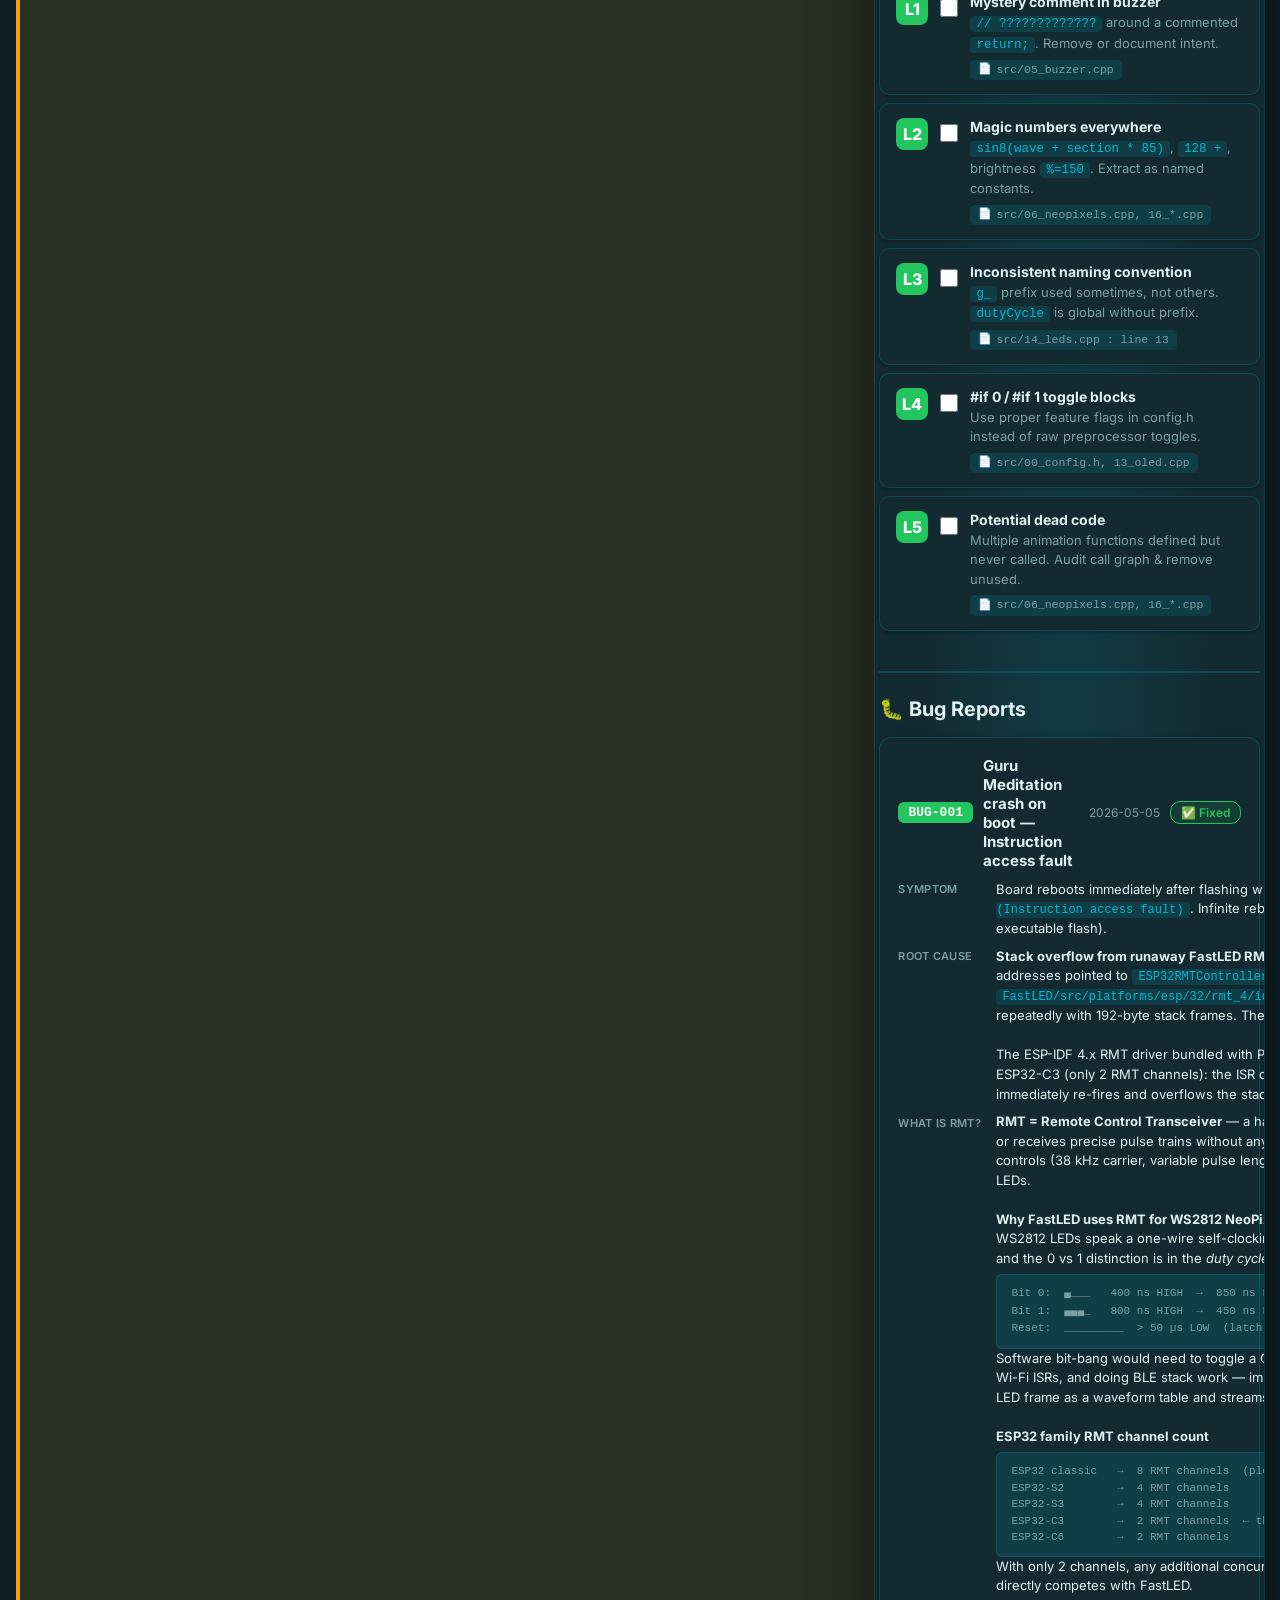
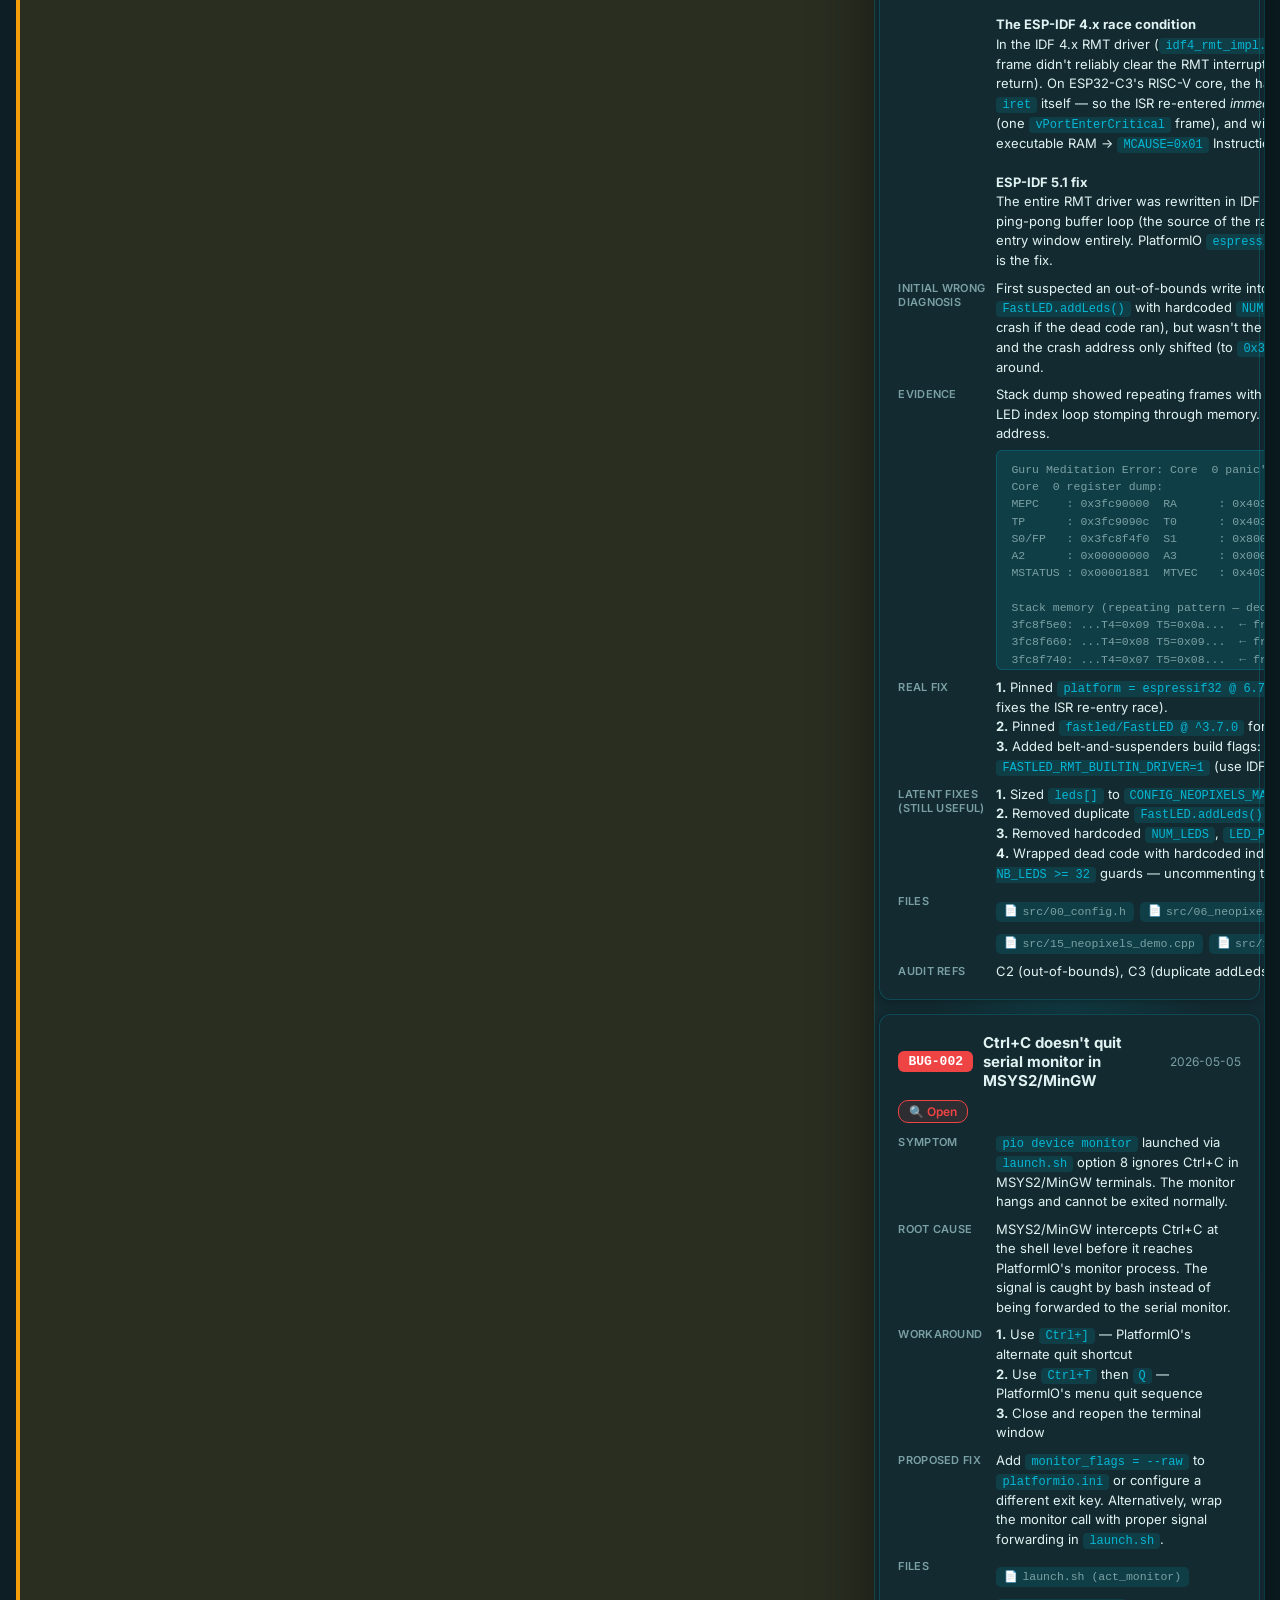
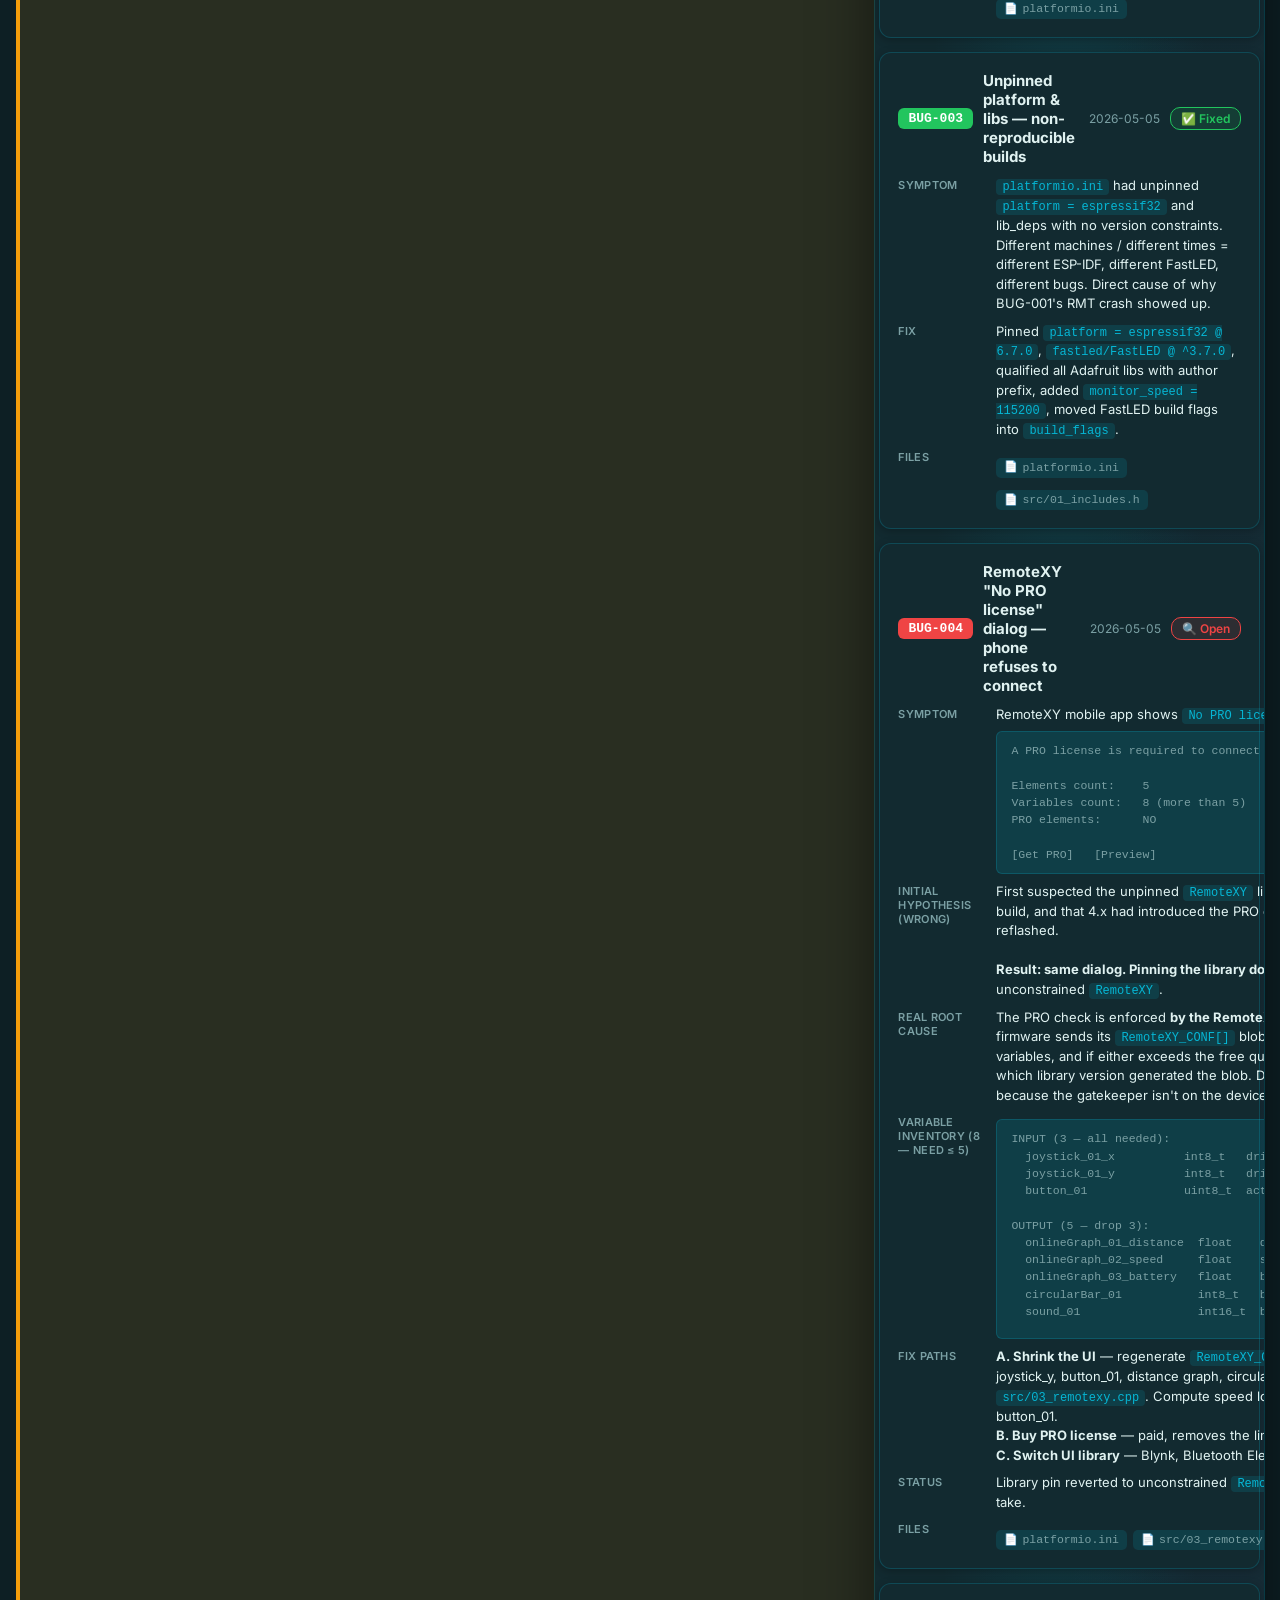
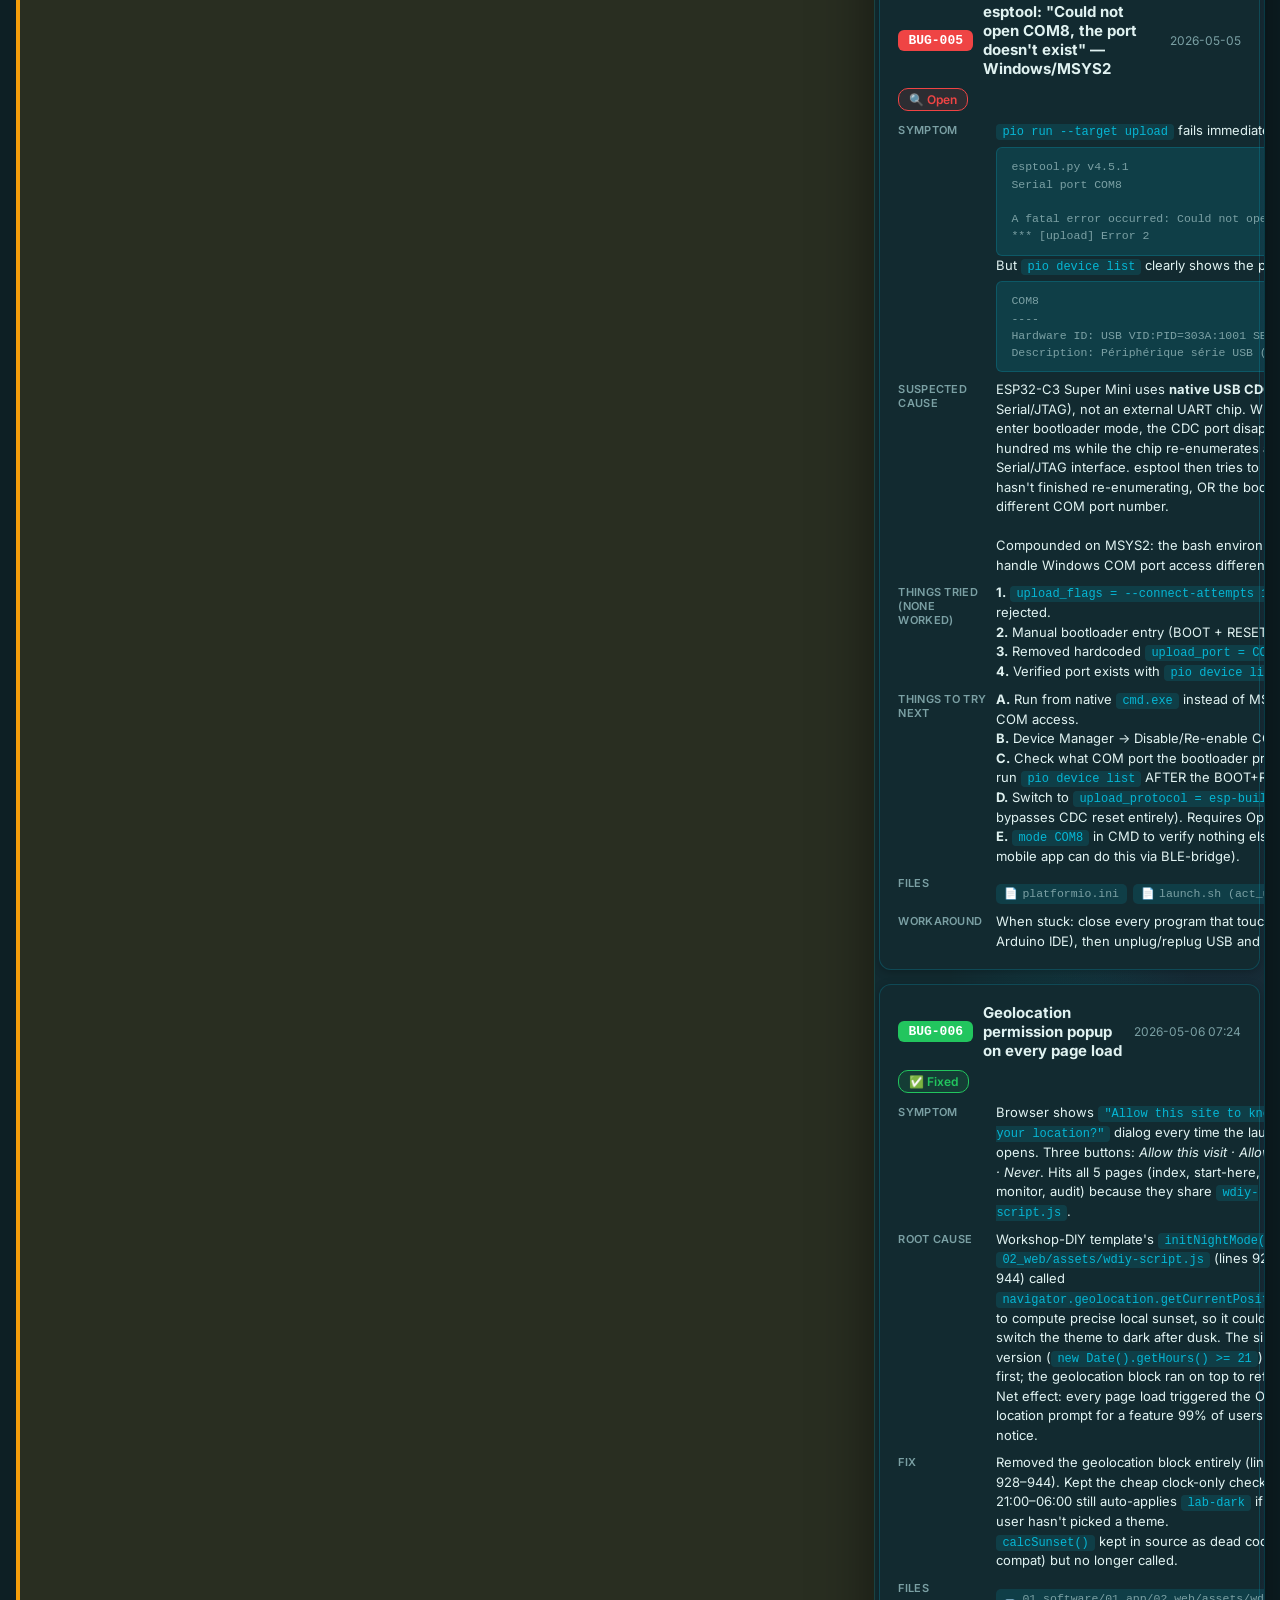
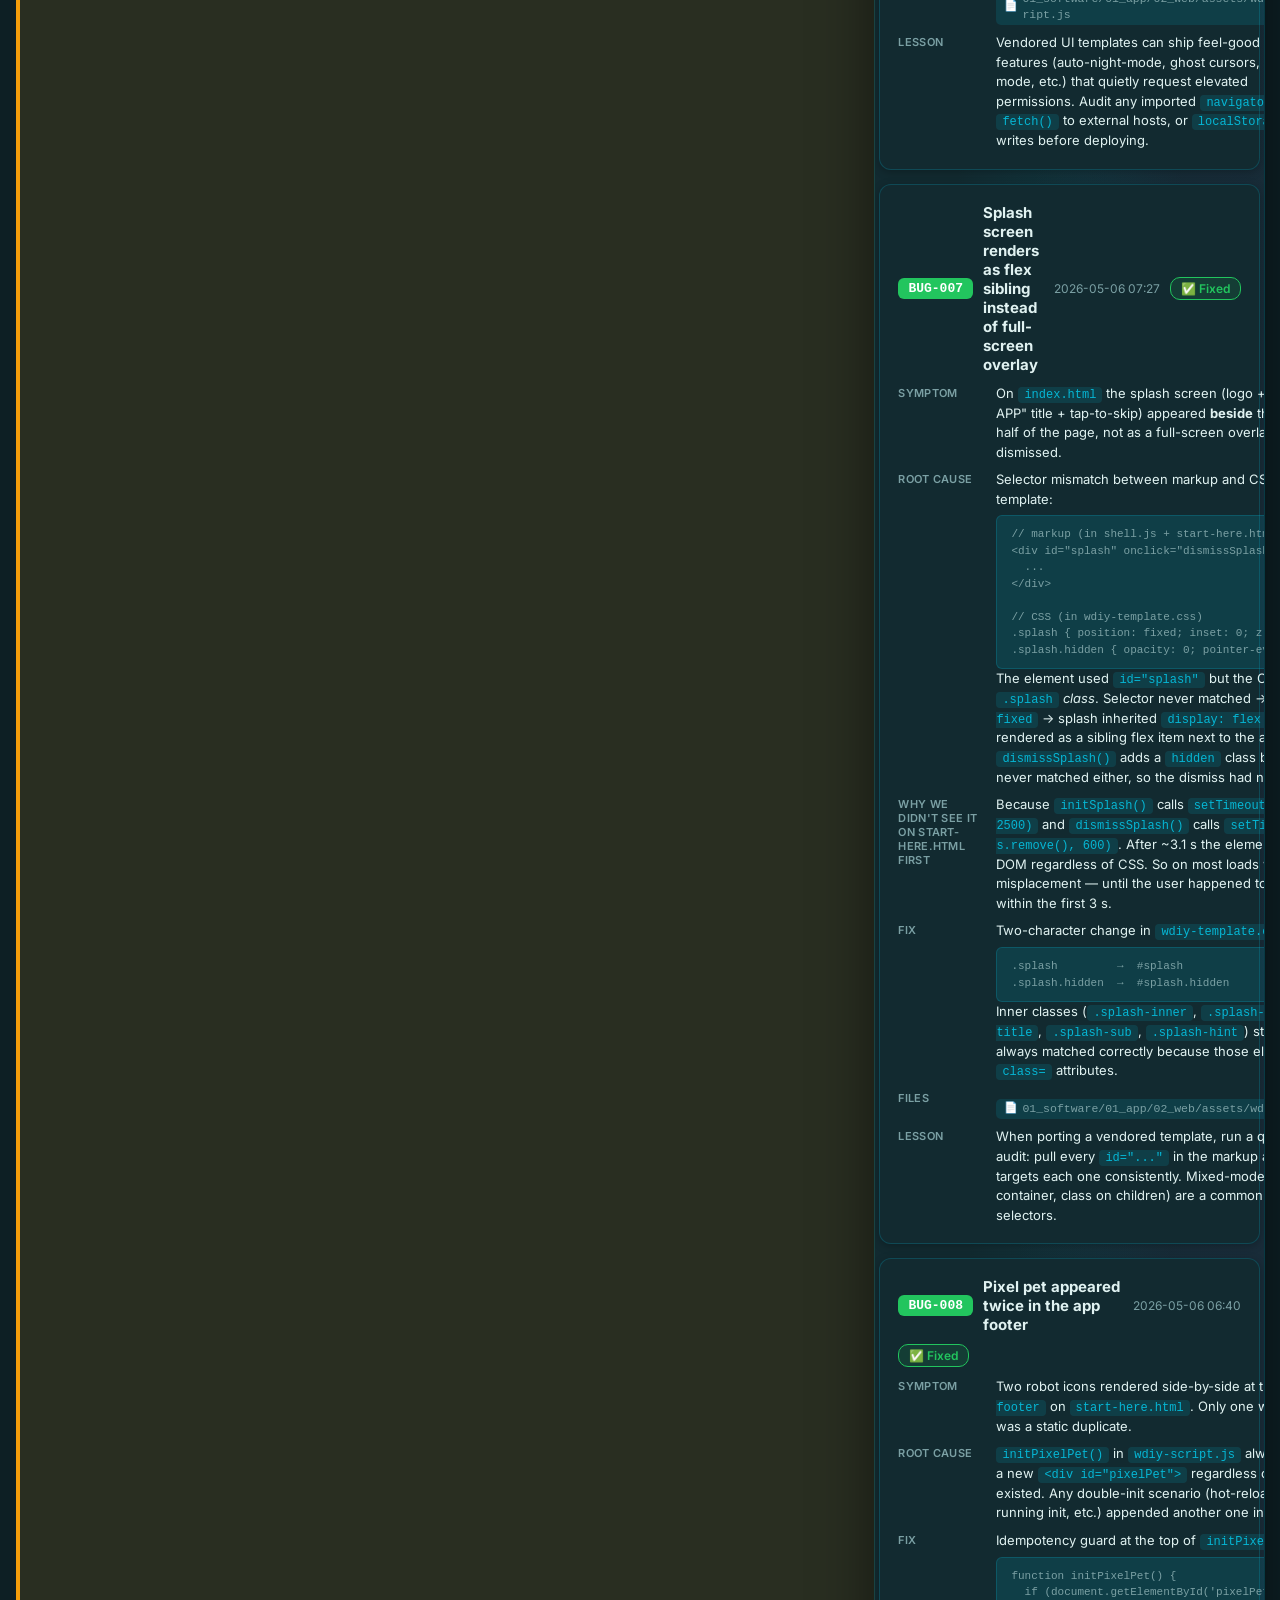
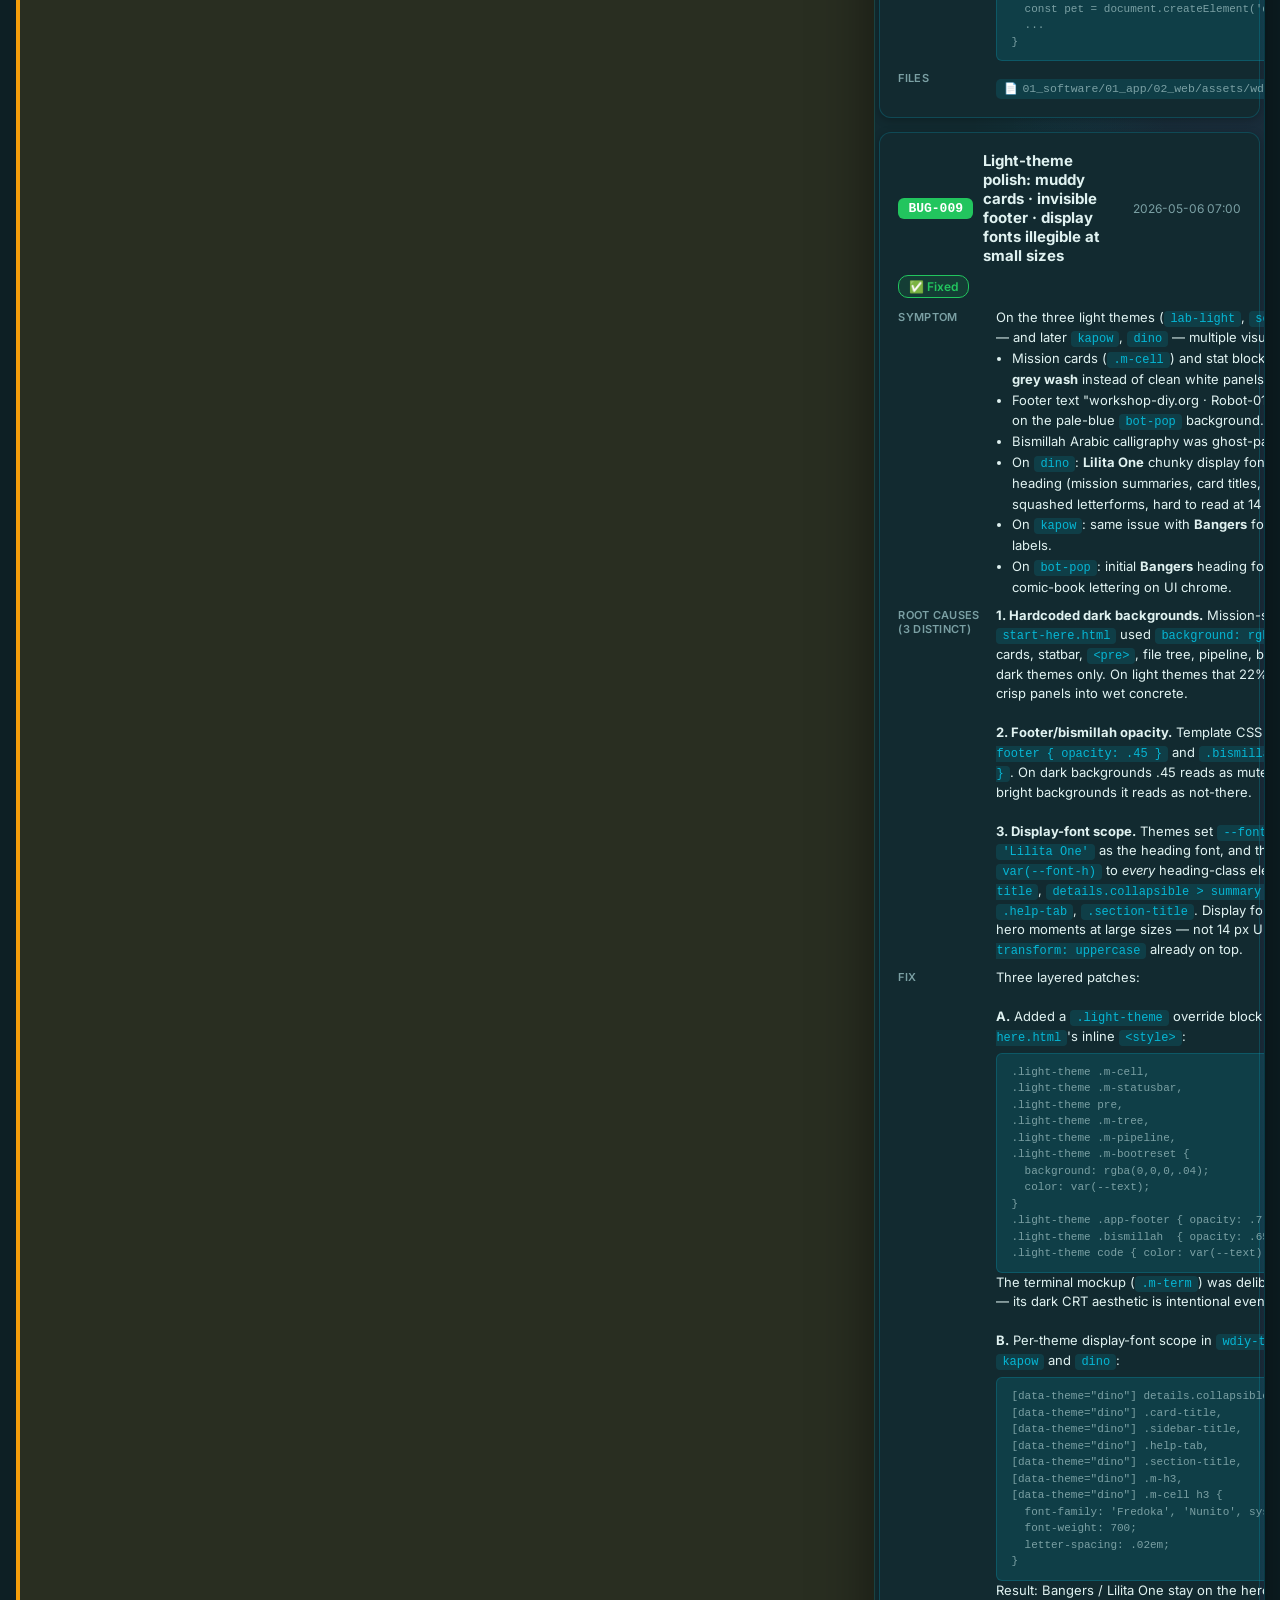
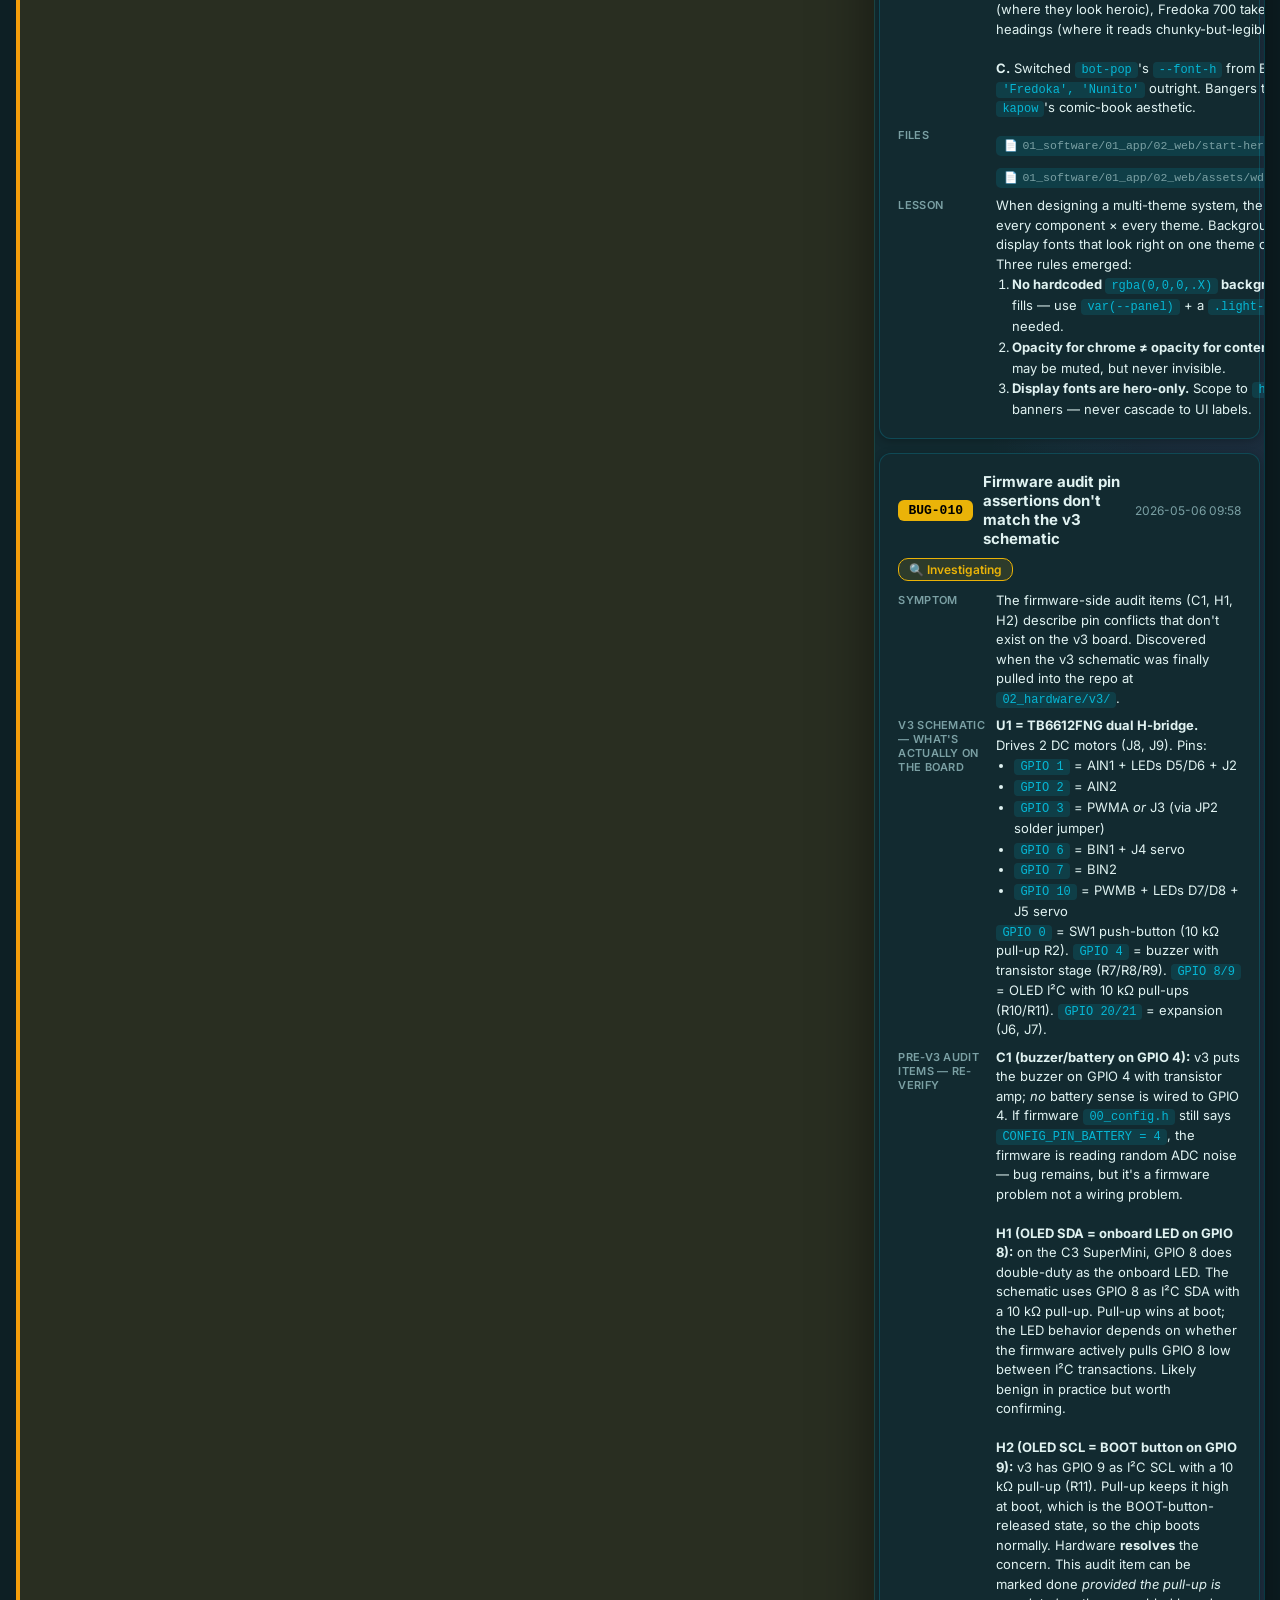
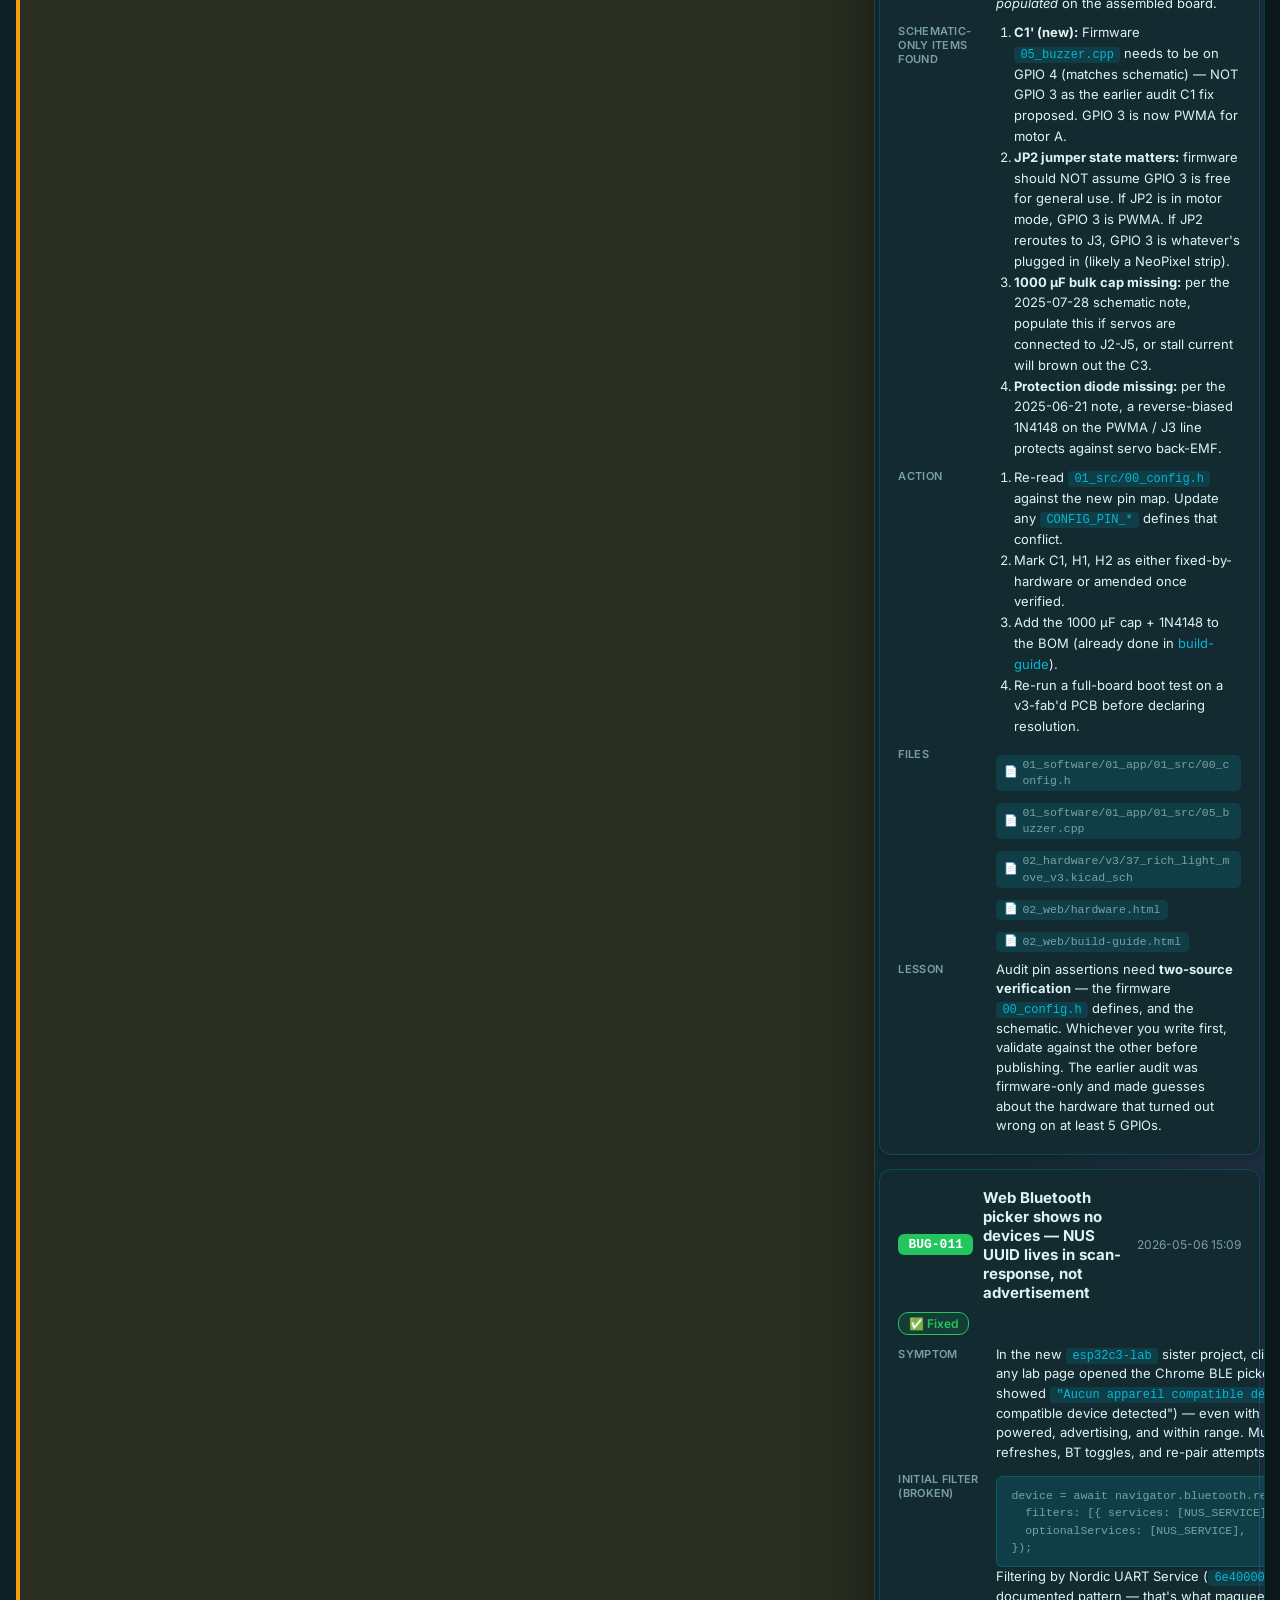
==== commit b423076d: "02_web: stop telling people to install RemoteXY Six pages still described the phone app this firmwar" ====
--- a/01_software/01_app/02_web/audit.html
+++ b/01_software/01_app/02_web/audit.html
@@ -239,6 +239,8 @@
   data-help-page="audit"
   data-status-text="board_v3"
   data-status-online="true">
+<div class="archival-note" style="margin:1rem auto;max-width:60rem;padding:.9rem 1.1rem;border-left:4px solid #f59e0b;background:rgba(245,158,11,.12);border-radius:6px;font-size:.95rem;line-height:1.5"><strong>Archival note.</strong> Entries mentioning <code>RemoteXY</code> or <code>03_remotexy.cpp</code> describe the firmware <em>before</em> it moved to the bit-rxy protocol. They are kept as a record of what happened and are deliberately not rewritten &mdash; the robot no longer uses that library or that phone app, and the PRO-licence limit in BUG-004 no longer applies. Current behaviour is documented in <code>README.md</code>.</div>
+
 
 <div class="app">
   <div class="rows-container">
